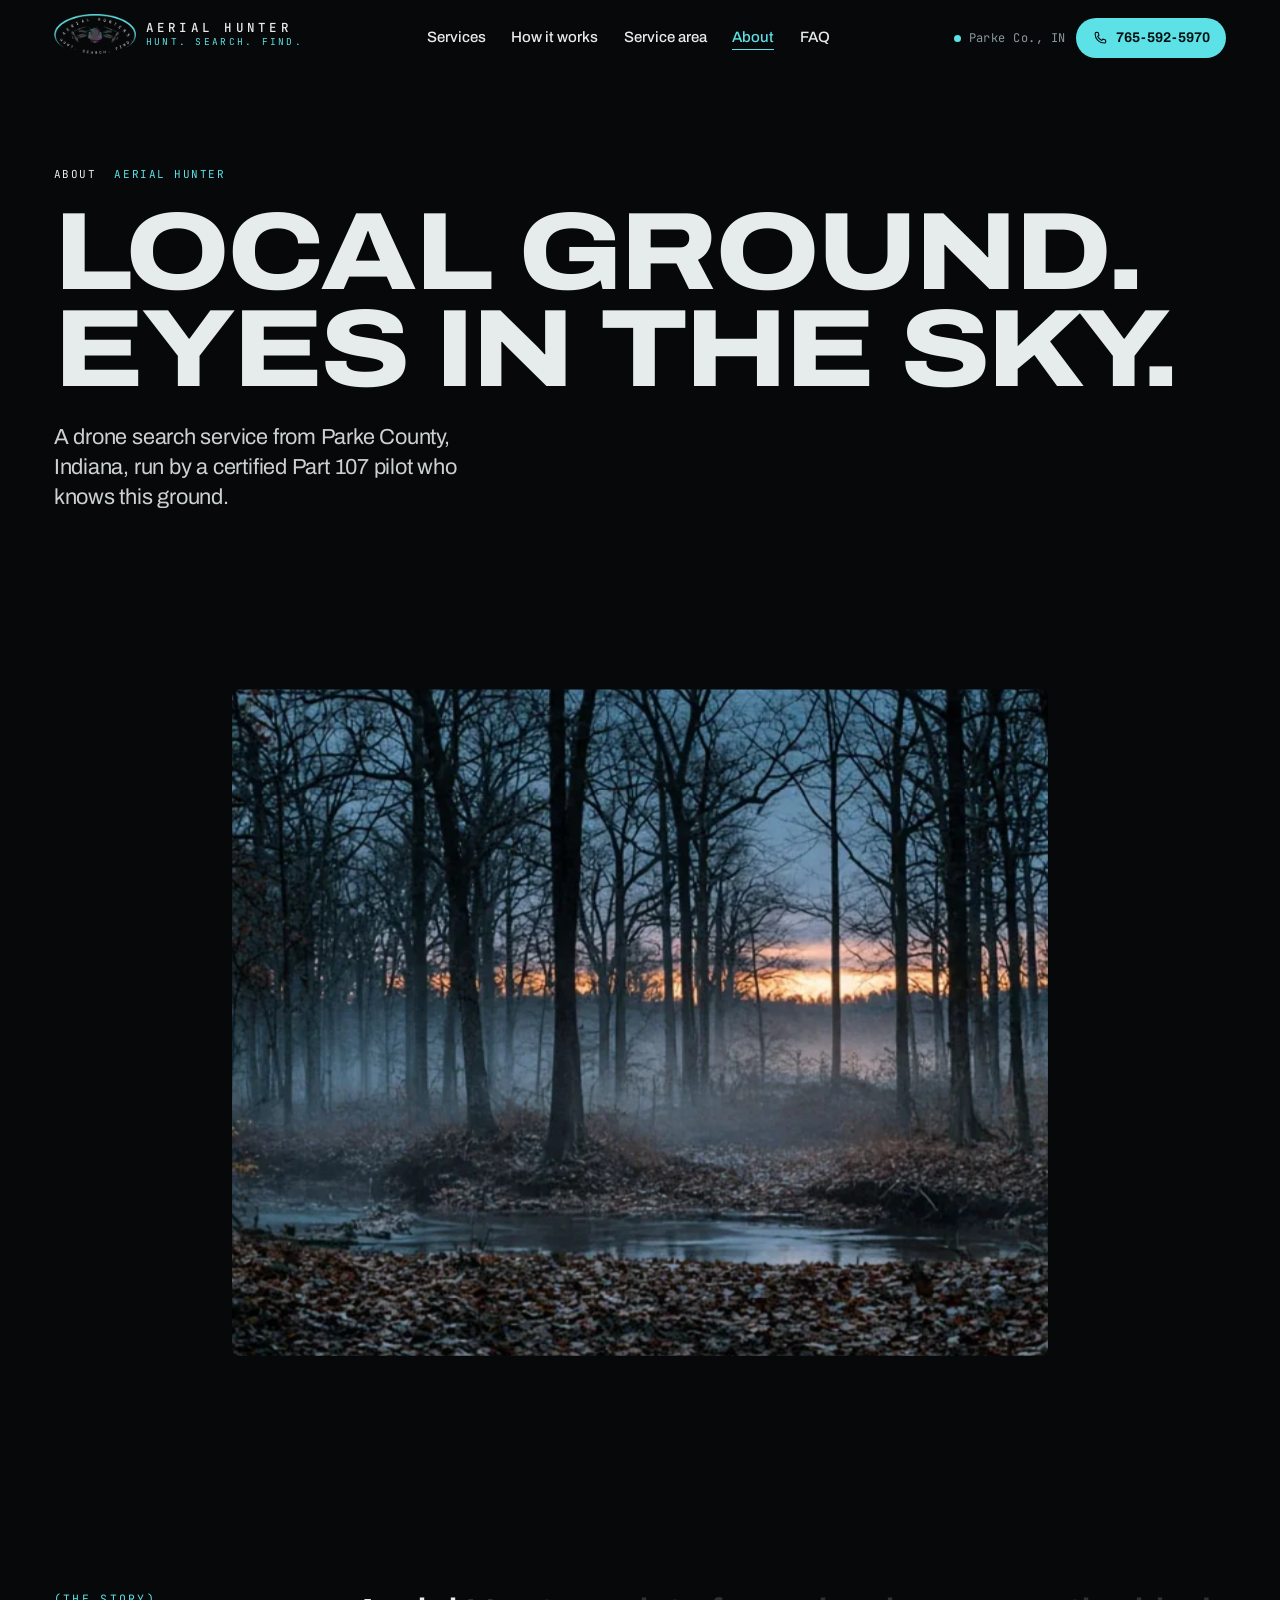
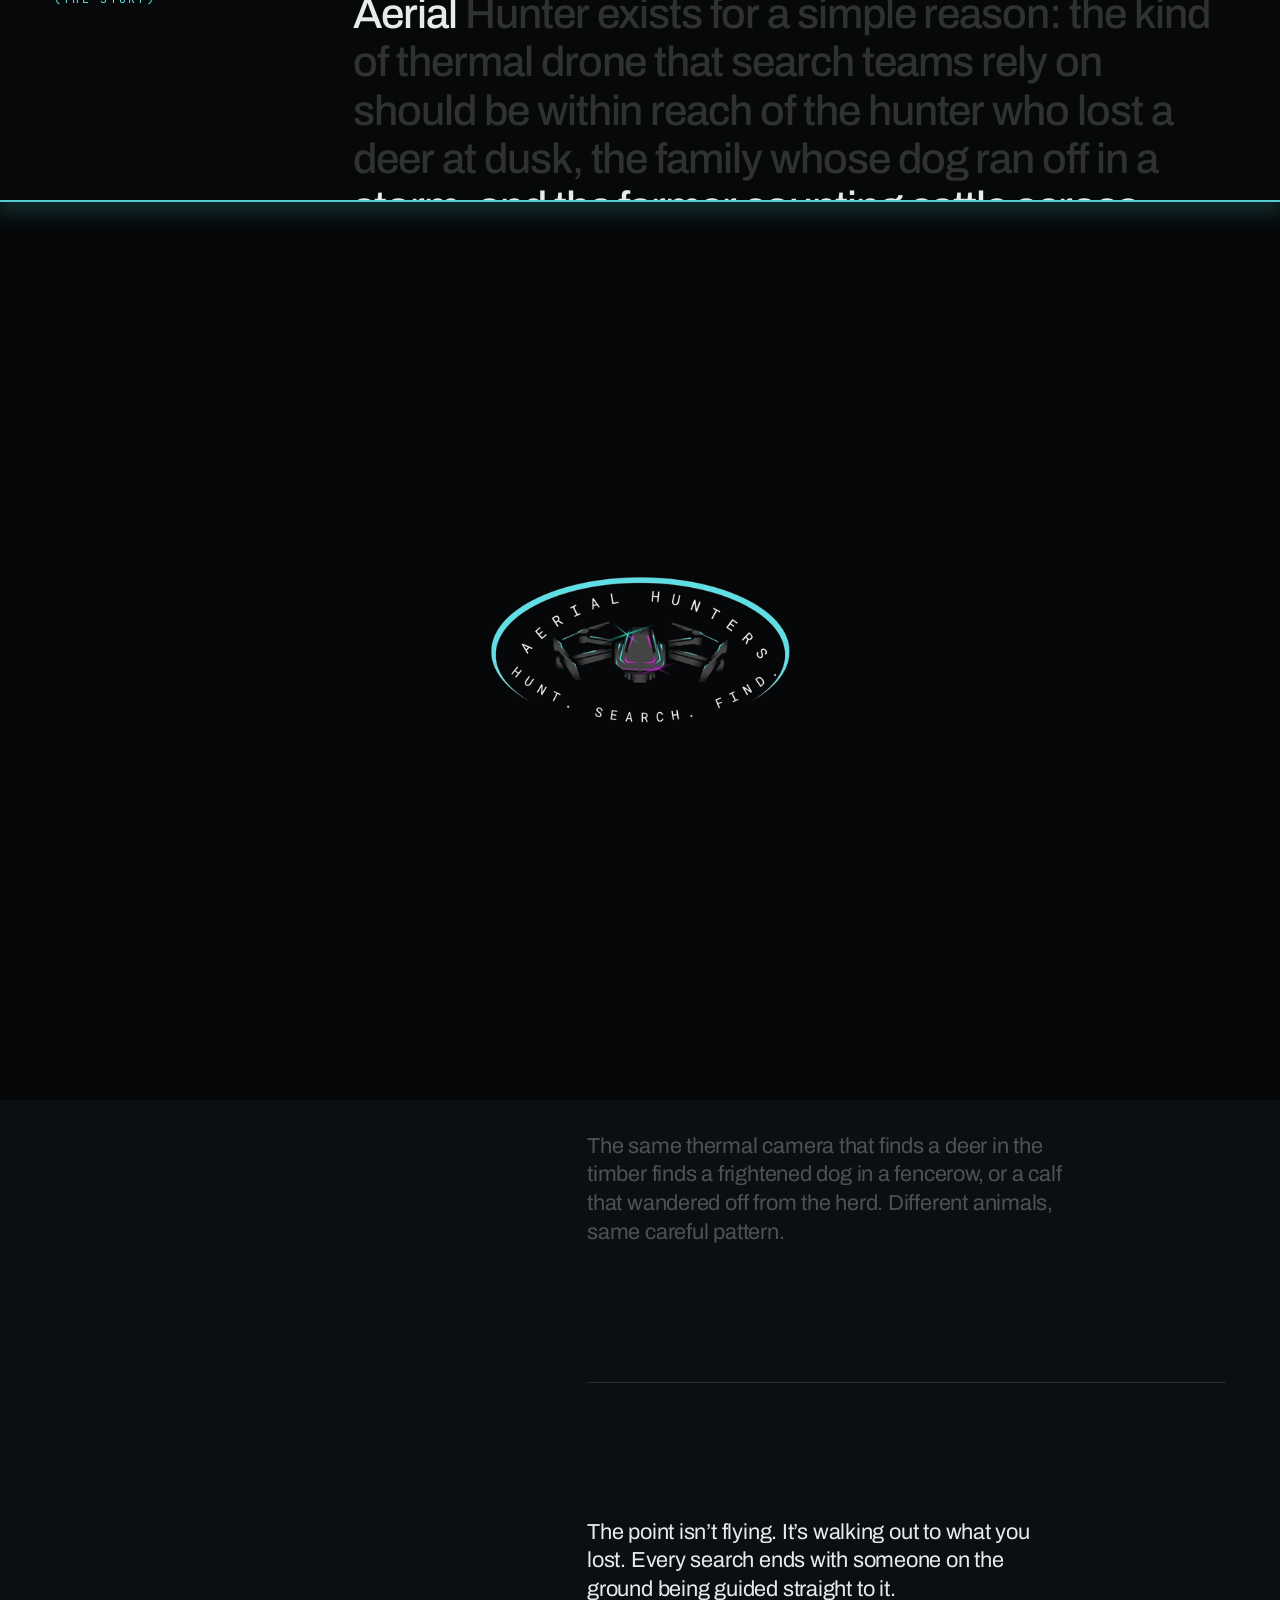
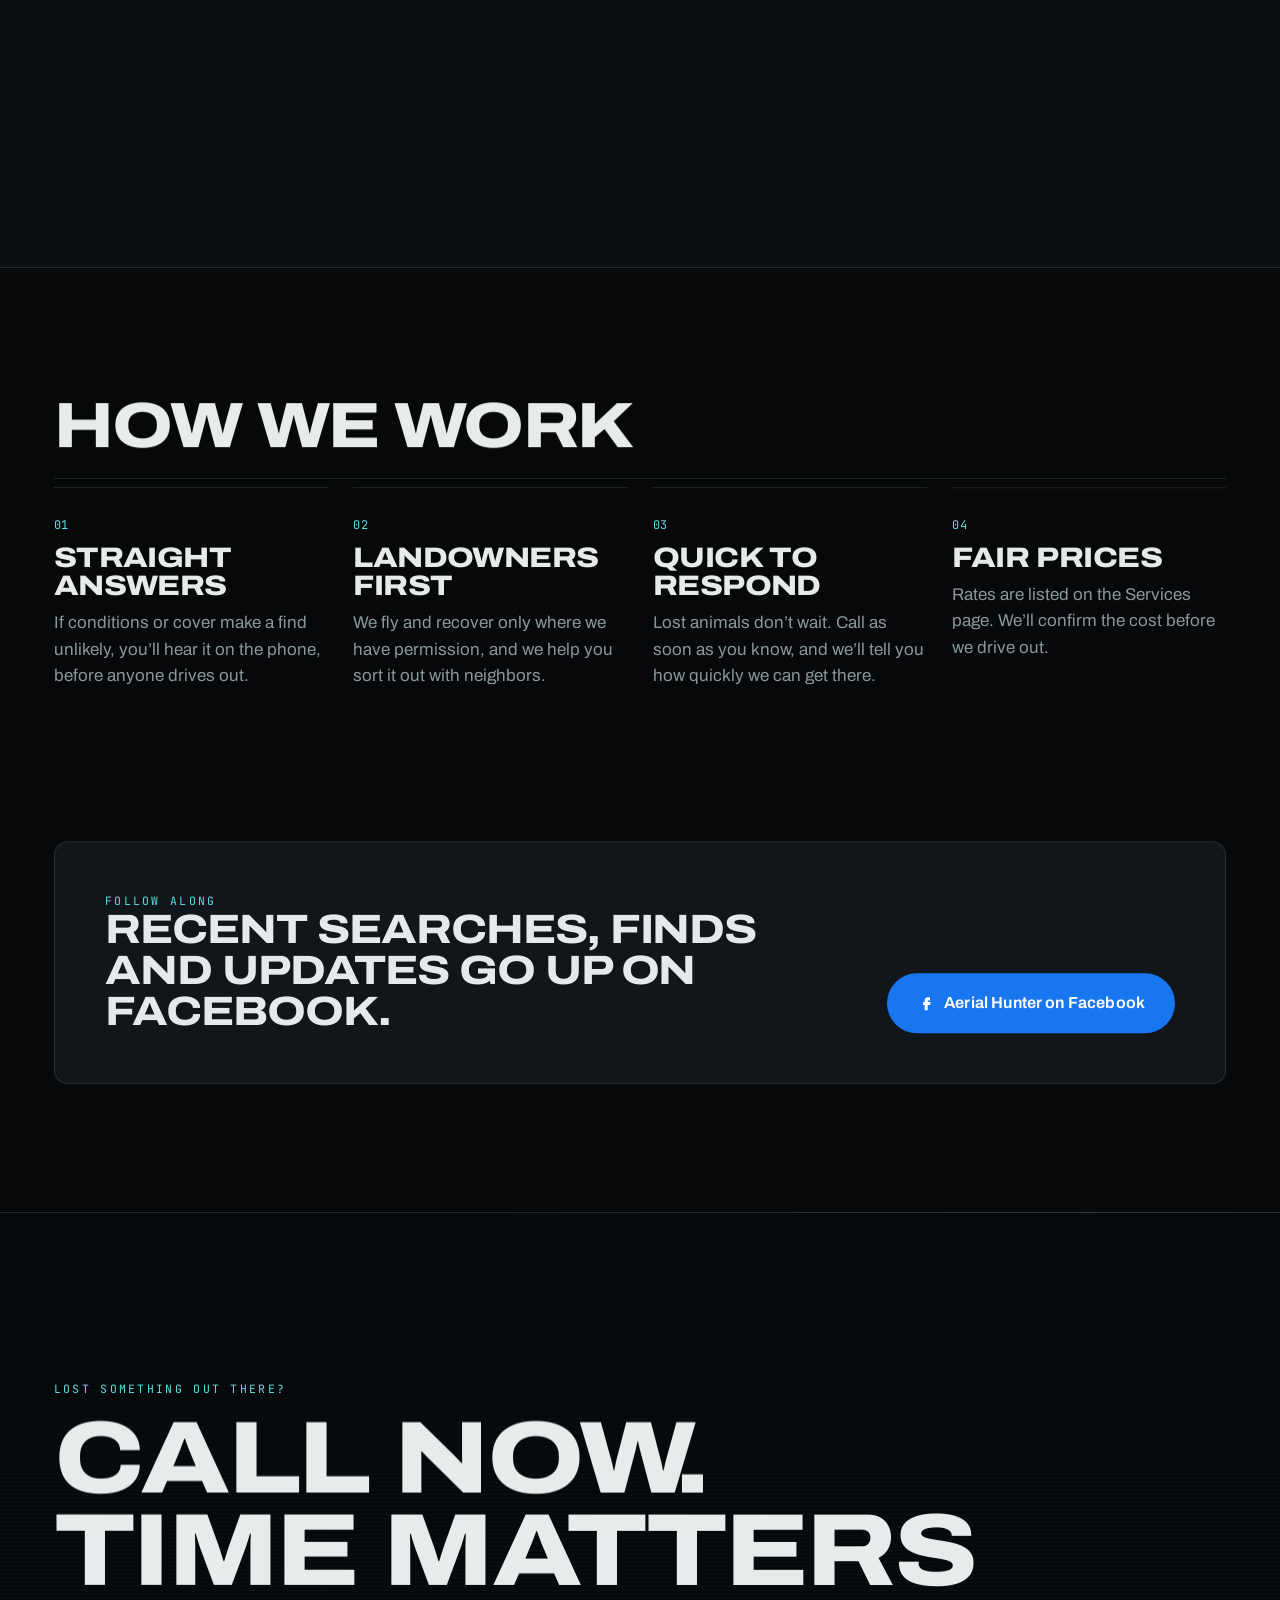
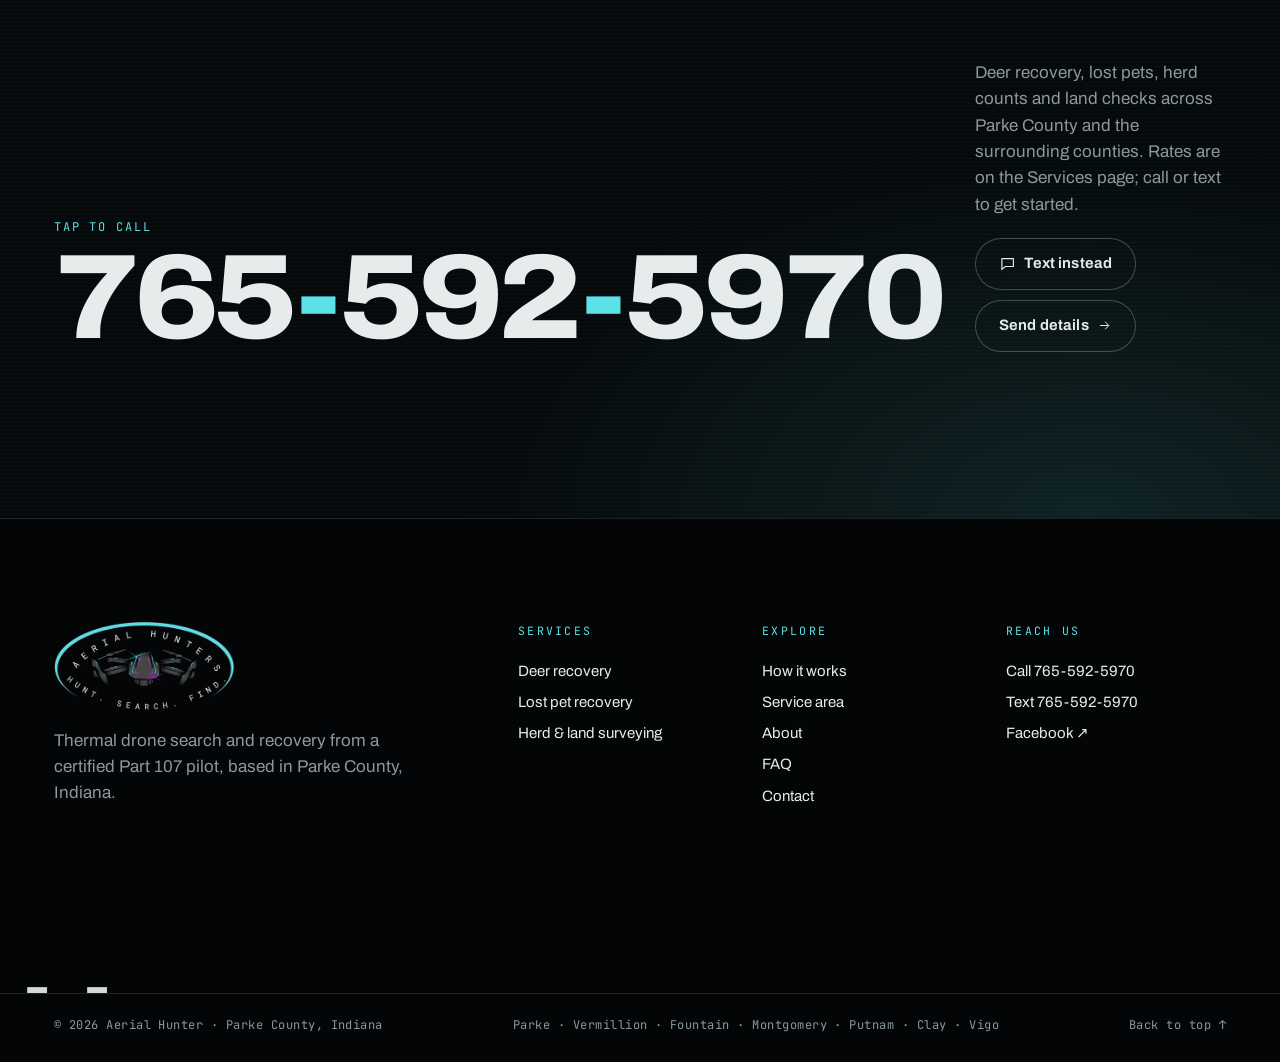
==== about/index.html @ ad0cc02c "Add a Recovered proof block with Brian’s deer photos Place two stripped, web-sized views of a recent" ====
<!doctype html>
<html lang="en" class="no-js">
<head>
<meta charset="utf-8">
<meta name="viewport" content="width=device-width, initial-scale=1, viewport-fit=cover">
<title>About · Aerial Hunter</title>
<meta name="description" content="Aerial Hunter is a thermal drone search service from Parke County, Indiana, run by a certified Part 107 pilot.">
<meta name="theme-color" content="#060809">
<meta property="og:title" content="About · Aerial Hunter">
<meta property="og:description" content="Aerial Hunter is a thermal drone search service from Parke County, Indiana, run by a certified Part 107 pilot.">
<meta property="og:image" content="https://justuseflint.github.io/aerial-hunter/assets/img/og.jpg">
<meta name="format-detection" content="telephone=no">
<link rel="icon" href="../assets/img/favicon.png" type="image/png">
<link rel="apple-touch-icon" href="../assets/img/logo-square.png">
<link rel="preconnect" href="https://fonts.googleapis.com"><link rel="preconnect" href="https://fonts.gstatic.com" crossorigin>
<link rel="stylesheet" href="https://fonts.googleapis.com/css2?family=Archivo:wdth,wght@62..125,300..900&family=JetBrains+Mono:wght@400;500&display=swap">
<link rel="stylesheet" href="../assets/css/site.css?v=465">
<script type="application/ld+json">{"@context":"https://schema.org","@type":"LocalBusiness","name":"Aerial Hunter","slogan":"Hunt. Search. Find.","telephone":"+1-765-592-5970","areaServed":["Parke County, IN","Vermillion County, IN","Fountain County, IN","Montgomery County, IN","Putnam County, IN","Clay County, IN","Vigo County, IN"],"sameAs":["https://www.facebook.com/people/Aerial-Hunter/61583336984487/"],"description":"Thermal drone deer recovery, lost pet recovery and herd and land surveying."}</script>
<script>(function(d,w){var h=d.documentElement;h.className=h.className.replace('no-js','js');var rm=w.matchMedia&&w.matchMedia('(prefers-reduced-motion: reduce)').matches;if(!rm){h.classList.add('motion');try{if(sessionStorage.getItem('ah-pt')==='1')h.classList.add('pt-in')}catch(e){}}else{h.classList.add('no-motion')}setTimeout(function(){if(!w.__ahReady){h.classList.remove('motion','pt-in');h.classList.add('no-motion')}},4000)})(document,window)</script>
</head>
<body class="p-about" id="top">
<div class="pt" aria-hidden="true"><div class="pt-in-wm"><img src="../assets/img/logo-sm.png" alt="" width="412" height="202"></div><span class="pt-scan"></span></div>
<a class="skip" href="#main">Skip to content</a>
<header class="hdr" data-hdr>
  <div class="hdr-in">
    <a class="hdr-logo" href="../" aria-label="Aerial Hunter home"><span class="logo "><img src="../assets/img/logo-sm.png" alt="" width="412" height="202"><span class="logo-t"><b>Aerial Hunter</b><i>Hunt. Search. Find.</i></span></span></a>
    <nav class="hdr-nav" aria-label="Primary"><a href="../services/" class="ul">Services</a><a href="../how-it-works/" class="ul">How it works</a><a href="../service-area/" class="ul">Service area</a><a href="../about/" aria-current="page" class="ul">About</a><a href="../faq/" class="ul">FAQ</a></nav>
    <div class="hdr-r">
      <span class="hdr-status mono"><i></i>Parke Co., IN</span>
      <a class="btn btn-sm hdr-cta" href="tel:+17655925970" data-magnetic><span><svg class="ico" viewBox="0 0 24 24" aria-hidden="true"><path d="M6.6 3.5l2.6.3 1.2 4-2 1.6a12 12 0 006.2 6.2l1.6-2 4 1.2.3 2.6c0 1-.9 2-2 2C10.8 19.4 4.6 13.2 4.6 5.5c0-1.1 1-2 2-2z" fill="none" stroke="currentColor" stroke-width="1.6" stroke-linejoin="round"/></svg>765-592-5970</span></a>
      <a class="hdr-callm" href="tel:+17655925970" aria-label="Call 765-592-5970"><svg class="ico" viewBox="0 0 24 24" aria-hidden="true"><path d="M6.6 3.5l2.6.3 1.2 4-2 1.6a12 12 0 006.2 6.2l1.6-2 4 1.2.3 2.6c0 1-.9 2-2 2C10.8 19.4 4.6 13.2 4.6 5.5c0-1.1 1-2 2-2z" fill="none" stroke="currentColor" stroke-width="1.6" stroke-linejoin="round"/></svg></a>
      <button class="menu-btn" type="button" aria-expanded="false" aria-controls="menu" data-menu-btn><span class="mb-t"><span>Menu</span><span>Close</span></span><span class="mb-i"><i></i><i></i></span></button>
    </div>
  </div>
</header>
<div class="menu" id="menu" data-menu aria-hidden="true">
  <nav class="menu-nav" aria-label="Mobile"><a href="../"><span class="mono">01</span><span class="mn-t">Home</span></a><a href="../services/"><span class="mono">02</span><span class="mn-t">Services</span></a><a href="../how-it-works/"><span class="mono">03</span><span class="mn-t">How it works</span></a><a href="../service-area/"><span class="mono">04</span><span class="mn-t">Service area</span></a><a href="../about/"><span class="mono">05</span><span class="mn-t">About</span></a><a href="../faq/"><span class="mono">06</span><span class="mn-t">FAQ</span></a><a href="../contact/"><span class="mono">07</span><span class="mn-t">Contact</span></a></nav>
  <div class="menu-foot">
    <a class="menu-call" href="tel:+17655925970"><svg class="ico" viewBox="0 0 24 24" aria-hidden="true"><path d="M6.6 3.5l2.6.3 1.2 4-2 1.6a12 12 0 006.2 6.2l1.6-2 4 1.2.3 2.6c0 1-.9 2-2 2C10.8 19.4 4.6 13.2 4.6 5.5c0-1.1 1-2 2-2z" fill="none" stroke="currentColor" stroke-width="1.6" stroke-linejoin="round"/></svg><span><span class="eyebrow">Call or text</span>765-592-5970</span></a>
    <a class="ul mono" href="https://www.facebook.com/people/Aerial-Hunter/61583336984487/" target="_blank" rel="noopener">Facebook ↗</a>
  </div>
</div>
<main id="main">

<section class="csh-type wrap">
  <p class="cs-eb mono" data-fade><span>About</span><span>Aerial Hunter</span></p>
  <h1 class="cs-title" data-split="hero">Local ground. Eyes in the sky.</h1>
  <div class="csh-row"><p class="lead" data-fade>A drone search service from Parke County, Indiana, run by a certified Part 107 pilot who knows this ground.</p></div>
</section>
<section class="csh-window" data-window aria-label="Pilot at dusk"><div class="cw-in"><img src="../assets/img/woods-dusk.webp" alt="Hardwood creek bottom at dusk with mist over the water" width="1280" height="720" loading="lazy" decoding="async"></div></section>

<section class="statement wrap grid">
  <p class="eyebrow st-eb" data-fade>(The story)</p>
  <div class="st-body">
    <p class="focus" data-focus>Aerial Hunter exists for a simple reason: the kind of thermal drone that search teams rely on should be within reach of the hunter who lost a deer at dusk, the family whose dog ran off in a storm, and the farmer counting cattle across back pasture. A certified pilot, the right drone, and neighbors who need a hand.</p>
  </div>
</section>

<section class="words" data-history aria-label="Hunt. Search. Find.">
  <div class="wrap hi-grid">
    <div class="hi-side">
      <img class="hi-logo" src="../assets/img/logo.png" alt="Aerial Hunters logo" width="824" height="403" loading="lazy">
      <p class="hi-year" data-hi-year aria-hidden="true">Hunt.</p>
    </div>
    <ol class="hi-list"><li data-year="Hunt."><span class="hi-y">Hunt.</span><p>It starts with hunters. Losing a deer you shot is the worst feeling in the woods, and doing right by the animal matters. Deer recovery is at the heart of what Aerial Hunter does.</p></li><li data-year="Search."><span class="hi-y">Search.</span><p>The same thermal camera that finds a deer in the timber finds a frightened dog in a fencerow, or a calf that wandered off from the herd. Different animals, same careful pattern.</p></li><li data-year="Find."><span class="hi-y">Find.</span><p>The point isn’t flying. It’s walking out to what you lost. Every search ends with someone on the ground being guided straight to it.</p></li></ol>
  </div>
</section>

<section class="principles wrap" aria-labelledby="pr-h">
  <div class="sec-head"><h2 id="pr-h" class="h-l" data-split>How we work</h2></div>
  <ol class="pr"><li data-reveal><span class="mono">01</span><h3>Straight answers</h3><p>If conditions or cover make a find unlikely, you’ll hear it on the phone, before anyone drives out.</p></li><li data-reveal><span class="mono">02</span><h3>Landowners first</h3><p>We fly and recover only where we have permission, and we help you sort it out with neighbors.</p></li><li data-reveal><span class="mono">03</span><h3>Quick to respond</h3><p>Lost animals don’t wait. Call as soon as you know, and we’ll tell you how quickly we can get there.</p></li><li data-reveal><span class="mono">04</span><h3>Fair prices</h3><p>Rates are listed on the Services page. We’ll confirm the cost before we drive out.</p></li></ol>
</section>

<section class="fbband wrap" aria-labelledby="fb-h">
  <div class="fbb-in" data-reveal>
    <div><p class="eyebrow">Follow along</p><h2 id="fb-h" class="h-m">Recent searches, finds and updates go up on Facebook.</h2></div>
    <a class="btn btn-lg" href="https://www.facebook.com/people/Aerial-Hunter/61583336984487/" target="_blank" rel="noopener" data-magnetic><span><svg class="ico" viewBox="0 0 24 24" aria-hidden="true"><path d="M14 8h3V4h-3c-2.2 0-4 1.8-4 4v2H8v4h2v7h4v-7h3l1-4h-4V8.5c0-.3.2-.5.5-.5z" fill="currentColor"/></svg>Aerial Hunter on Facebook</span></a>
  </div>
</section>
</main>
<section class="cta-band" aria-labelledby="cta-h">
  <div class="cta-scan" aria-hidden="true"></div>
  <div class="wrap cta-in">
    <p class="eyebrow">Lost something out there?</p>
    <h2 id="cta-h" class="h-xl cta-h" data-split>Call now. Time&nbsp;matters.</h2>
    <div class="cta-row">
      <a class="cta-phone" href="tel:+17655925970" data-cursor="Call"><span class="mono">Tap to call</span><span class="cta-num">765<i>-</i>592<i>-</i>5970</span></a>
      <div class="cta-side">
        <p>Deer recovery, lost pets, herd counts and land checks across Parke County and the surrounding counties. Rates are on the Services page; call or text to get started.</p>
        <div class="cta-btns"><a class="btn btn-ghost" href="sms:+17655925970"><span><svg class="ico" viewBox="0 0 24 24" aria-hidden="true"><path d="M4 5h16v11H9l-5 4z" fill="none" stroke="currentColor" stroke-width="1.6" stroke-linejoin="round"/></svg>Text instead</span></a><a class="btn btn-ghost" href="../contact/"><span>Send details <svg class="arr" viewBox="0 0 24 24" aria-hidden="true"><path d="M5 12h13M13 6l6 6-6 6" fill="none" stroke="currentColor" stroke-width="1.6"/></svg></span></a></div>
      </div>
    </div>
  </div>
</section>
<footer class="ftr">
  <div class="wrap">
    <div class="ftr-grid">
      <div class="ftr-col ftr-brand">
        <img src="../assets/img/logo-sm.png" alt="Aerial Hunters logo: Hunt. Search. Find." width="412" height="202" loading="lazy" class="ftr-logo">
        <p class="ftr-copy">Thermal drone search and recovery from a certified Part 107 pilot, based in Parke County, Indiana.</p>
      </div>
      <div class="ftr-col">
        <p class="eyebrow">Services</p>
        <ul class="ftr-links"><li><a class="ul" href="../services/deer-recovery/">Deer recovery</a></li><li><a class="ul" href="../services/lost-pet-recovery/">Lost pet recovery</a></li><li><a class="ul" href="../services/herd-land-surveying/">Herd & land surveying</a></li></ul>
      </div>
      <div class="ftr-col">
        <p class="eyebrow">Explore</p>
        <ul class="ftr-links"><li><a class="ul" href="../how-it-works/">How it works</a></li><li><a class="ul" href="../service-area/">Service area</a></li><li><a class="ul" href="../about/">About</a></li><li><a class="ul" href="../faq/">FAQ</a></li><li><a class="ul" href="../contact/">Contact</a></li></ul>
      </div>
      <div class="ftr-col">
        <p class="eyebrow">Reach us</p>
        <ul class="ftr-links">
          <li><a class="ul" href="tel:+17655925970">Call 765-592-5970</a></li>
          <li><a class="ul" href="sms:+17655925970">Text 765-592-5970</a></li>
          <li><a class="ul" href="https://www.facebook.com/people/Aerial-Hunter/61583336984487/" target="_blank" rel="noopener">Facebook ↗</a></li>
        </ul>
      </div>
    </div>
  </div>
  <div class="ftr-wm" data-wm aria-hidden="true"><span>H</span><span>U</span><span>N</span><span>T</span><span class="dot">.</span><span>S</span><span>E</span><span>A</span><span>R</span><span>C</span><span>H</span><span class="dot">.</span><span>F</span><span>I</span><span>N</span><span>D</span><span class="dot">.</span></div>
  <div class="wrap ftr-base mono">
    <span>© 2026 Aerial Hunter · Parke County, Indiana</span>
    <span>Parke · Vermillion · Fountain · Montgomery · Putnam · Clay · Vigo</span>
    <a href="#top" class="ul">Back to top ↑</a>
  </div>
</footer>
<nav class="callbar" aria-label="Quick contact">
  <a class="cb-call" href="tel:+17655925970"><svg class="ico" viewBox="0 0 24 24" aria-hidden="true"><path d="M6.6 3.5l2.6.3 1.2 4-2 1.6a12 12 0 006.2 6.2l1.6-2 4 1.2.3 2.6c0 1-.9 2-2 2C10.8 19.4 4.6 13.2 4.6 5.5c0-1.1 1-2 2-2z" fill="none" stroke="currentColor" stroke-width="1.6" stroke-linejoin="round"/></svg><span>Call 765-592-5970</span></a>
  <a class="cb-sms" href="sms:+17655925970" aria-label="Text 765-592-5970"><svg class="ico" viewBox="0 0 24 24" aria-hidden="true"><path d="M4 5h16v11H9l-5 4z" fill="none" stroke="currentColor" stroke-width="1.6" stroke-linejoin="round"/></svg><span>Text</span></a>
</nav>
<div class="cursor" aria-hidden="true"><i></i><i></i><i></i><i></i><span class="cursor-t"></span></div>
<script src="../assets/vendor/gsap.min.js" defer></script>
<script src="../assets/vendor/ScrollTrigger.min.js" defer></script>
<script src="../assets/vendor/lenis.min.js" defer></script>
<script src="../assets/js/site.js?v=465" defer></script>

</body>
</html>
---- assets/css/site.css ----
/* Aerial Hunter — site styles. Mobile-first, dark. */
:root{
  --bg:#060809; --bg2:#0B0F11; --panel:#11171A; --fg:#E6ECEC; --mute:#8B999C; --cy:#5CE1E6; --mg:#D03AC9; --warm:#F2A65A;
  --line:color-mix(in srgb,var(--fg) 12%,transparent);
  --soft:color-mix(in srgb,var(--fg) 5%,var(--bg));
  --pad:clamp(20px,4.2vw,64px); --gap:clamp(16px,2vw,28px);
  --sans:'Archivo',ui-sans-serif,system-ui,sans-serif;
  --mono:'JetBrains Mono',ui-monospace,monospace;
  --ease:cubic-bezier(.16,1,.3,1); --hdr:64px; --cb:0px;
}
*,*::before,*::after{box-sizing:border-box}
html{-webkit-text-size-adjust:100%;text-size-adjust:100%;background:var(--bg);color-scheme:dark}
html.lenis,html.lenis body{height:auto}
.lenis.lenis-smooth{scroll-behavior:auto!important}
body{margin:0;background:var(--bg);color:var(--fg);font:400 16px/1.55 var(--sans);-webkit-font-smoothing:antialiased;text-rendering:optimizeLegibility;overflow-x:clip;padding-bottom:var(--cb)}
img{display:block;max-width:100%;height:auto}
a{color:inherit;text-decoration:none}
button{font:inherit;color:inherit;background:none;border:0;padding:0;cursor:pointer}
h1,h2,h3,p,ul,ol,figure,blockquote,dl,dd,fieldset{margin:0}
fieldset{border:0;padding:0;min-width:0}
ul,ol{list-style:none;padding:0}
::selection{background:var(--cy);color:#041012}
:focus-visible{outline:2px solid var(--cy);outline-offset:3px}
.sr{position:absolute!important;width:1px;height:1px;overflow:hidden;clip:rect(0 0 0 0);white-space:nowrap}
.skip{position:fixed;left:12px;top:-60px;z-index:400;background:var(--cy);color:#041012;padding:10px 14px;border-radius:6px}
.skip:focus{top:12px}
.wrap{padding-inline:var(--pad);max-width:1760px;margin-inline:auto}
.mono{font-family:var(--mono);font-size:12px;letter-spacing:.04em;line-height:1.5}
.eyebrow{font-family:var(--mono);font-size:11.5px;letter-spacing:.2em;text-transform:uppercase;color:var(--cy)}
.mute{color:var(--mute)}
.lead{font-size:clamp(19px,1.7vw,25px);line-height:1.38;letter-spacing:-.01em;max-width:36ch;color:color-mix(in srgb,var(--fg) 88%,var(--bg))}
.h-xxl,.h-xl,.h-l,.h-m,.cs-title,.cs-h2,.cs-h3,.hero-h{font-family:var(--sans);font-stretch:118%;font-weight:800;text-transform:uppercase;letter-spacing:-.025em}
.h-xxl{font-size:clamp(42px,10.5vw,184px);line-height:.88}
.h-xl{font-size:clamp(40px,8vw,128px);line-height:.9}
.h-l{font-size:clamp(32px,5vw,78px);line-height:.94}
.h-m{font-size:clamp(26px,3.2vw,48px);line-height:1;font-weight:750}
.grid{display:grid;gap:var(--gap)}
@media(min-width:900px){.grid{grid-template-columns:repeat(12,minmax(0,1fr))}body{font-size:17px}:root{--hdr:76px}}
.ul{background:linear-gradient(currentColor,currentColor) 0 100%/0 1px no-repeat;transition:background-size .5s var(--ease)}
.ul:hover,.ul[aria-current]{background-size:100% 1px}
.ul[aria-current]{color:var(--cy)}
.arr{width:1em;height:1em;flex:none;transition:transform .5s var(--ease)}
.ico{width:1.15em;height:1.15em;flex:none}
a:hover>.arr,.link-arrow:hover .arr,a:hover .btn .arr,.btn:hover .arr{transform:translateX(4px)}
.link-arrow{display:inline-flex;align-items:center;gap:.5em;font-weight:500;border-bottom:1px solid var(--line);padding-bottom:4px;transition:border-color .3s,color .3s}
.link-arrow:hover{border-color:var(--cy);color:var(--cy)}
.btn{display:inline-flex;align-items:center;justify-content:center;gap:.5em;height:52px;padding:0 24px;border-radius:999px;background:var(--cy);color:#031012;font-weight:650;font-size:15px;position:relative;overflow:hidden;isolation:isolate;white-space:nowrap;letter-spacing:.01em}
.btn>span{display:inline-flex;align-items:center;gap:.55em}
.btn::before{content:"";position:absolute;inset:0;background:var(--fg);border-radius:inherit;transform:translateY(101%);transition:transform .55s var(--ease);z-index:-1}
.btn:hover::before{transform:none}
.btn-sm{height:40px;padding:0 16px;font-size:14px}
.btn-lg{height:60px;padding:0 30px;font-size:16px}
.btn-ghost{background:transparent;color:var(--fg);box-shadow:inset 0 0 0 1px color-mix(in srgb,var(--fg) 26%,transparent)}
.btn-ghost::before{background:var(--fg)}
.btn-ghost:hover{color:var(--bg)}
.btn-call{font-variant-numeric:tabular-nums}
.btn[disabled]{opacity:.35;pointer-events:none}
.chips{display:flex;gap:8px;overflow-x:auto;scrollbar-width:none;padding-bottom:4px;margin-inline:calc(var(--pad)*-1);padding-inline:var(--pad)}
.chips::-webkit-scrollbar{display:none}
@media(min-width:900px){.chips{flex-wrap:wrap;margin:0;padding-inline:0}}
.chip{flex:none;height:40px;padding:0 16px;border-radius:999px;box-shadow:inset 0 0 0 1px var(--line);font-size:14px;font-weight:500;transition:background .3s,color .3s,box-shadow .3s}
.chip sup{font-family:var(--mono);font-size:10px;opacity:.6;margin-left:3px}
.chip:hover{box-shadow:inset 0 0 0 1px var(--fg)}
.chip.on{background:var(--cy);color:#031012;box-shadow:none}

/* HUD corners (shared) */
.hc{position:absolute;width:22px;height:22px;border:0 solid var(--cy);pointer-events:none;z-index:3}
.hc-tl{left:12px;top:12px;border-left-width:1.5px;border-top-width:1.5px}
.hc-tr{right:12px;top:12px;border-right-width:1.5px;border-top-width:1.5px}
.hc-bl{left:12px;bottom:12px;border-left-width:1.5px;border-bottom-width:1.5px}
.hc-br{right:12px;bottom:12px;border-right-width:1.5px;border-bottom-width:1.5px}

/* Logo */
.logo{display:inline-flex;align-items:center;gap:10px}
.logo img{height:34px;width:auto}
.logo-t{display:grid;line-height:1.05;white-space:nowrap}
@media(max-width:420px){.logo-t i{display:none}.logo img{height:30px}}
.logo-t b{font-family:var(--mono);font-weight:500;font-size:12.5px;letter-spacing:.26em;text-transform:uppercase}
.logo-t i{font-style:normal;font-family:var(--mono);font-size:9.5px;letter-spacing:.24em;text-transform:uppercase;color:var(--cy);margin-top:3px}
@media(min-width:900px){.logo img{height:40px}}

/* Header */
.hdr{position:fixed;inset:0 0 auto;z-index:60;height:var(--hdr);transition:transform .6s var(--ease),background .4s,box-shadow .4s}
.hdr-in{height:100%;display:flex;align-items:center;justify-content:space-between;gap:20px;padding-inline:var(--pad);max-width:1760px;margin:auto}
.hdr.is-scrolled{background:color-mix(in srgb,var(--bg) 82%,transparent);backdrop-filter:blur(14px);-webkit-backdrop-filter:blur(14px);box-shadow:0 1px 0 var(--line)}
.hdr.is-hidden{transform:translateY(-101%)}
.hdr-nav{display:none}
.hdr-r{display:flex;align-items:center;gap:10px}
.hdr-status,.hdr-cta{display:none}
.hdr-status{align-items:center;gap:8px;color:var(--mute)}
.hdr-status i,.dot-live{width:7px;height:7px;border-radius:50%;background:var(--cy);box-shadow:0 0 0 0 rgba(92,225,230,.6);animation:pulse 2.4s infinite;display:inline-block}
@keyframes pulse{0%{box-shadow:0 0 0 0 rgba(92,225,230,.55)}70%,100%{box-shadow:0 0 0 9px rgba(92,225,230,0)}}
.hdr-callm{width:40px;height:40px;border-radius:50%;background:var(--cy);color:#031012;display:grid;place-items:center}
.hdr-callm .ico{width:18px;height:18px}
.menu-btn{display:flex;align-items:center;gap:12px;height:40px;padding:0 4px 0 14px;border-radius:999px;box-shadow:inset 0 0 0 1px var(--line);font-weight:550;font-size:14px}
.mb-t{display:grid;height:1.4em;overflow:hidden}
.mb-t span{grid-area:1/1;transition:transform .5s var(--ease)}
.mb-t span+span{transform:translateY(110%)}
.mb-i{width:32px;height:32px;border-radius:50%;background:var(--fg);display:grid;place-items:center;align-content:center;gap:4px}
.mb-i i{width:12px;height:1.5px;background:var(--bg);transition:transform .5s var(--ease)}
.menu-open .mb-t span:first-child{transform:translateY(-110%)}
.menu-open .mb-t span+span{transform:none}
.menu-open .mb-i i:first-child{transform:translateY(2.75px) rotate(45deg)}
.menu-open .mb-i i:last-child{transform:translateY(-2.75px) rotate(-45deg)}
@media(min-width:1100px){
  .hdr-nav{display:flex;gap:clamp(18px,2vw,32px);font-weight:500;font-size:15px}
  .hdr-status,.hdr-cta{display:inline-flex}
  .menu-btn,.hdr-callm{display:none}
}
.menu{position:fixed;inset:0;z-index:55;background:#0A1012;padding:calc(var(--hdr) + 20px) var(--pad) calc(28px + env(safe-area-inset-bottom));display:flex;flex-direction:column;justify-content:space-between;clip-path:inset(0 0 100% 0);transition:clip-path .8s var(--ease);visibility:hidden}
.menu::before{content:"";position:absolute;inset:0;background:repeating-linear-gradient(0deg,transparent 0 3px,rgba(92,225,230,.025) 3px 4px);pointer-events:none}
.menu-open .menu{clip-path:inset(0);visibility:visible}
.menu-open .hdr{background:transparent;box-shadow:none;backdrop-filter:none;transform:none}
.menu-nav a{display:flex;align-items:baseline;gap:14px;font-size:clamp(34px,9.6vw,64px);font-weight:800;font-stretch:118%;text-transform:uppercase;letter-spacing:-.03em;line-height:1.06;overflow:hidden}
.menu-nav a .mono{font-size:11px;color:var(--cy);letter-spacing:0}
.mn-t{display:inline-block;transform:translateY(105%);transition:transform .8s var(--ease)}
.menu-open .mn-t{transform:none}
.menu-nav a:nth-child(2) .mn-t{transition-delay:.04s}.menu-nav a:nth-child(3) .mn-t{transition-delay:.08s}.menu-nav a:nth-child(4) .mn-t{transition-delay:.12s}.menu-nav a:nth-child(5) .mn-t{transition-delay:.16s}.menu-nav a:nth-child(6) .mn-t{transition-delay:.2s}.menu-nav a:nth-child(7) .mn-t{transition-delay:.24s}
.menu-foot{display:grid;gap:18px;position:relative}
.menu-call{display:flex;align-items:center;gap:14px;padding:16px 18px;border-radius:14px;background:var(--cy);color:#031012;font-weight:750;font-size:24px;font-stretch:112%}
.menu-call .ico{width:28px;height:28px}
.menu-call .eyebrow{display:block;color:#031012;opacity:.7;font-size:10px}

/* Page transition curtain */
.pt{position:fixed;inset:0;z-index:300;background:#050708;display:grid;place-items:center;transform:translateY(100%);pointer-events:none;overflow:hidden}
.pt img{width:min(52vw,300px);height:auto}
.pt-scan{position:absolute;left:0;right:0;top:0;height:2px;background:var(--cy);box-shadow:0 0 24px 4px rgba(92,225,230,.5);opacity:.9;animation:ptscan 1.1s linear infinite}
@keyframes ptscan{from{transform:translateY(0)}to{transform:translateY(100vh)}}
.pt-in .pt{transform:none}

/* Hero (home) */
.hero{position:relative;min-height:100svh;display:flex;flex-direction:column;background:#04070A;overflow:hidden}
.hero-media{position:relative;height:58svh;min-height:340px;overflow:hidden;--sy:-30%;--lr:0px;--mx:-999px;--my:-999px;--mr:0px;--tx:50%;--ty:50%}
.hero-media img{position:absolute;inset:0;width:100%;height:100%;object-fit:cover;object-position:88% 50%}
@media(min-width:900px){.hero-media img{object-position:50% 50%}}
.hm-ir{-webkit-mask-image:linear-gradient(180deg,transparent calc(var(--sy) - 26%),#000 calc(var(--sy) - 1%),#000 var(--sy),transparent calc(var(--sy) + .6%)),radial-gradient(circle at var(--tx) var(--ty),#000 calc(var(--lr) - 14px),transparent var(--lr)),radial-gradient(circle at var(--mx) var(--my),#000 calc(var(--mr) * .55),transparent var(--mr));mask-image:linear-gradient(180deg,transparent calc(var(--sy) - 26%),#000 calc(var(--sy) - 1%),#000 var(--sy),transparent calc(var(--sy) + .6%)),radial-gradient(circle at var(--tx) var(--ty),#000 calc(var(--lr) - 14px),transparent var(--lr)),radial-gradient(circle at var(--mx) var(--my),#000 calc(var(--mr) * .55),transparent var(--mr));filter:sepia(.25) hue-rotate(140deg) saturate(1.4) brightness(1.05)}
.no-motion .hm-ir{-webkit-mask-image:none;mask-image:none}
.hm-line{position:absolute;left:0;right:0;top:var(--sy);height:1.5px;background:var(--cy);box-shadow:0 0 18px 3px rgba(92,225,230,.55);z-index:2;opacity:.9}
.no-motion .hm-line{display:none}
.hero-media::after{content:"";position:absolute;inset:0;z-index:2;background:linear-gradient(180deg,rgba(4,7,10,.55),transparent 28%,transparent 60%,#04070A 100%);pointer-events:none}
.hud{position:absolute;inset:calc(var(--hdr) + 4px) 0 0;z-index:3;pointer-events:none}
.hero .hud .hc{opacity:.7}
.hud-x{position:absolute;left:50%;top:50%;width:26px;height:26px;margin:-13px 0 0 -13px;opacity:.35;background:linear-gradient(var(--cy),var(--cy)) 50% 0/1px 8px no-repeat,linear-gradient(var(--cy),var(--cy)) 50% 100%/1px 8px no-repeat,linear-gradient(var(--cy),var(--cy)) 0 50%/8px 1px no-repeat,linear-gradient(var(--cy),var(--cy)) 100% 50%/8px 1px no-repeat}
.hud-tl,.hud-tr{position:absolute;top:18px;display:grid;gap:2px;font-size:10.5px;color:color-mix(in srgb,var(--fg) 80%,transparent)}
.hud-tl{left:44px}.hud-tr{right:44px;text-align:right}
.rec{display:inline-block;width:6px;height:6px;border-radius:50%;background:var(--mg);margin-right:7px;vertical-align:1px;animation:blink 1.6s steps(2) infinite}
@keyframes blink{50%{opacity:.2}}
.hud-lock{position:absolute;left:var(--tx);top:var(--ty);width:0;height:0;opacity:0;transition:opacity .4s}
.hud-lock.on{opacity:1}
.lk-box{position:absolute;left:calc(-105px * var(--ls,1));top:calc(-62px * var(--ls,1));width:calc(210px * var(--ls,1));height:calc(124px * var(--ls,1));background:linear-gradient(var(--cy),var(--cy)) 0 0/14px 1.5px,linear-gradient(var(--cy),var(--cy)) 0 0/1.5px 14px,linear-gradient(var(--cy),var(--cy)) 100% 0/14px 1.5px,linear-gradient(var(--cy),var(--cy)) 100% 0/1.5px 14px,linear-gradient(var(--cy),var(--cy)) 0 100%/14px 1.5px,linear-gradient(var(--cy),var(--cy)) 0 100%/1.5px 14px,linear-gradient(var(--cy),var(--cy)) 100% 100%/14px 1.5px,linear-gradient(var(--cy),var(--cy)) 100% 100%/1.5px 14px;background-repeat:no-repeat}
.hud-lock.on .lk-box{animation:lock .7s var(--ease)}
@keyframes lock{from{transform:scale(1.8);opacity:0}to{transform:none;opacity:1}}
.lk-t{position:absolute;left:calc(115px * var(--ls,1));top:calc(-62px * var(--ls,1));white-space:nowrap;font-size:10px;color:var(--cy);background:rgba(4,7,10,.6);padding:2px 6px}
.hero-in{position:relative;z-index:4;flex:1;display:flex;flex-direction:column;justify-content:flex-end;gap:22px;padding-bottom:calc(28px + var(--cb));margin-top:-12svh;width:100%}
.hero-eb{display:flex;align-items:center;gap:10px;color:var(--mute);text-transform:uppercase;letter-spacing:.14em;font-size:11px}
.hero-h{font-size:clamp(46px,12.4vw,172px);line-height:.86;font-stretch:125%;letter-spacing:-.035em}
.hero-h em{font-style:normal;color:var(--cy)}
.hero-foot{display:grid;gap:22px}
.hero-ctas{display:flex;flex-wrap:wrap;gap:10px}
.hero-ctas .btn{flex:1 1 auto}
.hero-hint{display:none;color:var(--mute);position:absolute;right:var(--pad);bottom:28px}
@media(min-width:900px){
  .hero-media{position:absolute;inset:0;height:auto}
  .hero-media::after{background:linear-gradient(180deg,rgba(4,7,10,.5),transparent 25%,transparent 45%,rgba(4,7,10,.9) 88%),linear-gradient(90deg,rgba(4,7,10,.6),transparent 50%)}
  .hero-in{margin-top:0;padding-bottom:44px;padding-top:calc(var(--hdr) + 40px)}
  .hero-foot{grid-template-columns:1fr auto;align-items:end}
  .hero-ctas .btn{flex:none}
  .hud{inset:calc(var(--hdr) + 10px) 10px 10px}
  .hud-tl,.hud-tr{font-size:11.5px}
}
@media(hover:hover) and (pointer:fine) and (min-width:900px){.hero-hint{display:block}.hero-in{padding-bottom:64px}}

/* Marquee */
.marquee{overflow:hidden;padding-block:clamp(16px,2vw,24px);border-block:1px solid var(--line);background:var(--bg)}
.mq-track{display:flex;width:max-content;will-change:transform}
.lg{display:inline-flex;align-items:center;gap:clamp(22px,3vw,48px);padding-right:clamp(22px,3vw,48px);white-space:nowrap;font-size:clamp(20px,2.6vw,40px);font-weight:750;font-stretch:118%;text-transform:uppercase;letter-spacing:-.01em;line-height:1}
.lg i{font-style:normal;color:var(--cy);font-size:.5em;font-weight:400}
.lg:nth-child(even){-webkit-text-stroke:1px color-mix(in srgb,var(--fg) 55%,transparent);color:transparent}

/* Statement / focus text */
.statement{padding-block:clamp(80px,12vw,180px)}
.st-eb{grid-column:1/-1}
.st-body{grid-column:1/-1;display:grid;gap:32px;justify-items:start}
@media(min-width:900px){.st-eb{grid-column:1/4}.st-body{grid-column:4/-1}}
.focus{font-size:clamp(25px,3.3vw,50px);line-height:1.14;letter-spacing:-.025em;font-weight:500;text-wrap:pretty}
.focus-s{font-size:clamp(22px,2.4vw,36px)}
.focus .w{opacity:.18}

/* Section heads */
.sec-head{display:flex;flex-wrap:wrap;align-items:flex-end;gap:12px 24px;padding-bottom:22px;border-bottom:1px solid var(--line);margin-bottom:8px}
.sec-head>:first-child{margin-right:auto}
.sec-meta{color:var(--mute)}

/* Compare (pinned eye vs thermal) */
.cmp{position:relative;background:#04070A}
.cmp-pin{position:relative;height:100svh;overflow:hidden;display:flex;flex-direction:column}
.cmp-stage{position:relative;flex:1;overflow:hidden;--p:100%}
.cmp-stage img{position:absolute;inset:0;width:100%;height:100%;object-fit:cover}
.cmp-b{position:absolute;inset:0;clip-path:inset(0 0 0 var(--p))}
.cmp-b img{filter:sepia(.2) hue-rotate(140deg) saturate(1.3)}
.cmp-edge{position:absolute;top:0;bottom:0;left:clamp(0px,var(--p),calc(100% - 1.5px));width:1.5px;background:var(--cy);box-shadow:0 0 16px 2px rgba(92,225,230,.5);z-index:3;pointer-events:none}
.cmp-tag{position:absolute;top:calc(var(--hdr) + 14px);z-index:3;padding:4px 10px;border-radius:999px;background:rgba(4,7,10,.65);text-transform:uppercase;font-size:10.5px;letter-spacing:.14em}
.cmp-tag-a{left:var(--pad)}.cmp-tag-b{right:var(--pad);color:var(--cy)}
.cmp-ret{position:absolute;left:var(--tx,50%);top:var(--ty,50%);width:110px;height:84px;margin:-42px 0 0 -55px;opacity:0;transition:opacity .4s;z-index:2}
.cmp-ret .hc{width:14px;height:14px}
.cmp-ret .hc-tl,.cmp-ret .hc-bl{left:0}.cmp-ret .hc-tr,.cmp-ret .hc-br{right:0}.cmp-ret .hc-tl,.cmp-ret .hc-tr{top:0}.cmp-ret .hc-bl,.cmp-ret .hc-br{bottom:0}
.cmp.found .cmp-ret{opacity:1}
.cmp-copy{position:relative;z-index:3;padding-block:28px 34px;display:grid;gap:14px;background:linear-gradient(0deg,#04070A 60%,transparent)}
.cmp-p{color:var(--mute);max-width:46ch}
@media(min-width:900px){.cmp-copy{position:absolute;left:0;right:0;bottom:0;grid-template-columns:5fr 4fr;align-items:end;column-gap:var(--gap);padding-bottom:48px;background:linear-gradient(0deg,rgba(4,7,10,.92),transparent)}.cmp-copy .eyebrow{grid-column:1/-1}.cmp-p{justify-self:end}}
.no-motion .cmp-pin{height:auto}.no-motion .cmp-stage{aspect-ratio:16/10;flex:none}

/* Stacking service cards */
.svc-stack{padding-block:clamp(72px,10vw,150px)}
.stack{display:grid;gap:14px;margin-top:20px}
.stack-card{position:sticky;border-radius:14px;overflow:hidden;transform-origin:50% 0;will-change:transform;background:var(--panel);box-shadow:inset 0 0 0 1px var(--line)}
.sc-in{display:grid;min-height:min(80svh,640px)}
.sc-txt{display:grid;gap:16px;padding:clamp(22px,3.6vw,52px);align-content:space-between}
.sc-n{color:var(--cy);text-transform:uppercase;letter-spacing:.12em;font-size:11px}
.sc-h{font-size:clamp(34px,5.6vw,92px);font-weight:800;font-stretch:118%;text-transform:uppercase;letter-spacing:-.03em;line-height:.9}
.sc-l{font-size:clamp(17px,1.5vw,22px);line-height:1.38;max-width:34ch;color:color-mix(in srgb,var(--fg) 82%,var(--bg))}
.sc-go{display:inline-flex;align-items:center;gap:.6em;color:var(--cy);text-transform:uppercase;letter-spacing:.12em;font-size:11px}
.sc-m{position:relative;min-height:220px;overflow:hidden}
.sc-m img{position:absolute;inset:0;width:100%;height:100%;object-fit:cover;transition:transform 1.4s var(--ease)}
.sc-in:hover .sc-m img{transform:scale(1.04)}
.sc-1{background:#0E1416}.sc-2{background:#101512}
@media(min-width:900px){.sc-in{grid-template-columns:5fr 6fr}.sc-m{min-height:0;margin:14px;border-radius:8px}}

/* Facts */
.facts{background:var(--bg2);padding-block:clamp(72px,10vw,150px);border-block:1px solid var(--line)}
.num-head{display:flex;justify-content:space-between;gap:16px;flex-wrap:wrap;margin-bottom:clamp(32px,6vw,72px)}
.num-note{color:var(--mute);font-size:15px;max-width:40ch}
.num-grid{display:grid;grid-template-columns:1fr 1fr;gap:36px 18px}
@media(min-width:900px){.num-grid{grid-template-columns:repeat(4,1fr)}}
.num{display:grid;gap:10px;align-content:start;border-top:1px solid var(--line);padding-top:16px}
.num-v{font-size:clamp(40px,5.6vw,96px);white-space:nowrap;font-weight:800;font-stretch:112%;letter-spacing:-.04em;line-height:.9;font-variant-numeric:tabular-nums;color:var(--fg)}
.num-v small{font-size:.42em;color:var(--cy);margin-inline:.08em;letter-spacing:0}
.num-l{color:var(--mute);font-size:14px;max-width:24ch}

/* Gear teaser */
.gear-t{padding-block:clamp(80px,12vw,170px);align-items:center}
.gt-txt{grid-column:1/-1;display:grid;gap:22px;justify-items:start}
.gt-p{max-width:46ch;color:color-mix(in srgb,var(--fg) 82%,var(--bg))}
.spec-mini{display:grid;grid-template-columns:1fr 1fr;width:100%;max-width:520px;border-top:1px solid var(--line)}
.spec-mini li{display:grid;gap:2px;padding:12px 0;border-bottom:1px solid var(--line)}
.spec-mini span{color:var(--mute);text-transform:uppercase;font-size:10.5px;letter-spacing:.12em}
.spec-mini b{font-weight:500;font-size:14px}
.gt-fig{grid-column:1/-1;position:relative;border-radius:10px;overflow:hidden;aspect-ratio:3/4;max-height:88svh}
.gt-fig img{width:100%;height:100%;object-fit:cover}
.gt-fig figcaption,.fg-a figcaption{position:absolute;left:14px;bottom:12px;right:14px;color:#fff;text-shadow:0 1px 8px rgba(0,0,0,.6)}
@media(min-width:900px){.gt-txt{grid-column:1/6}.gt-fig{grid-column:7/-1}}

/* Area teaser */
.area-t{padding-block:clamp(72px,10vw,150px);background:var(--bg2);border-block:1px solid var(--line)}
.at-txt{grid-column:1/-1;display:grid;gap:24px;justify-items:start;align-content:center}
.at-list{display:flex;flex-wrap:wrap;gap:8px}
.at-list li{padding:7px 14px;border-radius:999px;box-shadow:inset 0 0 0 1px var(--line);font-size:14px}
.at-list li.is-home{background:var(--cy);color:#031012;box-shadow:none;font-weight:600}
.at-map{grid-column:1/-1}
@media(min-width:900px){.at-txt{grid-column:1/6}.at-map{grid-column:7/-1}}
.map-mini{display:block}

/* Map */
.map{width:100%;height:auto;display:block;overflow:visible}
.m-grat path{stroke:color-mix(in srgb,var(--fg) 6%,transparent);stroke-width:1;fill:none;vector-effect:non-scaling-stroke}
.cty-p{fill:color-mix(in srgb,var(--fg) 3%,transparent);stroke:color-mix(in srgb,var(--fg) 40%,transparent);stroke-width:1.2;stroke-linejoin:round;vector-effect:non-scaling-stroke;transition:fill .35s,stroke .35s}
.is-home .cty-p{fill:rgba(92,225,230,.13);stroke:var(--cy);stroke-width:2}
.cty-l{font-family:var(--mono);font-size:11px;letter-spacing:.18em;fill:color-mix(in srgb,var(--fg) 55%,transparent);text-anchor:middle;pointer-events:none}
.is-home .cty-l{fill:var(--cy);font-size:13px}
.map:not(.map-s) .cty{cursor:pointer;outline:none}
.map:not(.map-s) .cty:hover .cty-p,.map .cty.sel .cty-p{fill:rgba(92,225,230,.2);stroke:var(--cy)}
.map .cty:focus-visible .cty-p{stroke:var(--fg);stroke-width:2.5}
.riv{fill:none;stroke:var(--cy);stroke-width:2.2;opacity:.65;stroke-linecap:round;stroke-linejoin:round}
.crk{fill:none;stroke:var(--cy);stroke-width:1;opacity:.35;stroke-dasharray:3 3}
.rr{fill:none;stroke:var(--cy);stroke-width:1;opacity:0;transform-box:fill-box;transform-origin:center;animation:radar 4.5s var(--ease) infinite}
.rr2{animation-delay:1.5s}.rr3{animation-delay:3s}
@keyframes radar{0%{transform:scale(.2);opacity:.7}100%{transform:scale(4.2);opacity:0}}
.twn circle{fill:var(--fg)}
.twn-b circle{fill:var(--cy);stroke:rgba(92,225,230,.35);stroke-width:6}
.twn text{font-family:var(--mono);font-size:10px;fill:color-mix(in srgb,var(--fg) 70%,transparent)}
.twn-b text{fill:var(--fg);font-size:12px;font-weight:500}
.map-s .twn:not(.twn-b) text{display:none}
.m-legend text{font-size:9.5px;fill:var(--mute);letter-spacing:.14em}
.area{padding-bottom:clamp(72px,10vw,140px)}
.map-wrap{display:grid;gap:28px}
.map-fig{border-radius:12px;background:var(--bg2);box-shadow:inset 0 0 0 1px var(--line);padding:clamp(12px,2.4vw,32px)}
.map-side{display:grid;gap:24px;align-content:start}
.map-info{padding:22px;border-radius:12px;background:var(--panel);display:grid;gap:8px;min-height:190px;align-content:start}
.mi-h{font-size:clamp(28px,3vw,44px);font-weight:800;font-stretch:118%;text-transform:uppercase;letter-spacing:-.02em;line-height:1}
.mi-s{color:var(--mute)}
.mi-p{color:color-mix(in srgb,var(--fg) 82%,var(--bg));max-width:44ch}
.cty-list{border-top:1px solid var(--line)}
.cty-b{width:100%;display:grid;grid-template-columns:36px 1fr auto;gap:10px;align-items:center;padding:14px 4px;border-bottom:1px solid var(--line);text-align:left;font-size:18px;font-weight:600;transition:background .3s,padding .4s var(--ease),color .3s}
.cty-b .mono{color:var(--mute)}
.cty-b:hover,.cty-b.on{background:var(--soft);padding-left:12px}
.cty-b.on{color:var(--cy)}
@media(min-width:1000px){.map-wrap{grid-template-columns:7fr 4fr;align-items:start}.map-side{position:sticky;top:calc(var(--hdr) + 24px)}}

/* Field */
.field{padding-block:clamp(72px,10vw,150px)}
.field-grid{display:grid;gap:clamp(28px,4vw,64px);margin-top:28px}
.fg-a{position:relative;border-radius:10px;overflow:hidden;aspect-ratio:1}
.fg-a img{width:100%;height:100%;object-fit:cover}
.fg-b{display:grid;gap:32px;align-content:center}
.fb-card{display:grid;grid-template-columns:64px 1fr auto;gap:16px;align-items:center;padding:14px;border-radius:14px;background:var(--panel);box-shadow:inset 0 0 0 1px var(--line);transition:box-shadow .3s,transform .5s var(--ease)}
.fb-card:hover{box-shadow:inset 0 0 0 1px var(--cy);transform:translateY(-3px)}
.fb-card img{width:64px;height:64px;border-radius:50%}
.fb-card b{display:block;font-size:18px}
.fb-card .mono{color:var(--mute)}
.fb-i{width:40px;height:40px;border-radius:50%;background:#1877F2;color:#fff;display:grid;place-items:center}
@media(min-width:900px){.field-grid{grid-template-columns:5fr 6fr}}

/* CTA band + footer */
.cta-band{position:relative;padding-block:clamp(80px,13vw,190px);border-top:1px solid var(--line);overflow:hidden;background:radial-gradient(ellipse 70% 60% at 85% 100%,rgba(92,225,230,.12),transparent 70%),var(--bg)}
.cta-scan{position:absolute;inset:0;background:repeating-linear-gradient(0deg,transparent 0 3px,rgba(92,225,230,.03) 3px 4px);pointer-events:none}
.cta-in{position:relative}
.cta-h{margin-block:14px clamp(36px,5vw,64px);max-width:12ch}
.cta-row{display:grid;gap:32px;align-items:end}
.cta-phone{display:grid;gap:8px;justify-items:start}
.cta-phone .mono{color:var(--cy);text-transform:uppercase;letter-spacing:.16em}
.cta-num{font-size:clamp(44px,9.4vw,150px);font-weight:800;font-stretch:112%;letter-spacing:-.035em;line-height:.9;font-variant-numeric:tabular-nums;transition:color .3s;white-space:nowrap}
.cta-num i{font-style:normal;color:var(--cy);margin-inline:.02em}
.cta-phone:hover .cta-num{color:var(--cy)}.cta-phone:hover .cta-num i{color:var(--fg)}
.cta-side{display:grid;gap:20px;max-width:440px;color:var(--mute)}
.cta-btns{display:flex;flex-wrap:wrap;gap:10px}
@media(min-width:1100px){.cta-row{grid-template-columns:1fr auto}}
.ftr{background:#030506;padding-top:clamp(56px,8vw,110px);overflow:hidden;border-top:1px solid var(--line)}
.ftr-grid{display:grid;gap:40px 24px;grid-template-columns:1fr 1fr}
.ftr-brand{grid-column:1/-1}
@media(min-width:900px){.ftr-grid{grid-template-columns:2fr 1fr 1fr 1fr}.ftr-brand{grid-column:auto;max-width:380px}}
.ftr-logo{width:180px;margin-bottom:18px}
.ftr-col .eyebrow{margin-bottom:16px}
.ftr-copy{color:var(--mute);max-width:36ch}
.ftr-links li{padding:4px 0;font-size:15px}
.ftr-wm{display:flex;justify-content:center;font-weight:800;font-stretch:125%;letter-spacing:-.04em;line-height:.78;font-size:clamp(28px,7.6vw,150px);margin-top:clamp(48px,8vw,100px);overflow:hidden;padding-top:.06em;user-select:none;color:color-mix(in srgb,var(--fg) 92%,transparent);white-space:nowrap}
.ftr-wm span{display:inline-block}
.ftr-wm .dot{color:var(--cy)}
.ftr-base{display:flex;flex-wrap:wrap;gap:8px 28px;justify-content:space-between;padding-block:22px 28px;color:var(--mute);border-top:1px solid var(--line)}

/* Mobile call bar */
.callbar{position:fixed;left:10px;right:10px;bottom:calc(10px + env(safe-area-inset-bottom));z-index:58;display:grid;grid-template-columns:1fr auto;gap:8px;transform:translateY(160%);transition:transform .6s var(--ease)}
.callbar.on{transform:none}
.callbar a{display:flex;align-items:center;justify-content:center;gap:10px;height:56px;border-radius:16px;font-weight:700;font-size:17px;box-shadow:0 10px 30px rgba(0,0,0,.45)}
.cb-call{background:var(--cy);color:#031012;font-variant-numeric:tabular-nums}
.cb-sms{background:#1A2226;color:var(--fg);padding:0 18px;box-shadow:inset 0 0 0 1px var(--line),0 10px 30px rgba(0,0,0,.45)!important}
.callbar .ico{width:20px;height:20px}
.menu-open .callbar{transform:translateY(160%)}
@media(min-width:900px){.callbar{display:none}}
@media(max-width:899px){:root{--cb:84px}}

/* Page heroes */
.phero{padding-top:calc(var(--hdr) + clamp(44px,8vw,120px));padding-bottom:clamp(36px,6vw,80px);display:grid;gap:clamp(18px,3vw,32px)}
.phero h1{max-width:14ch}
.phero-lede{max-width:42ch}
.phero .eyebrow sup{color:var(--mute);margin-left:4px}
.roller-h{max-width:none!important}
.roller{display:block;height:.92em;overflow:hidden;color:var(--cy);margin-top:-.04em;line-height:.92}
.roller-in{display:flex;flex-direction:column}
.roller-in span{height:.92em;line-height:.92;display:block;white-space:nowrap}

/* Services index rows */
.svc-acc{padding-bottom:clamp(60px,10vw,140px);display:grid;gap:clamp(20px,3vw,36px)}
.svx-a{display:grid;gap:22px;padding:14px;border-radius:14px;background:var(--panel);box-shadow:inset 0 0 0 1px var(--line);transition:box-shadow .4s}
.svx-a:hover{box-shadow:inset 0 0 0 1px color-mix(in srgb,var(--cy) 60%,transparent)}
.svx-m{position:relative;display:block;aspect-ratio:16/10;border-radius:8px;overflow:hidden}
.svx-m img{width:100%;height:100%;object-fit:cover;transition:transform 1.4s var(--ease)}
.svx-a:hover .svx-m img{transform:scale(1.05)}
.svx-t{display:grid;gap:16px;align-content:center;justify-items:start;padding:6px 8px 12px}
.svx-n{color:var(--cy)}
.svx-h{font-size:clamp(32px,4.6vw,76px);font-weight:800;font-stretch:118%;text-transform:uppercase;letter-spacing:-.03em;line-height:.92}
.svx-l{color:color-mix(in srgb,var(--fg) 80%,var(--bg));max-width:44ch;font-size:clamp(16px,1.3vw,19px)}
.svx-meta{display:flex;flex-wrap:wrap;gap:6px 22px;color:var(--fg)}
.svx-meta i{font-style:normal;color:var(--mute);margin-right:8px;text-transform:uppercase;letter-spacing:.1em;font-size:10.5px}
@media(min-width:900px){.svx-a{grid-template-columns:6fr 5fr;gap:clamp(28px,4vw,64px)}.svx:nth-child(even) .svx-m{order:2}}
.price{padding-block:clamp(72px,10vw,150px);display:grid;gap:clamp(28px,4vw,56px)}
.price-head{display:grid;gap:16px;max-width:48ch}
.rate-sheet{border-top:1px solid var(--line)}
.rate{padding-block:clamp(24px,3.2vw,40px);border-bottom:1px solid var(--line);display:grid;gap:18px}
.rate-top{display:grid;gap:10px}
.rate-n{color:var(--cy)}
.rate-h{font-size:clamp(28px,4vw,58px);font-weight:800;font-stretch:118%;text-transform:uppercase;letter-spacing:-.03em;line-height:.92}
.rate-h a{background:linear-gradient(currentColor,currentColor) 0 100%/0 2px no-repeat;transition:background-size .5s var(--ease)}
.rate-h a:hover{background-size:100% 2px}
.rate-fig{display:flex;flex-wrap:wrap;align-items:baseline;gap:10px 14px}
.rate-fig b{font-size:clamp(40px,5.4vw,76px);font-weight:800;font-stretch:118%;letter-spacing:-.04em;line-height:.9;font-variant-numeric:tabular-nums;color:var(--cy)}
.rate-fig span{color:var(--mute);font-family:var(--mono);font-size:11px;letter-spacing:.14em;text-transform:uppercase}
.rate-fig.is-call b{font-size:clamp(20px,2.1vw,28px);font-stretch:108%;letter-spacing:-.02em;color:var(--fg);font-weight:650}
.rate-lines{display:grid}
.rate-lines li{display:flex;justify-content:space-between;align-items:baseline;gap:16px;padding-block:11px;border-top:1px solid var(--line);font-size:15px}
.rate-lines li span{color:var(--mute)}
.rate-lines li b{font-weight:600;font-variant-numeric:tabular-nums;text-align:right;white-space:nowrap}
.rate-foot{display:grid;gap:20px;justify-items:start;max-width:48ch}
@media(min-width:900px){
  .rate{grid-template-columns:minmax(0,1fr) minmax(0,1.05fr);gap:12px 48px;align-items:end}
  .rate-top{grid-column:1;align-content:end}
  .rate-lines{grid-column:2;align-self:end}
  .rate:has(.is-call){grid-template-columns:1fr auto;align-items:end}
  .rate:has(.is-call) .rate-top{grid-column:auto}
  .rate:has(.is-call) .rate-fig{justify-self:end;padding-bottom:6px}
}

/* Home rate rail */
.rate-rail{padding-block:0 clamp(48px,7vw,96px);display:grid;gap:16px}
.rate-rail-list{border-top:1px solid var(--line)}
.rate-rail-list li{display:grid;grid-template-columns:1fr auto;gap:2px 16px;padding-block:14px;border-bottom:1px solid var(--line);align-items:baseline}
.rate-rail-list .rr-n{font-weight:650}
.rate-rail-list b{font-variant-numeric:tabular-nums;color:var(--cy);font-weight:750}
.rate-rail-list b.rr-call{color:var(--fg);font-weight:550;font-size:14px}
.rate-rail-list i{font-style:normal;font-family:var(--mono);font-size:11px;letter-spacing:.1em;text-transform:uppercase;color:var(--mute);grid-column:1/-1}
@media(min-width:900px){
  .rate-rail{grid-template-columns:auto minmax(0,1fr) auto;align-items:end;column-gap:36px}
  .rate-rail .eyebrow{padding-bottom:14px}
  .rate-rail-list{display:grid;grid-template-columns:repeat(3,minmax(0,1fr));border:0}
  .rate-rail-list li{border-top:1px solid var(--line);padding:14px 22px 14px 0}
  .rate-rail-list li+li{padding-left:22px;border-left:1px solid var(--line)}
  .rate-rail .link-arrow{margin-bottom:16px}
}

/* Process rail */
.process{background:var(--bg2);border-block:1px solid var(--line);padding-block:clamp(72px,10vw,150px)}
.process .wrap{position:relative}
.process h2{margin-top:14px}
.proc{display:grid;gap:36px;margin-top:44px;position:relative}
.proc-s{display:grid;gap:10px;position:relative;padding-left:40px}
.proc-s .mono{color:var(--cy)}
.proc-s h3{font-size:clamp(26px,2.8vw,42px);font-stretch:118%;text-transform:uppercase;letter-spacing:-.02em;line-height:1;font-weight:800}
.proc-s p{color:var(--mute);max-width:32ch}
.proc-dot{position:absolute;left:0;top:2px;width:20px;height:20px;border-radius:50%;box-shadow:inset 0 0 0 1px var(--line);display:grid;place-items:center}
.proc-dot i{width:8px;height:8px;border-radius:50%;background:var(--cy);transform:scale(0);transition:transform .5s var(--ease)}
.proc-s.on .proc-dot i{transform:scale(1)}
.proc-line{display:none}
@media(min-width:900px){
  .proc{grid-template-columns:repeat(4,1fr);gap:var(--gap)}
  .proc-s{padding:48px 0 0}
  .proc-dot{top:0}
  .proc-line{display:block;position:absolute;left:var(--pad);right:var(--pad);height:1px;background:var(--line);top:var(--pl-top,0px)}
}
.proc-line span{display:block;height:1px;background:var(--cy);transform-origin:0 50%;transform:scaleX(0)}
.no-motion .proc-line span{transform:none}
.no-motion .proc-s .proc-dot i{transform:scale(1)}

/* ===== Service story ===== */
.cs-title{font-size:clamp(40px,8.6vw,150px);line-height:.88;max-width:13ch;text-wrap:balance}
.cs-h2{font-size:clamp(30px,4.4vw,70px);line-height:.95;max-width:18ch;text-wrap:balance}
.cs-h3{font-size:clamp(24px,2.6vw,40px);line-height:1}
.cs-eb{display:flex;flex-wrap:wrap;gap:6px 18px;margin-bottom:22px;text-transform:uppercase;letter-spacing:.14em;font-size:11px}
.cs-eb span:last-child{color:var(--cy)}
.cs-k{color:var(--cy)}
.cs-meta{display:grid;grid-template-columns:1fr 1fr;gap:16px 18px;border-top:1px solid var(--line);padding-top:18px}
.cs-meta dt{color:var(--mute);margin-bottom:2px;text-transform:uppercase;letter-spacing:.12em;font-size:10.5px}
.cs-meta dd{font-size:13px}
@media(min-width:900px){.cs-meta{grid-template-columns:repeat(4,1fr)}}
.cs-metawrap{padding-block:28px 0}
.csh-full{position:relative;min-height:100svh;display:flex;align-items:flex-end;overflow:hidden;background:#04070A}
.csh-media{position:absolute;inset:0;overflow:hidden}
.csh-media img{width:100%;height:100%;object-fit:cover}
.svc-deer .csh-media img,.svc-pet .csh-media img{filter:sepia(.2) hue-rotate(140deg) saturate(1.3)}
.csh-media::before{content:"";position:absolute;inset:0;z-index:1;background:linear-gradient(180deg,rgba(4,7,10,.55),rgba(4,7,10,0) 30%,rgba(4,7,10,.35) 55%,rgba(4,7,10,.96))}
@media(max-width:899px){.csh-media{bottom:34%}.csh-media::before{background:linear-gradient(180deg,rgba(4,7,10,.5),rgba(4,7,10,0) 30%,rgba(4,7,10,.2) 70%,#04070A)}.csh-over{padding-top:52svh}}
@media(min-width:900px){.csh-media{left:32%}.csh-media::before{background:linear-gradient(90deg,#04070A,rgba(4,7,10,0) 38%),linear-gradient(180deg,rgba(4,7,10,.5),rgba(4,7,10,0) 30%,rgba(4,7,10,0) 60%,rgba(4,7,10,.9))}.csh-full .cs-title{font-size:clamp(40px,5.8vw,108px);max-width:min(11ch,52vw)}.csh-hud{left:32%}}
.csh-hud{position:absolute;inset:calc(var(--hdr) + 6px) 6px 6px;z-index:2;pointer-events:none;opacity:.7}
.csh-over{position:relative;z-index:3;padding-bottom:clamp(28px,5vw,64px);width:100%;padding-top:40svh}
.csh-row{display:grid;gap:24px;margin-top:24px}
.csh-ctas{display:flex;flex-wrap:wrap;gap:10px}
@media(min-width:900px){.csh-row{grid-template-columns:6fr 5fr;align-items:end}.csh-ctas{justify-content:flex-end}}
.csh-type{padding-top:calc(var(--hdr) + clamp(44px,7vw,110px));padding-bottom:20px}
.csh-type .cs-title{max-width:14ch}
.csh-window{padding-block:clamp(32px,6vw,80px) 0}
.cw-in{position:relative;width:100%;height:min(92svh,860px);overflow:hidden;clip-path:inset(0 var(--pad) round 10px)}
.cw-in img{width:100%;height:100%;object-fit:cover}
.cw-cap{position:absolute;left:0;right:0;bottom:clamp(24px,4vw,48px);display:grid;gap:8px;color:#fff;text-shadow:0 2px 20px rgba(0,0,0,.5)}
.cw-cap .mono{text-transform:uppercase;letter-spacing:.16em;color:var(--cy)}
.cw-t{font-size:clamp(28px,4.6vw,72px);font-weight:800;font-stretch:118%;text-transform:uppercase;letter-spacing:-.025em;line-height:.95;max-width:16ch}
.cs-sec{padding-block:clamp(72px,11vw,170px)}
.cs-brief .cs-k{grid-column:1/-1}.cs-brief .focus{grid-column:1/-1}
@media(min-width:900px){.cs-brief .cs-k{grid-column:1/4}.cs-brief .focus{grid-column:4/-1}}
.cs-zoom{height:100svh;position:relative;overflow:hidden;background:var(--cy);color:#031012}
.cz-in{position:absolute;inset:0;display:grid;place-items:center;z-index:2}
.cz-w{font-size:clamp(70px,20vw,340px);line-height:.85;font-weight:800;font-stretch:125%;text-transform:uppercase;letter-spacing:-.04em;will-change:transform}
.cz-grid{position:absolute;inset:0;background:linear-gradient(rgba(3,16,18,.08) 1px,transparent 1px) 0 0/48px 48px,linear-gradient(90deg,rgba(3,16,18,.08) 1px,transparent 1px) 0 0/48px 48px}
.cs-chapters{display:grid;gap:40px;padding-block:clamp(40px,8vw,100px)}
.cc-media{display:none}
.cc-list>.cs-k{margin-bottom:10px}
.cc-ch{padding-block:28px;border-top:1px solid var(--line);display:grid;gap:14px}
.cc-n{color:var(--cy)}
.cc-ch p{max-width:44ch;font-size:clamp(17px,1.35vw,20px);color:color-mix(in srgb,var(--fg) 82%,var(--bg))}
.cc-mob{aspect-ratio:4/3;overflow:hidden;border-radius:8px;margin-top:8px;position:relative}
.cc-mob>img,.cc-plate>img{width:100%;height:100%;object-fit:cover}
@media(min-width:900px){
  .cs-chapters{grid-template-columns:5fr 6fr;gap:clamp(40px,6vw,100px);align-items:start}
  .cc-media{display:block;position:sticky;top:calc(var(--hdr) + 24px);height:calc(100svh - var(--hdr) - 48px);border-radius:10px;overflow:hidden;background:var(--soft)}
  .cc-plate{position:absolute;inset:0;clip-path:inset(100% 0 0 0);transition:clip-path 1s var(--ease)}
  .cc-plate.on{clip-path:inset(0)}
  .cc-count{position:absolute;right:16px;bottom:14px;z-index:5;color:#fff;background:rgba(4,7,10,.6);padding:3px 8px;border-radius:999px}
  .cc-ch{min-height:72svh;align-content:center;border-top:0;opacity:.25;transition:opacity .5s}
  .cc-ch.on{opacity:1}
  .cc-mob{display:none}
  .cc-list>.cs-k{position:sticky;top:calc(var(--hdr) + 24px)}
  .no-motion .cc-ch{opacity:1}
}
.plate-hud{position:relative;width:100%;height:100%;background:#000}
.plate-hud img{width:100%;height:100%;object-fit:cover;filter:sepia(.2) hue-rotate(140deg) saturate(1.3)}
.ph-lock{position:absolute;width:96px;height:76px;margin:-38px 0 0 -48px;border:1.5px solid var(--cy);box-shadow:0 0 0 4000px rgba(4,7,10,.35);animation:phl 2.4s var(--ease) infinite}
@keyframes phl{0%,100%{transform:scale(1)}50%{transform:scale(1.08)}}
.p-case.svc-herd .ph-lock{width:70%;height:70%;margin:0;left:15%!important;top:15%!important;border-style:dashed}
.ph-t,.ph-k{position:absolute;left:44px;color:var(--cy);font-size:10.5px;letter-spacing:.14em;z-index:3}
.ph-t{top:18px}.ph-k{bottom:18px;color:var(--fg)}
/* timeline */
.cs-tl{padding-block:clamp(60px,10vw,140px);overflow:hidden;background:var(--bg2);border-block:1px solid var(--line)}
.tl-head{display:grid;gap:18px;margin-bottom:clamp(32px,5vw,64px)}
.tl-track{display:grid;gap:0;padding-inline:var(--pad);position:relative}
.tl-track::before{content:"";position:absolute;left:calc(var(--pad) + 5px);top:6px;bottom:0;width:1px;background:var(--line)}
.tl-step{position:relative;padding:0 0 40px 34px;display:grid;gap:8px}
.tl-dot{position:absolute;left:0;top:4px;width:11px;height:11px;border-radius:50%;background:var(--bg2);box-shadow:inset 0 0 0 2px var(--cy);transition:background .4s,box-shadow .4s}
.tl-step.on .tl-dot{background:var(--cy);box-shadow:0 0 0 5px rgba(92,225,230,.18)}
.tl-w{color:var(--cy);text-transform:uppercase;letter-spacing:.14em;font-size:11px}
.tl-t{font-size:clamp(26px,2.8vw,42px);line-height:1;font-weight:800;font-stretch:118%;text-transform:uppercase;letter-spacing:-.02em}
.tl-step p{max-width:34ch;color:color-mix(in srgb,var(--fg) 75%,var(--bg))}
.tl-bar{display:none}
@media(min-width:900px){
  .cs-tl{min-height:100svh}
  .tl-track{display:flex;width:max-content;padding-right:20vw}
  .tl-track::before{left:var(--pad);right:0;top:5px;bottom:auto;width:auto;height:1px}
  .tl-step{width:clamp(320px,28vw,440px);padding:40px 48px 0 0}
  .tl-bar{display:block;margin-top:56px;height:2px;position:relative}
  .tl-bar::before{content:"";position:absolute;inset:0 var(--pad);background:var(--line)}
  .tl-bar span{position:absolute;left:var(--pad);right:var(--pad);top:0;height:100%;background:var(--cy);transform-origin:0 50%;transform:scaleX(0)}
}

/* Recovered proof (deer recovery) */
.recovered{padding-block:clamp(64px,10vw,150px);overflow-x:clip;scroll-margin-top:calc(var(--hdr) + 16px)}
.rec-head{display:grid;gap:12px;margin-bottom:clamp(22px,3.2vw,40px)}
.rec-pair{display:grid;gap:10px;min-width:0}
.rec-fig{margin:0;min-width:0;border-radius:10px;overflow:hidden;background:var(--panel)}
.rec-fig picture,.rec-fig img{display:block;width:100%;height:auto;max-width:100%}
.rec-cap{margin-top:16px;color:var(--mute);max-width:46ch;font-size:clamp(16px,1.3vw,19px);line-height:1.4}
@media(min-width:900px){
  .rec-pair{grid-template-columns:minmax(0,1.15fr) minmax(0,1fr);gap:18px;align-items:end}
  .rec-lead{margin-bottom:56px}
  .rec-cap{margin-top:22px}
}

/* checklist */
.now-h{grid-column:1/-1;display:grid;gap:16px;align-content:start}
.now-b{grid-column:1/-1;display:grid;gap:28px}
@media(min-width:900px){.now-h{grid-column:1/6;position:sticky;top:calc(var(--hdr) + 32px)}.now-b{grid-column:7/-1}.now{align-items:start}}
.chk-list{border-top:1px solid var(--line)}
.chk-list label{display:grid;grid-template-columns:30px 1fr;gap:16px;padding:20px 4px;border-bottom:1px solid var(--line);cursor:pointer;transition:background .3s}
.chk-list label:hover{background:var(--soft)}
.chk-list input{position:absolute;opacity:0;pointer-events:none}
.ck{width:28px;height:28px;border-radius:8px;box-shadow:inset 0 0 0 1.5px color-mix(in srgb,var(--fg) 30%,transparent);display:grid;place-items:center;transition:background .3s,box-shadow .3s}
.ck::after{content:"";width:12px;height:6px;border-left:2px solid #031012;border-bottom:2px solid #031012;transform:translateY(-2px) rotate(-45deg) scale(0);transition:transform .35s var(--ease)}
.chk-list input:checked~.ck{background:var(--cy);box-shadow:none}
.chk-list input:checked~.ck::after{transform:translateY(-2px) rotate(-45deg) scale(1)}
.chk-list input:focus-visible~.ck{outline:2px solid var(--cy);outline-offset:3px}
.ck-t{display:grid;gap:4px}
.ck-t b{font-size:clamp(19px,1.6vw,24px);font-weight:700;letter-spacing:-.01em;transition:color .3s}
.ck-t span{color:var(--mute);max-width:50ch}
.chk-list input:checked~.ck-t b{color:var(--cy)}
.now-call{display:flex;flex-wrap:wrap;align-items:center;justify-content:space-between;gap:16px;padding:18px 20px;border-radius:14px;background:var(--panel)}
.now-call .mono{color:var(--mute)}
/* legal */
.legal{padding-bottom:clamp(60px,8vw,120px)}
.legal-in{padding:clamp(24px,4vw,56px);border-radius:14px;background:var(--panel);box-shadow:inset 0 0 0 1px var(--line);display:grid;gap:22px;position:relative;overflow:hidden}
.legal-in::before{content:"";position:absolute;left:0;top:0;bottom:0;width:3px;background:var(--cy)}
.legal-in h2{max-width:20ch}
.legal-g{display:grid;gap:18px}
.legal-g p{color:color-mix(in srgb,var(--fg) 82%,var(--bg));max-width:48ch}
.legal-g b{color:var(--cy);font-weight:600}
.legal-src{color:var(--mute)}
@media(min-width:900px){.legal-g{grid-template-columns:repeat(3,1fr);gap:var(--gap)}}
.caps-cloud{padding-bottom:clamp(60px,8vw,120px)}
.cloud{display:flex;flex-wrap:wrap;gap:10px;margin-top:22px}
.cloud li{padding:10px 18px;border-radius:999px;box-shadow:inset 0 0 0 1px var(--line);font-size:clamp(15px,1.3vw,19px)}
/* limits */
.lim-h{grid-column:1/-1}.lim-b{grid-column:1/-1;display:grid;gap:26px;justify-items:start}
@media(min-width:900px){.lim-h{grid-column:1/6}.lim-b{grid-column:7/-1}}
.lim-list{width:100%;border-top:1px solid var(--line)}
.lim-list li{display:grid;grid-template-columns:44px 1fr;padding:18px 0;border-bottom:1px solid var(--line);font-size:clamp(17px,1.4vw,21px)}
.lim-list .mono{color:var(--warm);padding-top:4px}
.cs-next{border-top:1px solid var(--line)}
.cn-a{position:relative;display:block;height:clamp(420px,80svh,760px);overflow:hidden;background:#000}
.cn-media{position:absolute;inset:0}
.cn-media img{width:100%;height:100%;object-fit:cover;opacity:.5;transform:scale(1.06);transition:transform 1.6s var(--ease),opacity .6s}
.cn-a:hover .cn-media img{transform:scale(1);opacity:.65}
.cn-txt{position:absolute;inset:auto 0 0;display:grid;gap:12px;padding-bottom:clamp(28px,5vw,64px)}
.cn-txt .mono{color:var(--cy);text-transform:uppercase;letter-spacing:.14em}
.cn-t{font-size:clamp(46px,9vw,160px);line-height:.88;font-weight:800;font-stretch:122%;text-transform:uppercase;letter-spacing:-.035em}
.cn-s{display:inline-flex;align-items:center;gap:.5em;font-size:clamp(17px,1.5vw,22px)}

/* ===== How it works ===== */
.parting{height:200svh;position:relative}
.pa-in{position:sticky;top:0;height:100svh;overflow:hidden;display:grid;place-items:center}
.pa-h{position:relative;z-index:2;display:grid;justify-items:center;row-gap:30svh;font-size:clamp(46px,12.4vw,220px);line-height:.86;letter-spacing:-.035em;font-weight:800;font-stretch:125%;text-transform:uppercase;text-align:center;pointer-events:none}
.pa-b{color:var(--cy)}
.pa-a,.pa-b{display:block;will-change:transform}
.pa-img{position:absolute;inset:0;margin:auto;width:min(58vw,360px);height:26svh;border-radius:10px;overflow:hidden;z-index:1;will-change:transform}
.pa-img img{width:100%;height:100%;object-fit:cover;object-position:50% 62%}
.no-motion .parting{height:auto}.no-motion .pa-in{position:relative;height:auto;padding:calc(var(--hdr) + 60px) var(--pad) 40px;gap:30px}.no-motion .pa-img{position:relative;width:100%;height:60svh}.no-motion .pa-h{row-gap:0}
.pal{padding-bottom:clamp(72px,10vw,150px)}
.pal-head{display:grid;gap:22px;margin-bottom:24px}
@media(min-width:900px){.pal-head{grid-template-columns:1fr auto;align-items:end}}
.pal-stage{position:relative;aspect-ratio:16/10;border-radius:12px;overflow:hidden;background:#000;--tx:50%;--ty:50%}
@media(min-width:900px){.pal-stage{aspect-ratio:16/8}}
.pal-stage>img{position:absolute;inset:0;width:100%;height:100%;object-fit:cover;transition:opacity .6s,filter .6s}
.pal-eye{opacity:0}
.pal-stage[data-mode=black] .pal-ir{filter:url(#f-black)}
.pal-stage[data-mode=iron] .pal-ir{filter:url(#f-iron)}
.pal-stage[data-mode=eye] .pal-eye{opacity:1}
.pal-stage .hud{inset:0}
.pal-stage .hud-tl{left:44px}
.pal-lock{position:absolute;left:var(--tx);top:var(--ty);width:96px;height:74px;margin:-37px 0 0 -48px;border:1.5px solid var(--cy);transition:opacity .4s;z-index:2}
.pal-stage[data-mode=eye] .pal-lock{opacity:0}
.pal-note{margin-top:14px;color:var(--mute);min-height:3em}
.specs{padding-block:clamp(60px,8vw,120px);background:var(--bg2);border-block:1px solid var(--line)}
.spec-grid{display:grid;grid-template-columns:1fr;column-gap:var(--gap);margin-top:10px}
@media(min-width:700px){.spec-grid{grid-template-columns:1fr 1fr}}
@media(min-width:1100px){.spec-grid{grid-template-columns:repeat(3,1fr)}}
.spec-grid li{display:grid;gap:8px;padding:26px 0;border-bottom:1px solid var(--line);align-content:start}
.spec-grid .mono{color:var(--cy);text-transform:uppercase;letter-spacing:.14em;font-size:11px}
.spec-grid b{font-size:clamp(38px,4.4vw,68px);font-weight:800;font-stretch:112%;letter-spacing:-.03em;line-height:.95;font-variant-numeric:tabular-nums}
.spec-grid p{color:var(--mute);max-width:36ch}
.spec-fig{padding-top:clamp(40px,6vw,80px)}
.reel-frame{position:relative;margin-inline:auto;width:100%;aspect-ratio:4/5;overflow:hidden;border-radius:10px;background:#111}
@media(min-width:700px){.reel-frame{aspect-ratio:16/9}}
.reel-frame img{position:absolute;inset:0;width:100%;height:100%;object-fit:cover;object-position:50% 70%}
.p107{padding-block:clamp(80px,12vw,170px);align-items:center}
.p107-n{grid-column:1/-1;position:relative}
.p107-n span{display:block;font-size:clamp(120px,26vw,420px);font-weight:900;font-stretch:125%;line-height:.8;letter-spacing:-.06em;color:transparent;-webkit-text-stroke:1.5px var(--cy)}
.p107-b{grid-column:1/-1;display:grid;gap:22px;justify-items:start}
.p107-b>p{max-width:52ch;color:color-mix(in srgb,var(--fg) 82%,var(--bg))}
.p107-l{display:grid;gap:0;width:100%;border-top:1px solid var(--line)}
.p107-l li{padding:12px 0 12px 26px;border-bottom:1px solid var(--line);position:relative}
.p107-l li::before{content:"";position:absolute;left:2px;top:50%;width:12px;height:6px;border-left:1.5px solid var(--cy);border-bottom:1.5px solid var(--cy);transform:translateY(-70%) rotate(-45deg)}
@media(min-width:900px){.p107-n{grid-column:1/7}.p107-b{grid-column:7/-1}}
.cond{padding-bottom:clamp(80px,12vw,170px)}
.cond-head{display:grid;gap:14px;margin-bottom:32px}
.cond-grid{display:grid;gap:28px}
.cond-q{display:grid;gap:26px}
.cond-out{padding:clamp(22px,3vw,40px);border-radius:14px;background:var(--panel);display:grid;gap:18px;justify-items:start;align-content:start}
.gauge{position:relative;width:min(100%,280px)}
.gauge svg{width:100%;overflow:visible}
.g-bg,.g-fg{fill:none;stroke-width:9;stroke-linecap:round}
.g-bg{stroke:var(--line)}
.g-fg{stroke:var(--cy);stroke-dasharray:100;stroke-dashoffset:var(--g,20);transition:stroke-dashoffset .9s var(--ease),stroke .5s}
.gauge[data-level=mid] .g-fg{stroke:var(--warm)}
.gauge[data-level=low] .g-fg{stroke:#E5604D}
.g-v{position:absolute;left:0;right:0;bottom:2px;text-align:center;font-size:clamp(26px,2.6vw,38px);font-weight:800;font-stretch:118%;text-transform:uppercase}
.cond-t{font-size:clamp(19px,1.6vw,24px);font-weight:600;max-width:30ch}
.cond-why{display:grid;gap:6px;color:var(--mute)}
.cond-why li::before{content:"— ";color:var(--cy)}
@media(min-width:900px){.cond-grid{grid-template-columns:7fr 5fr;gap:clamp(40px,5vw,80px)}.cond-out{position:sticky;top:calc(var(--hdr) + 24px)}}

/* forms (shared) */
.fld{display:grid;gap:12px}
.fld>label,.fld>.fl,legend.fl{font-weight:600;font-size:16px;padding:0;margin-bottom:12px}
.fld .opt-hint{color:var(--mute);font-weight:400;font-size:14px}
.tchips{display:flex;flex-wrap:wrap;gap:8px}
.tchip{position:relative}
.tchip input{position:absolute;opacity:0;pointer-events:none}
.tchip span{display:inline-flex;align-items:center;height:46px;padding:0 18px;border-radius:999px;box-shadow:inset 0 0 0 1px var(--line);cursor:pointer;font-size:15px;transition:background .3s,color .3s,box-shadow .3s}
.tchip span:hover{box-shadow:inset 0 0 0 1px var(--fg)}
.tchip input:checked+span{background:var(--cy);color:#031012;box-shadow:none;font-weight:600}
.tchip input:focus-visible+span{outline:2px solid var(--cy);outline-offset:2px}
.inp{width:100%;font:inherit;font-size:18px;color:var(--fg);background:transparent;border:0;border-bottom:1px solid color-mix(in srgb,var(--fg) 22%,transparent);padding:12px 0;border-radius:0;outline:none;transition:border-color .3s}
.inp:focus{border-color:var(--cy)}
.inp::placeholder{color:color-mix(in srgb,var(--fg) 35%,transparent)}
textarea.inp{min-height:100px;resize:vertical;line-height:1.5}
select.inp{appearance:none;background:url("data:image/svg+xml,%3Csvg xmlns='http://www.w3.org/2000/svg' width='12' height='8'%3E%3Cpath d='M1 1l5 5 5-5' fill='none' stroke='%238B999C' stroke-width='1.5'/%3E%3C/svg%3E") right 4px center no-repeat}
select.inp option{background:#11171A}
input[type=datetime-local].inp,input[type=date].inp{color-scheme:dark}
.fld.err .inp{border-color:#E5604D}
.fld-err{color:#F08A7A;font-family:var(--mono);font-size:12px;display:none}
.fld.err .fld-err{display:block}
.two{display:grid;gap:26px}
@media(min-width:700px){.two{grid-template-columns:1fr 1fr}}

/* ===== About ===== */
.words{background:var(--bg2);border-block:1px solid var(--line);padding-block:clamp(72px,10vw,150px)}
.hi-grid{display:grid;gap:40px}
.hi-side{display:grid;gap:18px;align-content:start}
.hi-logo{width:min(100%,360px)}
.hi-year{display:none}
.hi-list li{display:grid;gap:12px;padding:26px 0;border-top:1px solid var(--line);transition:opacity .4s}
.hi-y{font-size:clamp(34px,4vw,60px);font-weight:800;font-stretch:125%;text-transform:uppercase;color:var(--cy);line-height:1;letter-spacing:-.03em}
.hi-list p{font-size:clamp(19px,1.7vw,26px);letter-spacing:-.01em;line-height:1.32;max-width:40ch}
@media(min-width:900px){
  .hi-grid{grid-template-columns:5fr 7fr;gap:clamp(40px,6vw,100px)}
  .hi-side{position:sticky;top:calc(var(--hdr) + 24px);height:fit-content}
  .hi-year{display:block;font-size:clamp(80px,9vw,170px);font-weight:800;font-stretch:125%;letter-spacing:-.04em;line-height:.85;color:var(--cy);text-transform:uppercase;margin-top:24px}
  .hi-list li{padding:15svh 0;opacity:.3}
  .hi-list li.on{opacity:1}
  .hi-list .hi-y{display:none}
  .no-motion .hi-list li{opacity:1}.no-motion .hi-list .hi-y{display:block}
}
.principles{padding-block:clamp(72px,10vw,150px)}
.pr{display:grid;gap:0}
@media(min-width:900px){.pr{grid-template-columns:repeat(4,1fr);gap:var(--gap)}}
.pr li{display:grid;gap:10px;padding:24px 0;border-bottom:1px solid var(--line);align-content:start}
@media(min-width:900px){.pr li{border:0;border-top:1px solid var(--line);padding-top:28px}}
.pr .mono{color:var(--cy)}
.pr h3{font-size:clamp(24px,2.2vw,34px);font-stretch:118%;text-transform:uppercase;letter-spacing:-.02em;line-height:1;font-weight:800}
.pr p{color:var(--mute)}
.fbband{padding-bottom:clamp(72px,10vw,150px)}
.fbb-in{display:grid;gap:28px;padding:clamp(24px,4vw,56px);border-radius:14px;background:var(--panel);box-shadow:inset 0 0 0 1px var(--line);align-items:end}
.fbb-in .btn{background:#1877F2;color:#fff}
@media(min-width:900px){.fbb-in{grid-template-columns:1fr auto}}

/* ===== FAQ ===== */
.faq-p{padding-bottom:clamp(72px,10vw,150px)}
.faq-list{margin-top:24px;border-top:1px solid var(--line)}
.acc{border-bottom:1px solid var(--line)}
.acc[hidden]{display:none}
.acc summary{list-style:none;cursor:pointer;display:grid;grid-template-columns:auto 1fr auto;gap:6px 16px;padding:24px 0;align-items:center}
.acc summary::-webkit-details-marker{display:none}
.acc-n{color:var(--cy)}
.acc-t{font-size:clamp(20px,2.2vw,32px);font-weight:700;letter-spacing:-.02em;line-height:1.12}
.acc-x{width:40px;height:40px;border-radius:50%;box-shadow:inset 0 0 0 1px var(--line);position:relative;transition:transform .5s var(--ease),background .3s}
.acc-x::before,.acc-x::after{content:"";position:absolute;left:50%;top:50%;width:12px;height:1.5px;background:currentColor;transform:translate(-50%,-50%)}
.acc-x::after{transform:translate(-50%,-50%) rotate(90deg);transition:transform .5s var(--ease)}
.acc[open] .acc-x{background:var(--cy);color:#031012}
.acc[open] .acc-x::after{transform:translate(-50%,-50%) rotate(0)}
.acc-b{display:grid;grid-template-rows:0fr;transition:grid-template-rows .6s var(--ease)}
.acc[open] .acc-b{grid-template-rows:1fr}
.acc-in{overflow:hidden;display:grid;gap:18px;justify-items:start}
.acc[open] .acc-in{padding-bottom:28px}
.acc-in>p{max-width:62ch;font-size:clamp(17px,1.3vw,19px);color:color-mix(in srgb,var(--fg) 82%,var(--bg))}
@media(min-width:900px){.acc summary{grid-template-columns:80px 1fr 48px}.acc-in{padding-left:96px}}

/* ===== Contact ===== */
.ct{padding-top:calc(var(--hdr) + clamp(28px,5vw,72px));padding-bottom:clamp(60px,8vw,120px);display:grid;gap:28px;min-height:100svh}
@media(min-width:1000px){.ct{grid-template-columns:5fr 7fr;gap:clamp(40px,6vw,110px);align-items:start}.ct-side{position:sticky;top:calc(var(--hdr) + 32px)}}
.ct-side{display:grid;gap:22px;align-content:start}
.ct-h{max-width:13ch}
.ct-call{display:grid;gap:6px;padding:18px 20px;border-radius:14px;background:var(--cy);color:#031012;justify-self:stretch}
.ct-call .mono{text-transform:uppercase;letter-spacing:.14em;font-size:10.5px;opacity:.75}
.ct-num{display:flex;align-items:center;gap:12px;font-size:clamp(28px,3vw,40px);font-weight:800;font-stretch:112%;letter-spacing:-.02em;font-variant-numeric:tabular-nums}
.ct-num .ico{width:.8em;height:.8em}
.ct-note{max-width:44ch;font-size:15px}
.ct-steps{display:none}
@media(min-width:1000px){.ct-steps{display:grid}}
.ct-steps li{display:flex;justify-content:space-between;gap:10px;padding:12px 0;border-top:1px solid var(--line);color:var(--mute);transition:color .3s}
.ct-steps li.on{color:var(--fg)}
.ct-steps li.done span:last-child{color:var(--cy)}
.ct-main{display:grid;gap:22px;align-content:start}
.ct-prog{height:2px;background:var(--line)}
.ct-prog span{display:block;height:100%;background:var(--cy);transform-origin:0 50%;transition:transform .7s var(--ease)}
.ct-stage{min-height:360px}
.ct-step{display:grid;gap:26px}
.ct-k{color:var(--cy)}
.ct-q{font-size:clamp(28px,3.4vw,50px);font-weight:800;font-stretch:115%;text-transform:uppercase;letter-spacing:-.02em;line-height:.98;max-width:17ch;outline:none}
.ct-sub{color:var(--mute);max-width:52ch;margin-top:-10px}
.opts{display:grid;border-top:1px solid var(--line)}
.opt{position:relative;display:grid;grid-template-columns:auto 1fr auto;gap:2px 16px;align-items:center;padding:18px 4px;border-bottom:1px solid var(--line);cursor:pointer;transition:background .3s,padding .5s var(--ease)}
.opt input{position:absolute;opacity:0;pointer-events:none}
.opt .mono{color:var(--cy)}
.opt-t{font-size:clamp(20px,2vw,28px);font-weight:750;font-stretch:112%;letter-spacing:-.02em;line-height:1.1}
.opt-d{grid-column:2;color:var(--mute);font-size:14px}
.opt-c{grid-row:1/3;grid-column:3;width:26px;height:26px;border-radius:50%;box-shadow:inset 0 0 0 1px var(--line);display:grid;place-items:center;transition:background .3s}
.opt-c::after{content:"";width:8px;height:8px;border-radius:50%;background:#031012;transform:scale(0);transition:transform .4s var(--ease)}
.opt:hover,.opt:has(input:checked){background:var(--soft);padding-left:14px}
.opt:has(input:checked) .opt-c{background:var(--cy);box-shadow:none}
.opt:has(input:checked) .opt-c::after{transform:scale(1)}
.opt:has(input:focus-visible){outline:2px solid var(--cy);outline-offset:-2px}
.ct-nav{display:flex;justify-content:space-between;gap:12px;margin-top:32px;padding-top:24px;border-top:1px solid var(--line)}
.ct-nav [data-back][hidden]{display:inline-flex;visibility:hidden}
.ct-nav[hidden]{display:none}
/* compass */
.compass{display:grid;grid-template-columns:repeat(3,64px);grid-template-rows:repeat(3,64px);gap:6px;position:relative}
.compass .tchip span{width:64px;height:64px;padding:0;justify-content:center;border-radius:14px;font-family:var(--mono);font-size:13px}
.compass .cp-c{display:grid;place-items:center;border-radius:50%;box-shadow:inset 0 0 0 1px var(--line);margin:8px;font-family:var(--mono);font-size:10px;color:var(--mute);text-align:center;line-height:1.1}
.compass-row{display:flex;flex-wrap:wrap;gap:18px;align-items:center}
.photo-drop{display:grid;grid-template-columns:auto 1fr;gap:16px;align-items:center;padding:14px;border-radius:12px;box-shadow:inset 0 0 0 1px var(--line);cursor:pointer}
.photo-drop input{position:absolute;opacity:0;width:1px;height:1px}
.photo-drop:focus-within{outline:2px solid var(--cy);outline-offset:2px}
.pd-th{width:72px;height:72px;border-radius:10px;background:var(--soft);display:grid;place-items:center;overflow:hidden;color:var(--mute)}
.pd-th img{width:100%;height:100%;object-fit:cover}
.pd-t{display:grid;gap:2px}.pd-t span{color:var(--mute);font-size:14px}
.rev{display:grid;border-top:1px solid var(--line)}
.rev-g{display:grid;gap:10px;padding:18px 0;border-bottom:1px solid var(--line)}
.rev-h{display:flex;justify-content:space-between;align-items:center}
.rev-h button{font-family:var(--mono);font-size:12px;color:var(--cy)}
.rev dl{display:grid;gap:8px}
.rev dl div{display:grid;grid-template-columns:minmax(110px,38%) 1fr;gap:12px;font-size:15px}
.rev dt{color:var(--mute)}
.done{display:grid;gap:24px}
.done-mark{width:72px;height:72px;border-radius:50%;background:var(--cy);display:grid;place-items:center;color:#031012}
.done-mark svg{width:30px;height:30px}
.done-mark path{stroke-dasharray:40;stroke-dashoffset:40;animation:dm .8s .3s var(--ease) forwards}
@keyframes dm{to{stroke-dashoffset:0}}
.sms-prev{font-family:var(--mono);font-size:13px;white-space:pre-wrap;padding:16px 18px;border-radius:16px 16px 4px 16px;background:#123236;color:#D9F7F8;max-width:46ch;line-height:1.55;justify-self:end;width:100%}
.done-btns{display:grid;gap:10px}
.done-btns .btn{width:100%;height:58px;font-size:16px}
@media(min-width:700px){.done-btns{grid-template-columns:1fr 1fr}.done-btns .btn:first-child{grid-column:1/-1}}
.done-note{color:var(--mute);font-size:14px;max-width:56ch}
.nf404{min-height:80svh;align-content:center}

/* Cursor: reticle */
.cursor{position:fixed;left:0;top:0;z-index:270;pointer-events:none;width:22px;height:22px;margin:-11px 0 0 -11px;display:none;transition:width .4s var(--ease),height .4s var(--ease),margin .4s var(--ease),opacity .3s}
.has-cursor .cursor{display:block}
.cursor>i{position:absolute;width:7px;height:7px;border:0 solid var(--cy)}
.cursor>i:nth-child(1){left:0;top:0;border-left-width:1.5px;border-top-width:1.5px}
.cursor>i:nth-child(2){right:0;top:0;border-right-width:1.5px;border-top-width:1.5px}
.cursor>i:nth-child(3){left:0;bottom:0;border-left-width:1.5px;border-bottom-width:1.5px}
.cursor>i:nth-child(4){right:0;bottom:0;border-right-width:1.5px;border-bottom-width:1.5px}
.cursor::after{content:"";position:absolute;left:50%;top:50%;width:3px;height:3px;margin:-1.5px;border-radius:50%;background:var(--cy)}
.cursor-t{position:absolute;left:100%;top:100%;margin:4px 0 0 4px;font-family:var(--mono);font-size:10px;color:#031012;background:var(--cy);padding:2px 6px;opacity:0;transition:opacity .2s;text-transform:uppercase;letter-spacing:.1em;white-space:nowrap}
.cursor.is-label{width:56px;height:56px;margin:-28px 0 0 -28px}
.cursor.is-label .cursor-t{opacity:1}
.cursor.is-hidden{opacity:0}

/* Motion initial states */
.motion [data-split]{visibility:hidden}
.motion [data-split].is-split{visibility:visible}
.ln{display:block;overflow:hidden;padding-bottom:.08em;margin-bottom:-.08em;padding-right:.08em;margin-right:-.08em}
.w{display:inline-block}
.ln>span{display:block}
.motion [data-fade],.motion [data-reveal]{opacity:0}
.no-motion .focus .w{opacity:1}

@media (prefers-reduced-motion: reduce){
  *,*::before,*::after{animation-duration:.01ms!important;animation-iteration-count:1!important;transition-duration:.01ms!important;scroll-behavior:auto!important}
  .pt{display:none}
}
@media(max-width:440px){.menu-btn{padding:0 4px}.mb-t{display:none}.logo-t b{letter-spacing:.2em;font-size:12px}}
@media(max-width:700px){.lk-t{left:calc(-105px * var(--ls,1));top:calc(68px * var(--ls,1))}}
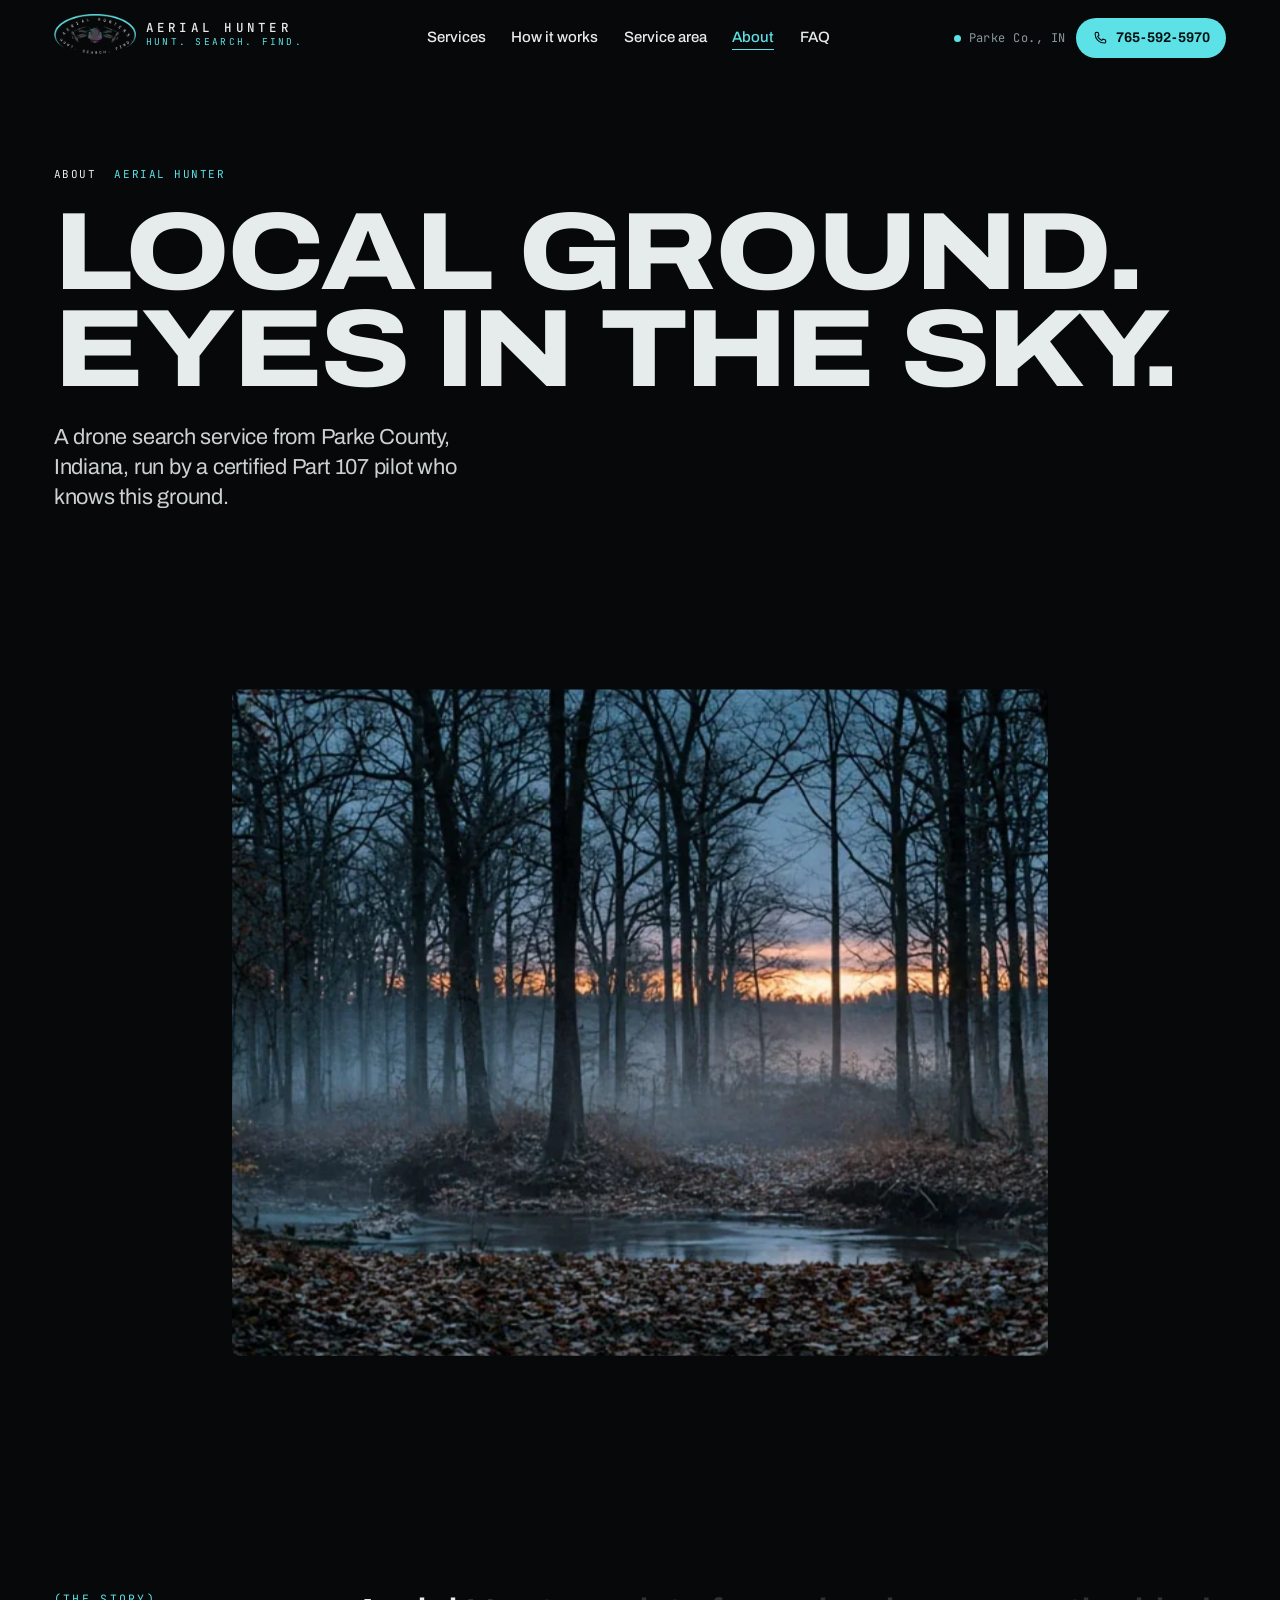
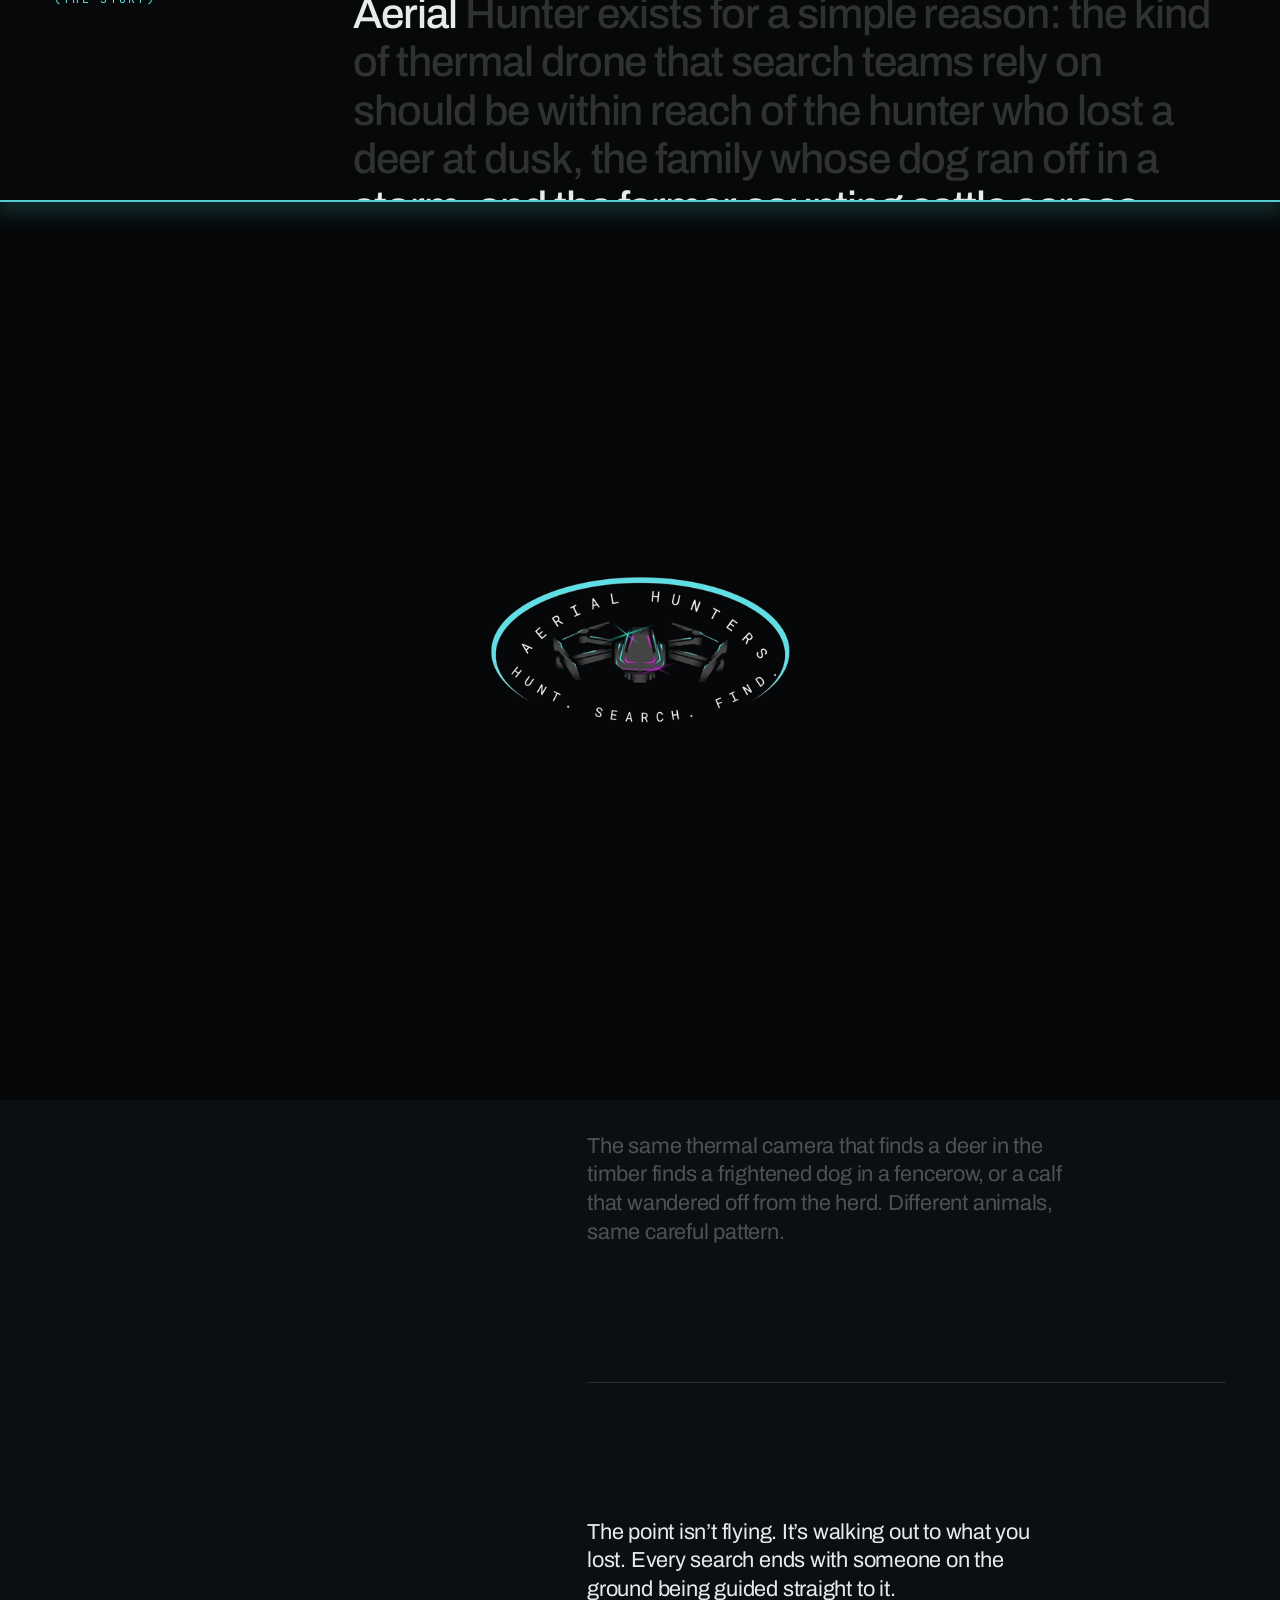
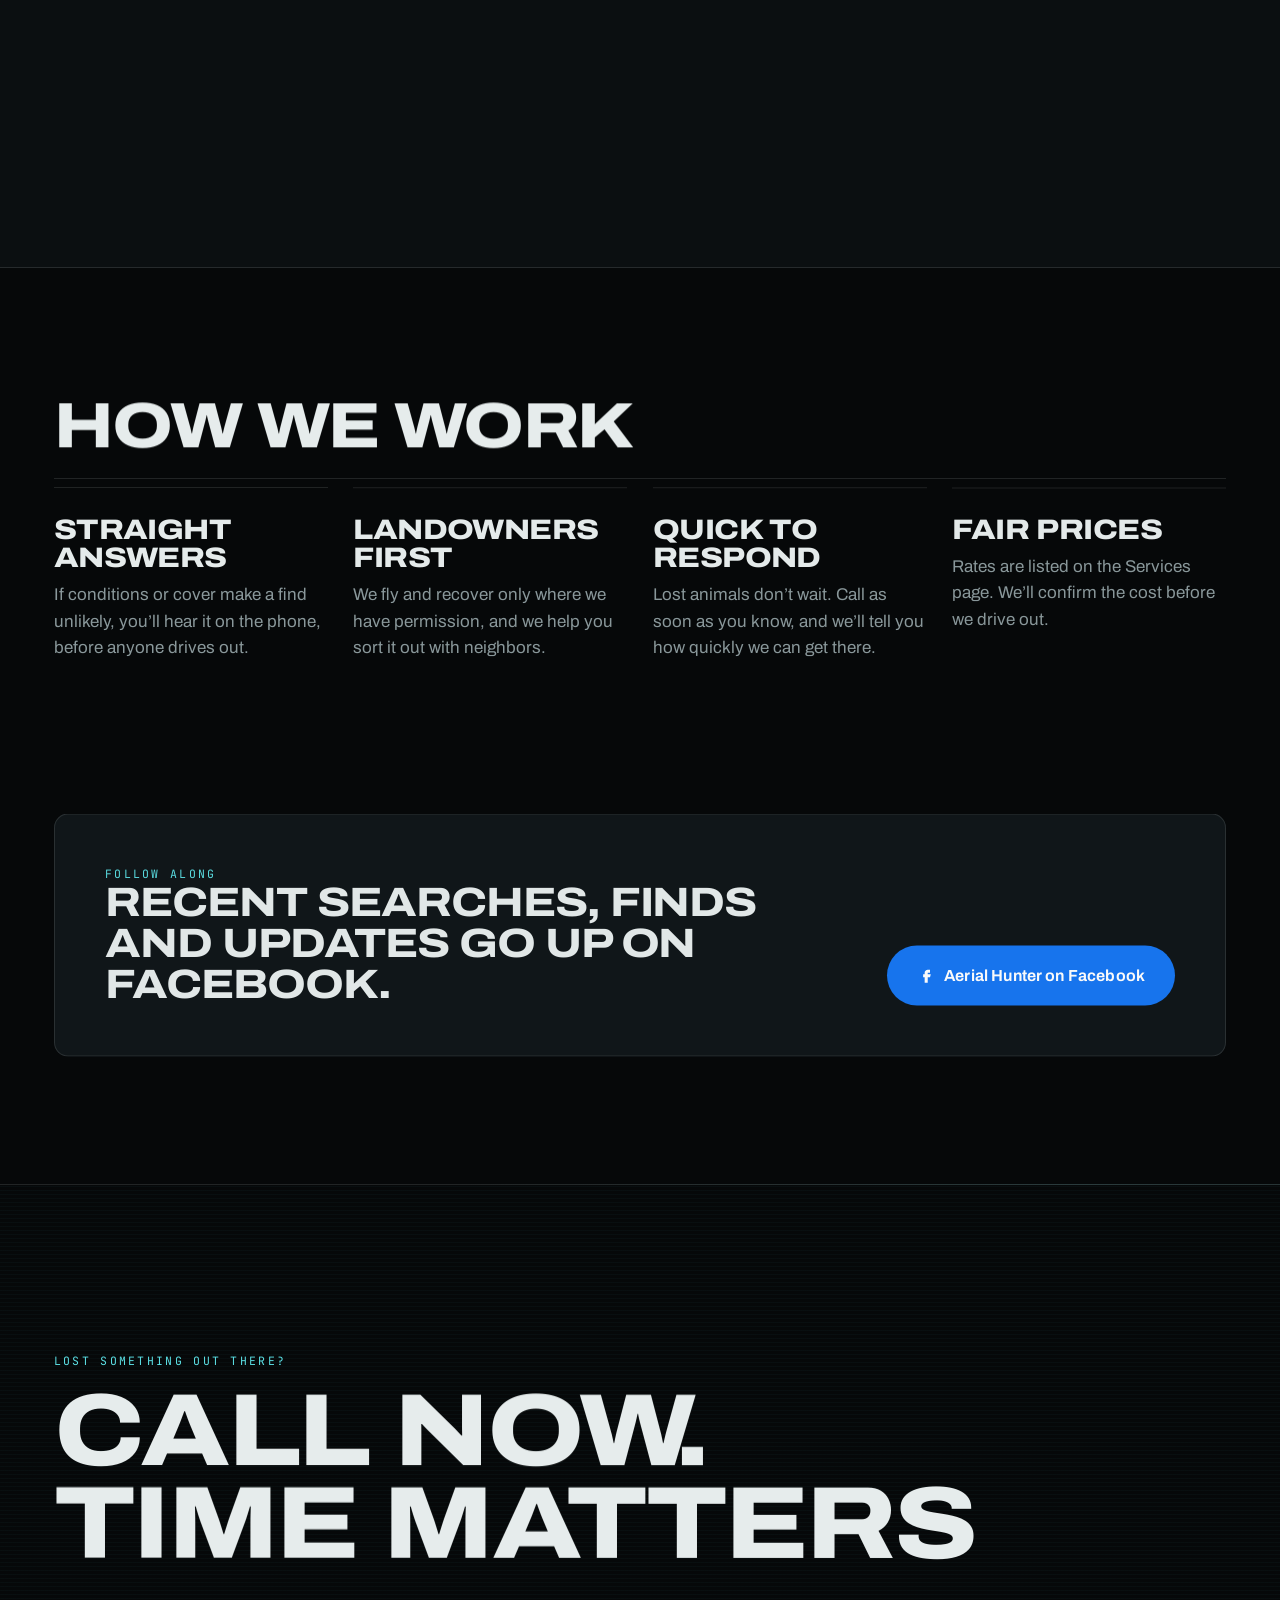
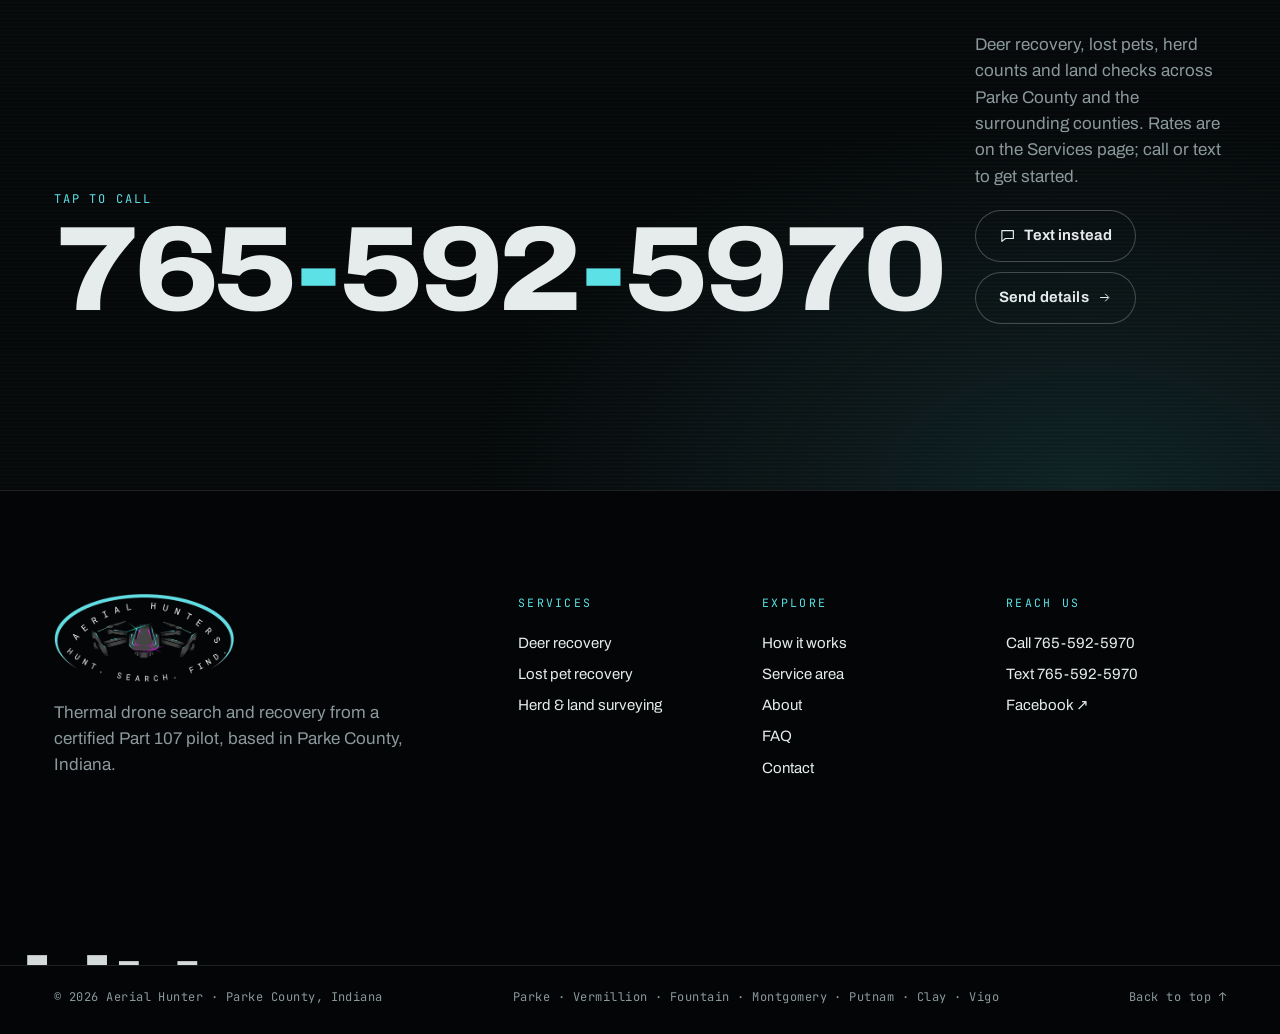
==== commit be9066e4: "Remove decorative index numbers sitewide Drop 01/03-style counters, step badges, menu indexes, and P" ====
--- a/about/index.html
+++ b/about/index.html
@@ -14,7 +14,7 @@
 <link rel="apple-touch-icon" href="../assets/img/logo-square.png">
 <link rel="preconnect" href="https://fonts.googleapis.com"><link rel="preconnect" href="https://fonts.gstatic.com" crossorigin>
 <link rel="stylesheet" href="https://fonts.googleapis.com/css2?family=Archivo:wdth,wght@62..125,300..900&family=JetBrains+Mono:wght@400;500&display=swap">
-<link rel="stylesheet" href="../assets/css/site.css?v=465">
+<link rel="stylesheet" href="../assets/css/site.css?v=466">
 <script type="application/ld+json">{"@context":"https://schema.org","@type":"LocalBusiness","name":"Aerial Hunter","slogan":"Hunt. Search. Find.","telephone":"+1-765-592-5970","areaServed":["Parke County, IN","Vermillion County, IN","Fountain County, IN","Montgomery County, IN","Putnam County, IN","Clay County, IN","Vigo County, IN"],"sameAs":["https://www.facebook.com/people/Aerial-Hunter/61583336984487/"],"description":"Thermal drone deer recovery, lost pet recovery and herd and land surveying."}</script>
 <script>(function(d,w){var h=d.documentElement;h.className=h.className.replace('no-js','js');var rm=w.matchMedia&&w.matchMedia('(prefers-reduced-motion: reduce)').matches;if(!rm){h.classList.add('motion');try{if(sessionStorage.getItem('ah-pt')==='1')h.classList.add('pt-in')}catch(e){}}else{h.classList.add('no-motion')}setTimeout(function(){if(!w.__ahReady){h.classList.remove('motion','pt-in');h.classList.add('no-motion')}},4000)})(document,window)</script>
 </head>
@@ -34,7 +34,7 @@
   </div>
 </header>
 <div class="menu" id="menu" data-menu aria-hidden="true">
-  <nav class="menu-nav" aria-label="Mobile"><a href="../"><span class="mono">01</span><span class="mn-t">Home</span></a><a href="../services/"><span class="mono">02</span><span class="mn-t">Services</span></a><a href="../how-it-works/"><span class="mono">03</span><span class="mn-t">How it works</span></a><a href="../service-area/"><span class="mono">04</span><span class="mn-t">Service area</span></a><a href="../about/"><span class="mono">05</span><span class="mn-t">About</span></a><a href="../faq/"><span class="mono">06</span><span class="mn-t">FAQ</span></a><a href="../contact/"><span class="mono">07</span><span class="mn-t">Contact</span></a></nav>
+  <nav class="menu-nav" aria-label="Mobile"><a href="../"><span class="mn-t">Home</span></a><a href="../services/"><span class="mn-t">Services</span></a><a href="../how-it-works/"><span class="mn-t">How it works</span></a><a href="../service-area/"><span class="mn-t">Service area</span></a><a href="../about/"><span class="mn-t">About</span></a><a href="../faq/"><span class="mn-t">FAQ</span></a><a href="../contact/"><span class="mn-t">Contact</span></a></nav>
   <div class="menu-foot">
     <a class="menu-call" href="tel:+17655925970"><svg class="ico" viewBox="0 0 24 24" aria-hidden="true"><path d="M6.6 3.5l2.6.3 1.2 4-2 1.6a12 12 0 006.2 6.2l1.6-2 4 1.2.3 2.6c0 1-.9 2-2 2C10.8 19.4 4.6 13.2 4.6 5.5c0-1.1 1-2 2-2z" fill="none" stroke="currentColor" stroke-width="1.6" stroke-linejoin="round"/></svg><span><span class="eyebrow">Call or text</span>765-592-5970</span></a>
     <a class="ul mono" href="https://www.facebook.com/people/Aerial-Hunter/61583336984487/" target="_blank" rel="noopener">Facebook ↗</a>
@@ -68,7 +68,7 @@
 
 <section class="principles wrap" aria-labelledby="pr-h">
   <div class="sec-head"><h2 id="pr-h" class="h-l" data-split>How we work</h2></div>
-  <ol class="pr"><li data-reveal><span class="mono">01</span><h3>Straight answers</h3><p>If conditions or cover make a find unlikely, you’ll hear it on the phone, before anyone drives out.</p></li><li data-reveal><span class="mono">02</span><h3>Landowners first</h3><p>We fly and recover only where we have permission, and we help you sort it out with neighbors.</p></li><li data-reveal><span class="mono">03</span><h3>Quick to respond</h3><p>Lost animals don’t wait. Call as soon as you know, and we’ll tell you how quickly we can get there.</p></li><li data-reveal><span class="mono">04</span><h3>Fair prices</h3><p>Rates are listed on the Services page. We’ll confirm the cost before we drive out.</p></li></ol>
+  <ol class="pr"><li data-reveal><h3>Straight answers</h3><p>If conditions or cover make a find unlikely, you’ll hear it on the phone, before anyone drives out.</p></li><li data-reveal><h3>Landowners first</h3><p>We fly and recover only where we have permission, and we help you sort it out with neighbors.</p></li><li data-reveal><h3>Quick to respond</h3><p>Lost animals don’t wait. Call as soon as you know, and we’ll tell you how quickly we can get there.</p></li><li data-reveal><h3>Fair prices</h3><p>Rates are listed on the Services page. We’ll confirm the cost before we drive out.</p></li></ol>
 </section>
 
 <section class="fbband wrap" aria-labelledby="fb-h">
@@ -132,7 +132,7 @@
 <script src="../assets/vendor/gsap.min.js" defer></script>
 <script src="../assets/vendor/ScrollTrigger.min.js" defer></script>
 <script src="../assets/vendor/lenis.min.js" defer></script>
-<script src="../assets/js/site.js?v=465" defer></script>
+<script src="../assets/js/site.js?v=466" defer></script>
 
 </body>
 </html>
--- a/assets/css/site.css
+++ b/assets/css/site.css
@@ -290,7 +290,7 @@
 .mi-s{color:var(--mute)}
 .mi-p{color:color-mix(in srgb,var(--fg) 82%,var(--bg));max-width:44ch}
 .cty-list{border-top:1px solid var(--line)}
-.cty-b{width:100%;display:grid;grid-template-columns:36px 1fr auto;gap:10px;align-items:center;padding:14px 4px;border-bottom:1px solid var(--line);text-align:left;font-size:18px;font-weight:600;transition:background .3s,padding .4s var(--ease),color .3s}
+.cty-b{width:100%;display:grid;grid-template-columns:1fr auto;gap:10px;align-items:center;padding:14px 4px;border-bottom:1px solid var(--line);text-align:left;font-size:18px;font-weight:600;transition:background .3s,padding .4s var(--ease),color .3s}
 .cty-b .mono{color:var(--mute)}
 .cty-b:hover,.cty-b.on{background:var(--soft);padding-left:12px}
 .cty-b.on{color:var(--cy)}
@@ -572,12 +572,6 @@
 .caps-cloud{padding-bottom:clamp(60px,8vw,120px)}
 .cloud{display:flex;flex-wrap:wrap;gap:10px;margin-top:22px}
 .cloud li{padding:10px 18px;border-radius:999px;box-shadow:inset 0 0 0 1px var(--line);font-size:clamp(15px,1.3vw,19px)}
-/* limits */
-.lim-h{grid-column:1/-1}.lim-b{grid-column:1/-1;display:grid;gap:26px;justify-items:start}
-@media(min-width:900px){.lim-h{grid-column:1/6}.lim-b{grid-column:7/-1}}
-.lim-list{width:100%;border-top:1px solid var(--line)}
-.lim-list li{display:grid;grid-template-columns:44px 1fr;padding:18px 0;border-bottom:1px solid var(--line);font-size:clamp(17px,1.4vw,21px)}
-.lim-list .mono{color:var(--warm);padding-top:4px}
 .cs-next{border-top:1px solid var(--line)}
 .cn-a{position:relative;display:block;height:clamp(420px,80svh,760px);overflow:hidden;background:#000}
 .cn-media{position:absolute;inset:0}
@@ -711,7 +705,7 @@
 .faq-list{margin-top:24px;border-top:1px solid var(--line)}
 .acc{border-bottom:1px solid var(--line)}
 .acc[hidden]{display:none}
-.acc summary{list-style:none;cursor:pointer;display:grid;grid-template-columns:auto 1fr auto;gap:6px 16px;padding:24px 0;align-items:center}
+.acc summary{list-style:none;cursor:pointer;display:grid;grid-template-columns:1fr auto;gap:6px 16px;padding:24px 0;align-items:center}
 .acc summary::-webkit-details-marker{display:none}
 .acc-n{color:var(--cy)}
 .acc-t{font-size:clamp(20px,2.2vw,32px);font-weight:700;letter-spacing:-.02em;line-height:1.12}
@@ -725,7 +719,7 @@
 .acc-in{overflow:hidden;display:grid;gap:18px;justify-items:start}
 .acc[open] .acc-in{padding-bottom:28px}
 .acc-in>p{max-width:62ch;font-size:clamp(17px,1.3vw,19px);color:color-mix(in srgb,var(--fg) 82%,var(--bg))}
-@media(min-width:900px){.acc summary{grid-template-columns:80px 1fr 48px}.acc-in{padding-left:96px}}
+@media(min-width:900px){.acc summary{grid-template-columns:1fr 48px}}
 
 /* ===== Contact ===== */
 .ct{padding-top:calc(var(--hdr) + clamp(28px,5vw,72px));padding-bottom:clamp(60px,8vw,120px);display:grid;gap:28px;min-height:100svh}
@@ -751,12 +745,12 @@
 .ct-q{font-size:clamp(28px,3.4vw,50px);font-weight:800;font-stretch:115%;text-transform:uppercase;letter-spacing:-.02em;line-height:.98;max-width:17ch;outline:none}
 .ct-sub{color:var(--mute);max-width:52ch;margin-top:-10px}
 .opts{display:grid;border-top:1px solid var(--line)}
-.opt{position:relative;display:grid;grid-template-columns:auto 1fr auto;gap:2px 16px;align-items:center;padding:18px 4px;border-bottom:1px solid var(--line);cursor:pointer;transition:background .3s,padding .5s var(--ease)}
+.opt{position:relative;display:grid;grid-template-columns:1fr auto;gap:2px 16px;align-items:center;padding:18px 4px;border-bottom:1px solid var(--line);cursor:pointer;transition:background .3s,padding .5s var(--ease)}
 .opt input{position:absolute;opacity:0;pointer-events:none}
 .opt .mono{color:var(--cy)}
 .opt-t{font-size:clamp(20px,2vw,28px);font-weight:750;font-stretch:112%;letter-spacing:-.02em;line-height:1.1}
-.opt-d{grid-column:2;color:var(--mute);font-size:14px}
-.opt-c{grid-row:1/3;grid-column:3;width:26px;height:26px;border-radius:50%;box-shadow:inset 0 0 0 1px var(--line);display:grid;place-items:center;transition:background .3s}
+.opt-d{grid-column:1;color:var(--mute);font-size:14px}
+.opt-c{grid-row:1/3;grid-column:2;width:26px;height:26px;border-radius:50%;box-shadow:inset 0 0 0 1px var(--line);display:grid;place-items:center;transition:background .3s}
 .opt-c::after{content:"";width:8px;height:8px;border-radius:50%;background:#031012;transform:scale(0);transition:transform .4s var(--ease)}
 .opt:hover,.opt:has(input:checked){background:var(--soft);padding-left:14px}
 .opt:has(input:checked) .opt-c{background:var(--cy);box-shadow:none}
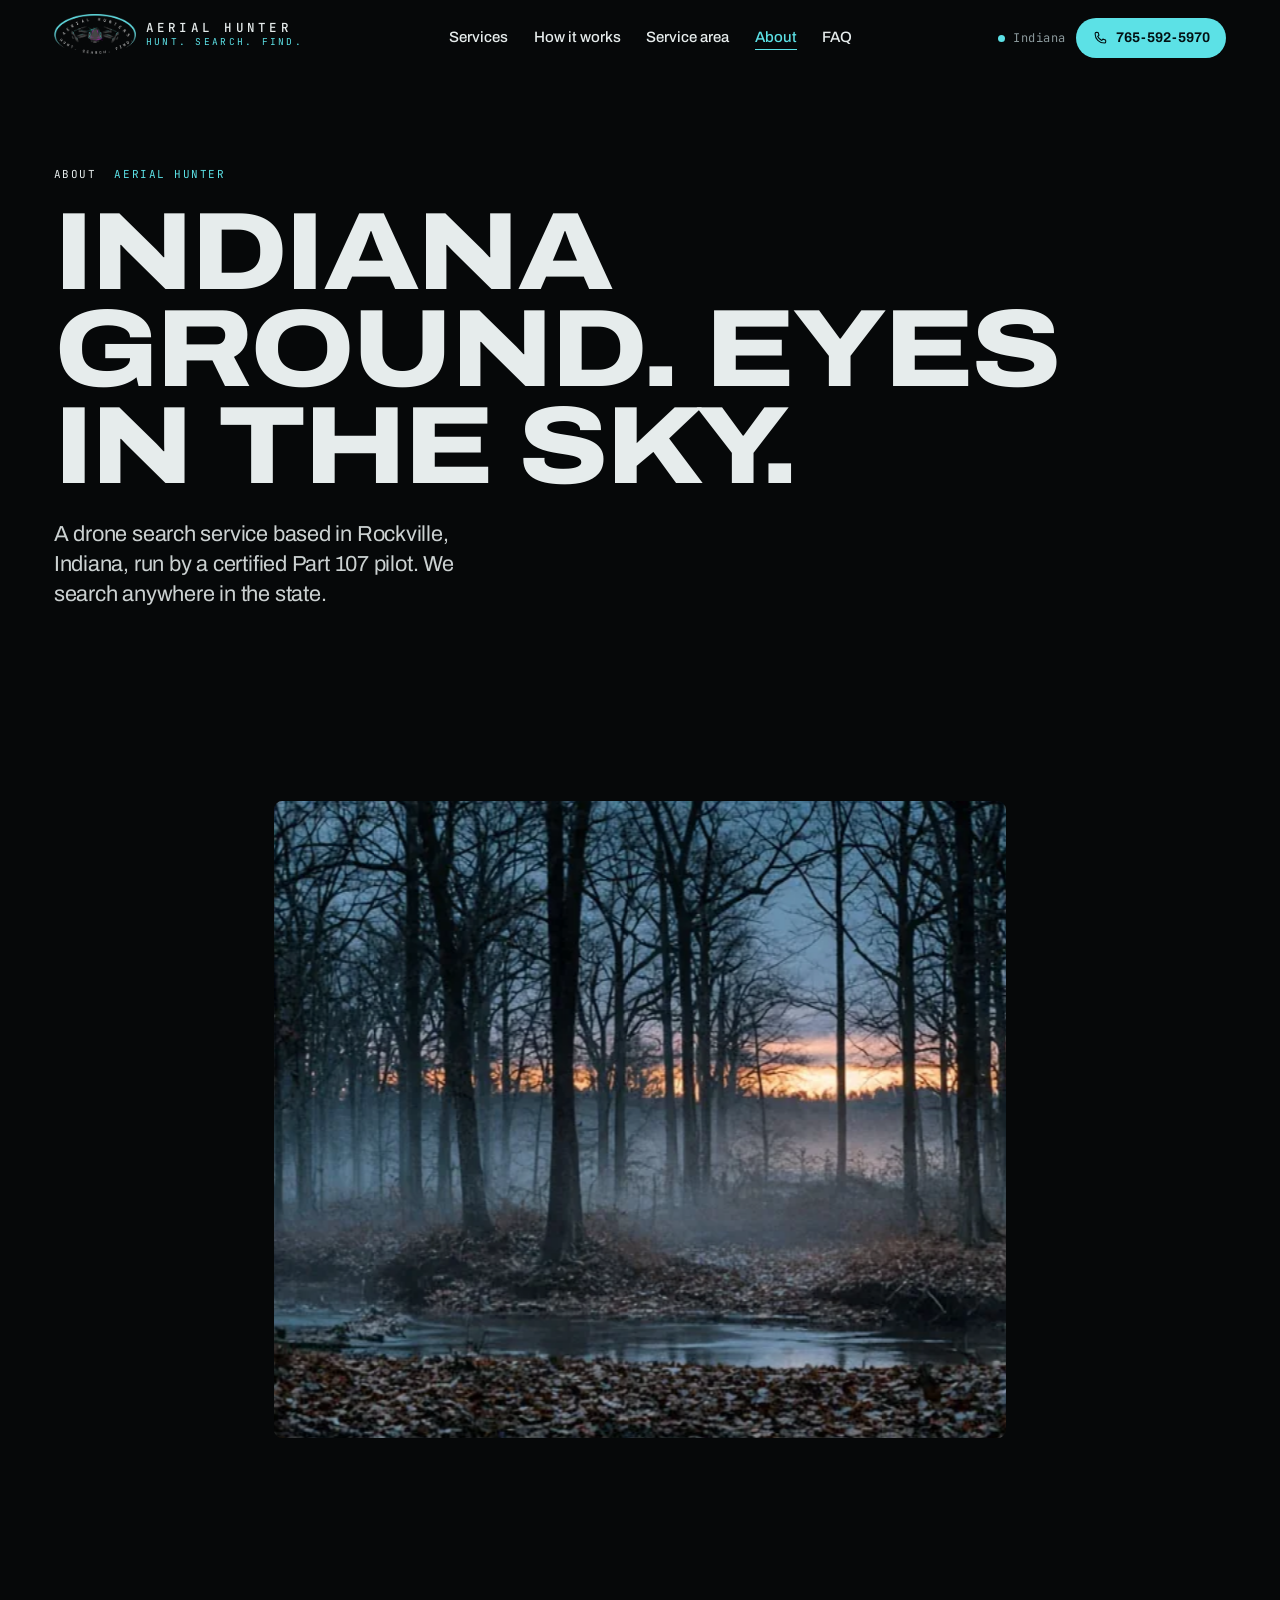
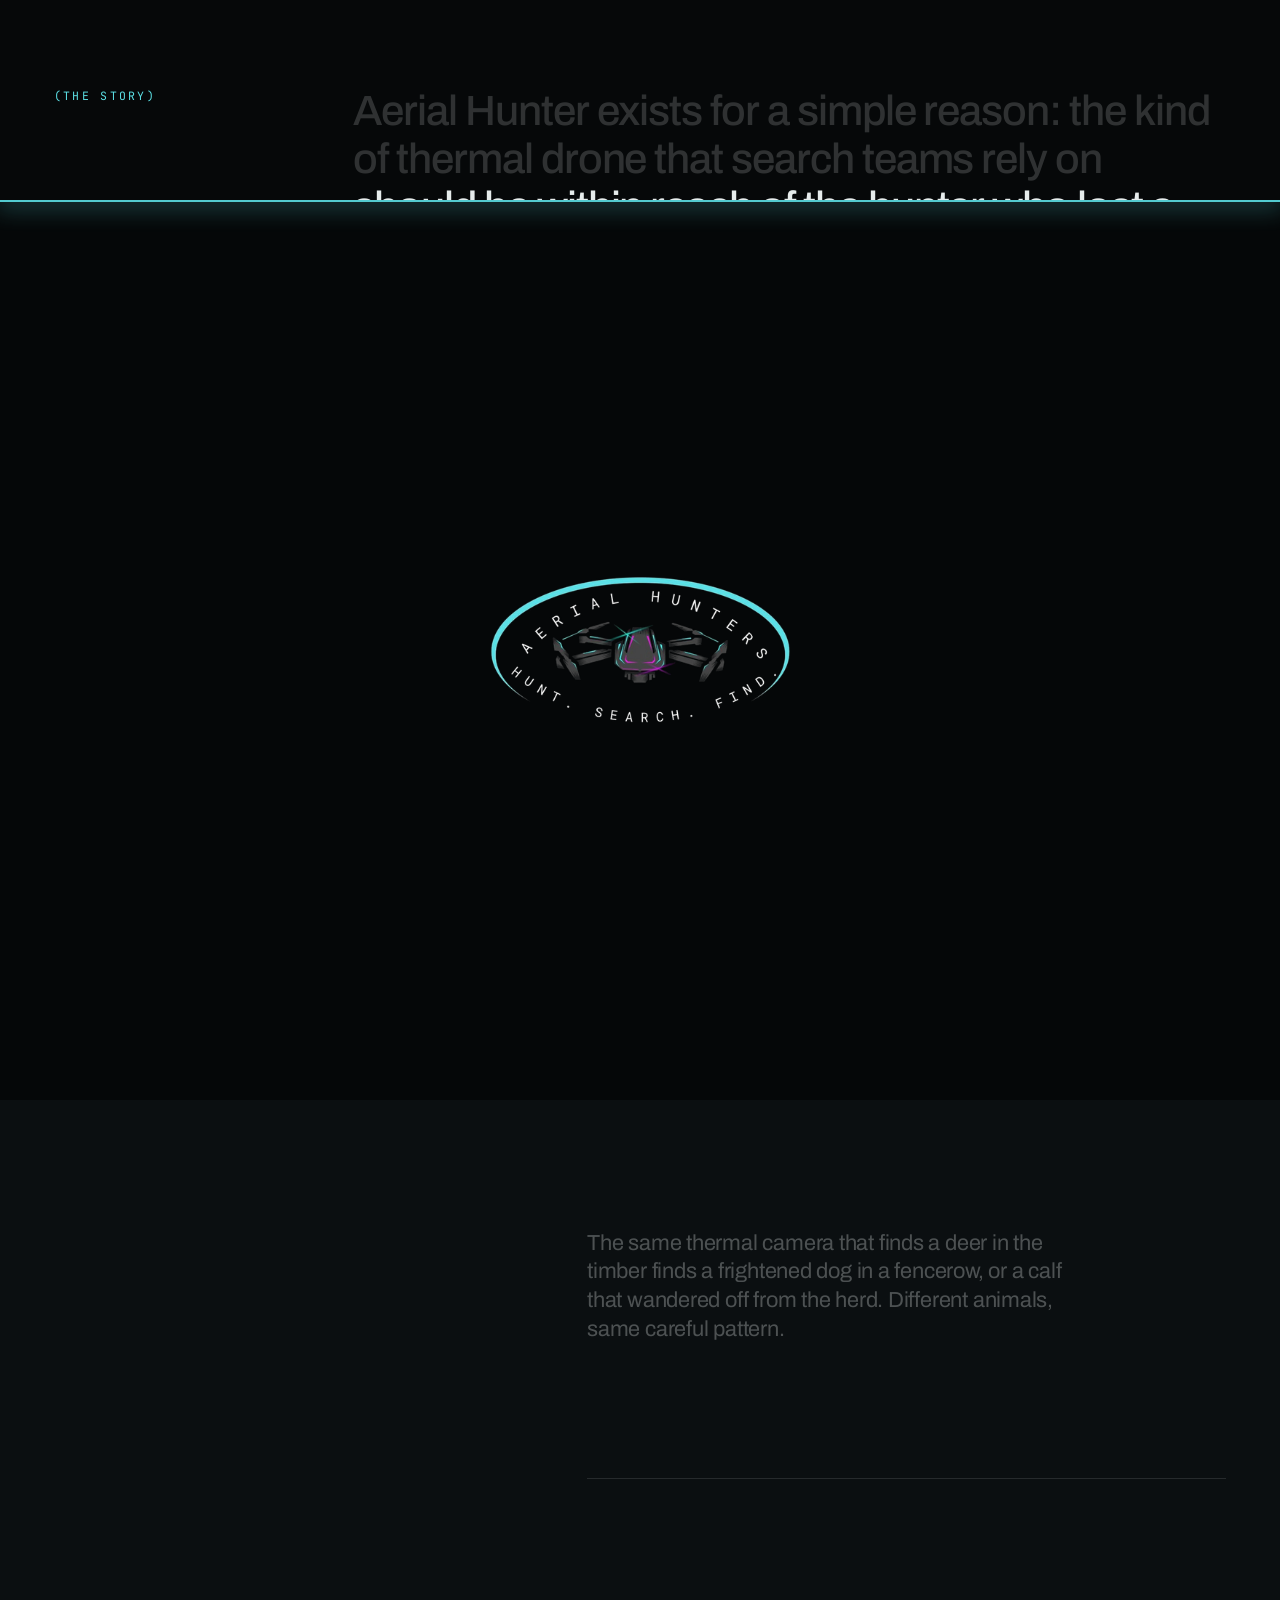
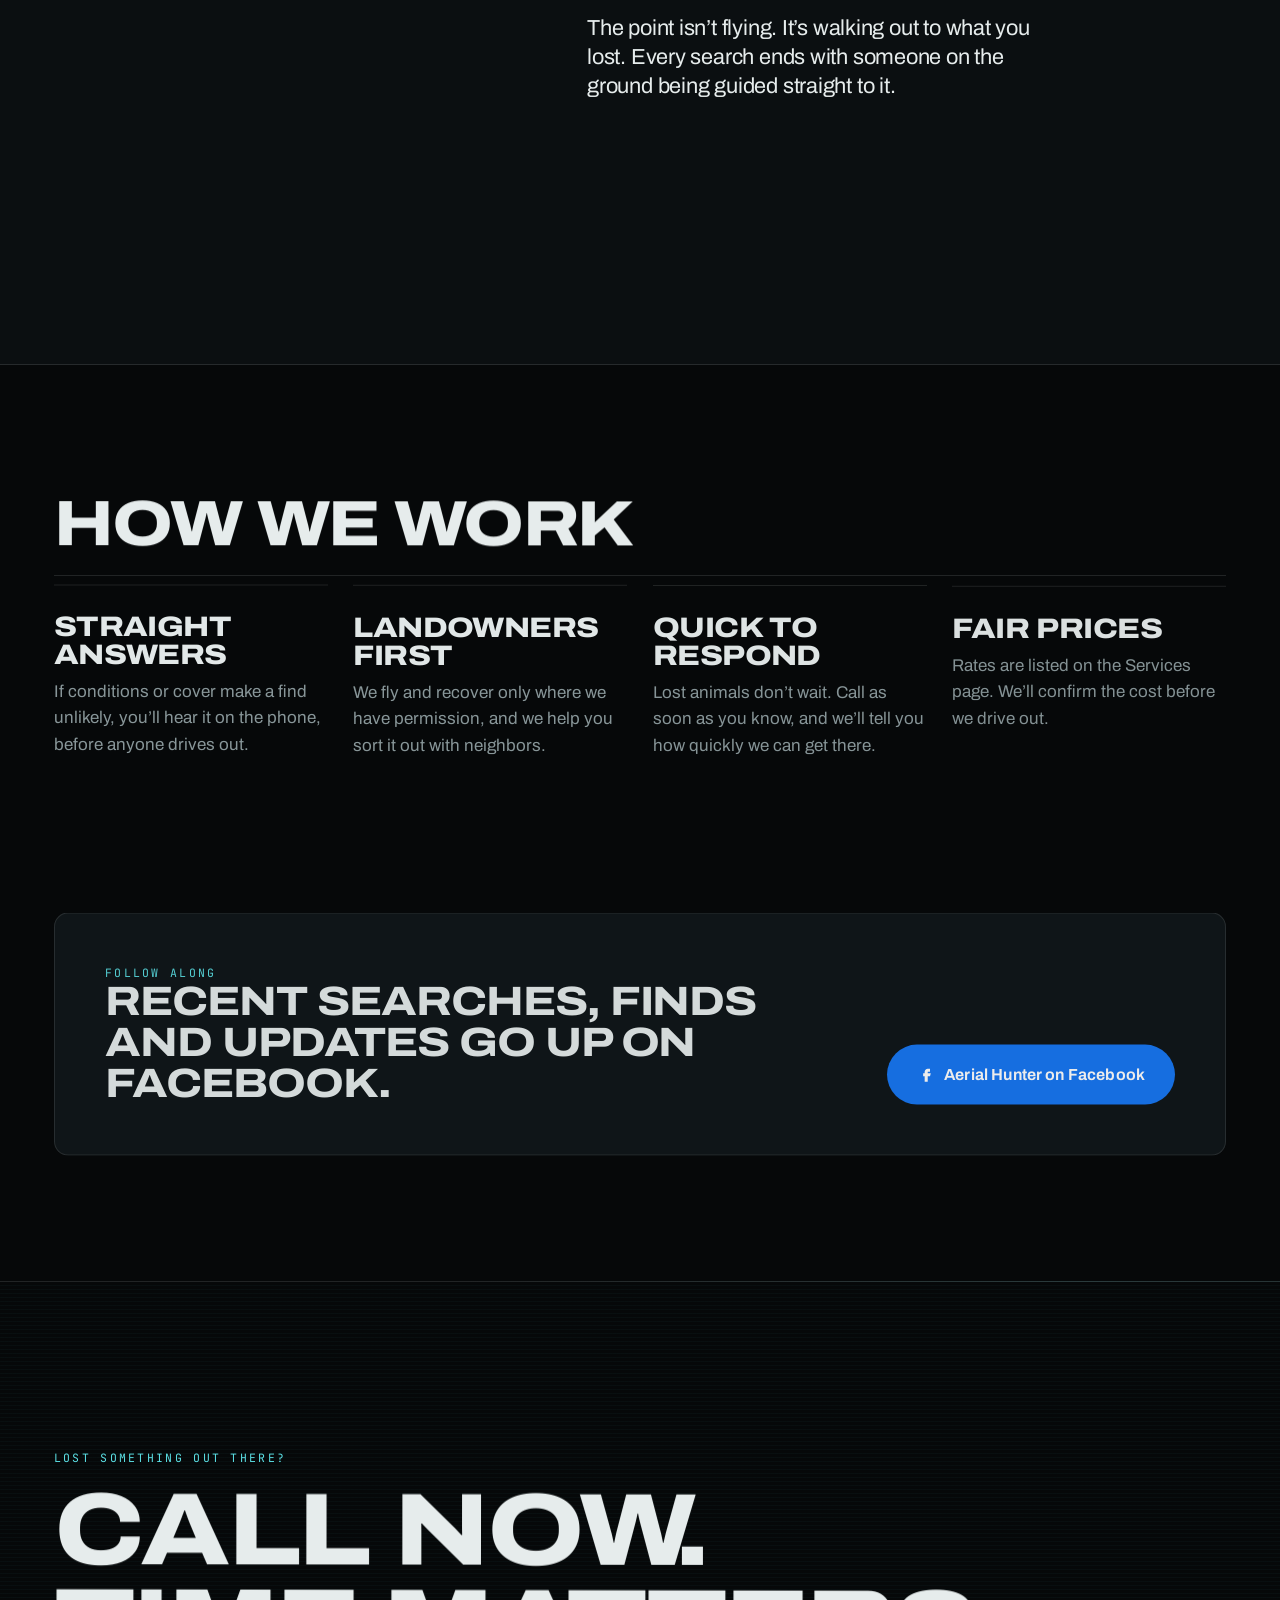
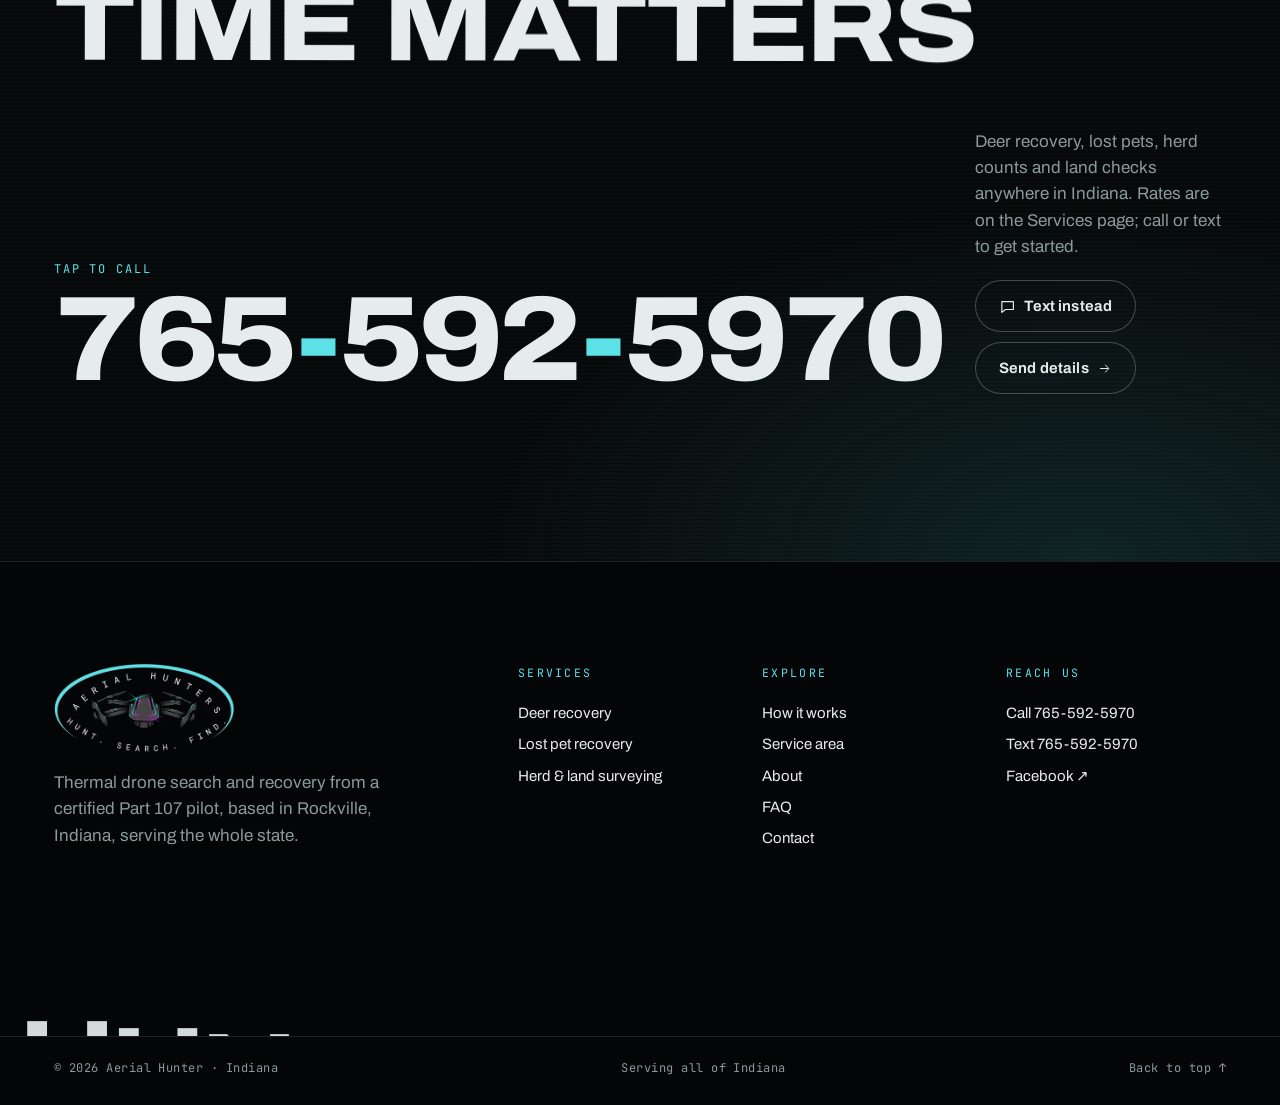
==== commit c46c0e68: "Serve all of Indiana and drop the pet photo upload Statewide service-area copy and an Indiana outlin" ====
--- a/about/index.html
+++ b/about/index.html
@@ -4,18 +4,18 @@
 <meta charset="utf-8">
 <meta name="viewport" content="width=device-width, initial-scale=1, viewport-fit=cover">
 <title>About · Aerial Hunter</title>
-<meta name="description" content="Aerial Hunter is a thermal drone search service from Parke County, Indiana, run by a certified Part 107 pilot.">
+<meta name="description" content="Aerial Hunter is a thermal drone search service based in Rockville, Indiana, serving the whole state, run by a certified Part 107 pilot.">
 <meta name="theme-color" content="#060809">
 <meta property="og:title" content="About · Aerial Hunter">
-<meta property="og:description" content="Aerial Hunter is a thermal drone search service from Parke County, Indiana, run by a certified Part 107 pilot.">
+<meta property="og:description" content="Aerial Hunter is a thermal drone search service based in Rockville, Indiana, serving the whole state, run by a certified Part 107 pilot.">
 <meta property="og:image" content="https://justuseflint.github.io/aerial-hunter/assets/img/og.jpg">
 <meta name="format-detection" content="telephone=no">
 <link rel="icon" href="../assets/img/favicon.png" type="image/png">
 <link rel="apple-touch-icon" href="../assets/img/logo-square.png">
 <link rel="preconnect" href="https://fonts.googleapis.com"><link rel="preconnect" href="https://fonts.gstatic.com" crossorigin>
 <link rel="stylesheet" href="https://fonts.googleapis.com/css2?family=Archivo:wdth,wght@62..125,300..900&family=JetBrains+Mono:wght@400;500&display=swap">
-<link rel="stylesheet" href="../assets/css/site.css?v=466">
-<script type="application/ld+json">{"@context":"https://schema.org","@type":"LocalBusiness","name":"Aerial Hunter","slogan":"Hunt. Search. Find.","telephone":"+1-765-592-5970","areaServed":["Parke County, IN","Vermillion County, IN","Fountain County, IN","Montgomery County, IN","Putnam County, IN","Clay County, IN","Vigo County, IN"],"sameAs":["https://www.facebook.com/people/Aerial-Hunter/61583336984487/"],"description":"Thermal drone deer recovery, lost pet recovery and herd and land surveying."}</script>
+<link rel="stylesheet" href="../assets/css/site.css?v=469">
+<script type="application/ld+json">{"@context":"https://schema.org","@type":"LocalBusiness","name":"Aerial Hunter","slogan":"Hunt. Search. Find.","telephone":"+1-765-592-5970","areaServed":{"@type":"State","name":"Indiana"},"sameAs":["https://www.facebook.com/people/Aerial-Hunter/61583336984487/"],"description":"Thermal drone deer recovery, lost pet recovery and herd and land surveying."}</script>
 <script>(function(d,w){var h=d.documentElement;h.className=h.className.replace('no-js','js');var rm=w.matchMedia&&w.matchMedia('(prefers-reduced-motion: reduce)').matches;if(!rm){h.classList.add('motion');try{if(sessionStorage.getItem('ah-pt')==='1')h.classList.add('pt-in')}catch(e){}}else{h.classList.add('no-motion')}setTimeout(function(){if(!w.__ahReady){h.classList.remove('motion','pt-in');h.classList.add('no-motion')}},4000)})(document,window)</script>
 </head>
 <body class="p-about" id="top">
@@ -26,7 +26,7 @@
     <a class="hdr-logo" href="../" aria-label="Aerial Hunter home"><span class="logo "><img src="../assets/img/logo-sm.png" alt="" width="412" height="202"><span class="logo-t"><b>Aerial Hunter</b><i>Hunt. Search. Find.</i></span></span></a>
     <nav class="hdr-nav" aria-label="Primary"><a href="../services/" class="ul">Services</a><a href="../how-it-works/" class="ul">How it works</a><a href="../service-area/" class="ul">Service area</a><a href="../about/" aria-current="page" class="ul">About</a><a href="../faq/" class="ul">FAQ</a></nav>
     <div class="hdr-r">
-      <span class="hdr-status mono"><i></i>Parke Co., IN</span>
+      <span class="hdr-status mono"><i></i>Indiana</span>
       <a class="btn btn-sm hdr-cta" href="tel:+17655925970" data-magnetic><span><svg class="ico" viewBox="0 0 24 24" aria-hidden="true"><path d="M6.6 3.5l2.6.3 1.2 4-2 1.6a12 12 0 006.2 6.2l1.6-2 4 1.2.3 2.6c0 1-.9 2-2 2C10.8 19.4 4.6 13.2 4.6 5.5c0-1.1 1-2 2-2z" fill="none" stroke="currentColor" stroke-width="1.6" stroke-linejoin="round"/></svg>765-592-5970</span></a>
       <a class="hdr-callm" href="tel:+17655925970" aria-label="Call 765-592-5970"><svg class="ico" viewBox="0 0 24 24" aria-hidden="true"><path d="M6.6 3.5l2.6.3 1.2 4-2 1.6a12 12 0 006.2 6.2l1.6-2 4 1.2.3 2.6c0 1-.9 2-2 2C10.8 19.4 4.6 13.2 4.6 5.5c0-1.1 1-2 2-2z" fill="none" stroke="currentColor" stroke-width="1.6" stroke-linejoin="round"/></svg></a>
       <button class="menu-btn" type="button" aria-expanded="false" aria-controls="menu" data-menu-btn><span class="mb-t"><span>Menu</span><span>Close</span></span><span class="mb-i"><i></i><i></i></span></button>
@@ -44,8 +44,8 @@
 
 <section class="csh-type wrap">
   <p class="cs-eb mono" data-fade><span>About</span><span>Aerial Hunter</span></p>
-  <h1 class="cs-title" data-split="hero">Local ground. Eyes in the sky.</h1>
-  <div class="csh-row"><p class="lead" data-fade>A drone search service from Parke County, Indiana, run by a certified Part 107 pilot who knows this ground.</p></div>
+  <h1 class="cs-title" data-split="hero">Indiana ground. Eyes in the sky.</h1>
+  <div class="csh-row"><p class="lead" data-fade>A drone search service based in Rockville, Indiana, run by a certified Part 107 pilot. We search anywhere in the state.</p></div>
 </section>
 <section class="csh-window" data-window aria-label="Pilot at dusk"><div class="cw-in"><img src="../assets/img/woods-dusk.webp" alt="Hardwood creek bottom at dusk with mist over the water" width="1280" height="720" loading="lazy" decoding="async"></div></section>
 
@@ -86,7 +86,7 @@
     <div class="cta-row">
       <a class="cta-phone" href="tel:+17655925970" data-cursor="Call"><span class="mono">Tap to call</span><span class="cta-num">765<i>-</i>592<i>-</i>5970</span></a>
       <div class="cta-side">
-        <p>Deer recovery, lost pets, herd counts and land checks across Parke County and the surrounding counties. Rates are on the Services page; call or text to get started.</p>
+        <p>Deer recovery, lost pets, herd counts and land checks anywhere in Indiana. Rates are on the Services page; call or text to get started.</p>
         <div class="cta-btns"><a class="btn btn-ghost" href="sms:+17655925970"><span><svg class="ico" viewBox="0 0 24 24" aria-hidden="true"><path d="M4 5h16v11H9l-5 4z" fill="none" stroke="currentColor" stroke-width="1.6" stroke-linejoin="round"/></svg>Text instead</span></a><a class="btn btn-ghost" href="../contact/"><span>Send details <svg class="arr" viewBox="0 0 24 24" aria-hidden="true"><path d="M5 12h13M13 6l6 6-6 6" fill="none" stroke="currentColor" stroke-width="1.6"/></svg></span></a></div>
       </div>
     </div>
@@ -97,7 +97,7 @@
     <div class="ftr-grid">
       <div class="ftr-col ftr-brand">
         <img src="../assets/img/logo-sm.png" alt="Aerial Hunters logo: Hunt. Search. Find." width="412" height="202" loading="lazy" class="ftr-logo">
-        <p class="ftr-copy">Thermal drone search and recovery from a certified Part 107 pilot, based in Parke County, Indiana.</p>
+        <p class="ftr-copy">Thermal drone search and recovery from a certified Part 107 pilot, based in Rockville, Indiana, serving the whole state.</p>
       </div>
       <div class="ftr-col">
         <p class="eyebrow">Services</p>
@@ -119,8 +119,8 @@
   </div>
   <div class="ftr-wm" data-wm aria-hidden="true"><span>H</span><span>U</span><span>N</span><span>T</span><span class="dot">.</span><span>S</span><span>E</span><span>A</span><span>R</span><span>C</span><span>H</span><span class="dot">.</span><span>F</span><span>I</span><span>N</span><span>D</span><span class="dot">.</span></div>
   <div class="wrap ftr-base mono">
-    <span>© 2026 Aerial Hunter · Parke County, Indiana</span>
-    <span>Parke · Vermillion · Fountain · Montgomery · Putnam · Clay · Vigo</span>
+    <span>© 2026 Aerial Hunter · Indiana</span>
+    <span>Serving all of Indiana</span>
     <a href="#top" class="ul">Back to top ↑</a>
   </div>
 </footer>
@@ -132,7 +132,7 @@
 <script src="../assets/vendor/gsap.min.js" defer></script>
 <script src="../assets/vendor/ScrollTrigger.min.js" defer></script>
 <script src="../assets/vendor/lenis.min.js" defer></script>
-<script src="../assets/js/site.js?v=466" defer></script>
+<script src="../assets/js/site.js?v=469" defer></script>
 
 </body>
 </html>
--- a/assets/css/site.css
+++ b/assets/css/site.css
@@ -295,6 +295,18 @@
 .cty-b:hover,.cty-b.on{background:var(--soft);padding-left:12px}
 .cty-b.on{color:var(--cy)}
 @media(min-width:1000px){.map-wrap{grid-template-columns:7fr 4fr;align-items:start}.map-side{position:sticky;top:calc(var(--hdr) + 24px)}}
+.in-p{fill:rgba(92,225,230,.10);stroke:var(--cy);stroke-width:1.8;stroke-linejoin:round;vector-effect:non-scaling-stroke}
+.in-ring{stroke:var(--cy);stroke-width:1.2;stroke-dasharray:6 6;opacity:.75;vector-effect:non-scaling-stroke}
+.in-ring-l{font-family:var(--mono);font-size:11px;letter-spacing:.14em;fill:var(--cy);text-anchor:middle}
+.in-name{font-family:var(--mono);font-size:15px;letter-spacing:.28em;fill:color-mix(in srgb,var(--fg) 40%,transparent);text-anchor:middle}
+.travel-facts{display:grid;border-top:1px solid var(--line)}
+.travel-facts div{display:flex;justify-content:space-between;gap:16px;padding:12px 0;border-bottom:1px solid var(--line);align-items:baseline}
+.travel-facts dt{color:var(--mute);text-transform:uppercase;letter-spacing:.12em;font-size:11px}
+.travel-facts dd{font-weight:600;color:var(--fg);font-size:15px}
+.map-cta{display:grid;gap:16px;justify-items:start;margin-top:4px}
+.at-p{max-width:40ch;color:color-mix(in srgb,var(--fg) 82%,var(--bg))}
+.travel-band{padding-bottom:clamp(72px,10vw,140px);align-items:end}
+.travel-band .lead{margin-bottom:22px}
 
 /* Field */
 .field{padding-block:clamp(72px,10vw,150px)}
@@ -764,12 +776,6 @@
 .compass .tchip span{width:64px;height:64px;padding:0;justify-content:center;border-radius:14px;font-family:var(--mono);font-size:13px}
 .compass .cp-c{display:grid;place-items:center;border-radius:50%;box-shadow:inset 0 0 0 1px var(--line);margin:8px;font-family:var(--mono);font-size:10px;color:var(--mute);text-align:center;line-height:1.1}
 .compass-row{display:flex;flex-wrap:wrap;gap:18px;align-items:center}
-.photo-drop{display:grid;grid-template-columns:auto 1fr;gap:16px;align-items:center;padding:14px;border-radius:12px;box-shadow:inset 0 0 0 1px var(--line);cursor:pointer}
-.photo-drop input{position:absolute;opacity:0;width:1px;height:1px}
-.photo-drop:focus-within{outline:2px solid var(--cy);outline-offset:2px}
-.pd-th{width:72px;height:72px;border-radius:10px;background:var(--soft);display:grid;place-items:center;overflow:hidden;color:var(--mute)}
-.pd-th img{width:100%;height:100%;object-fit:cover}
-.pd-t{display:grid;gap:2px}.pd-t span{color:var(--mute);font-size:14px}
 .rev{display:grid;border-top:1px solid var(--line)}
 .rev-g{display:grid;gap:10px;padding:18px 0;border-bottom:1px solid var(--line)}
 .rev-h{display:flex;justify-content:space-between;align-items:center}
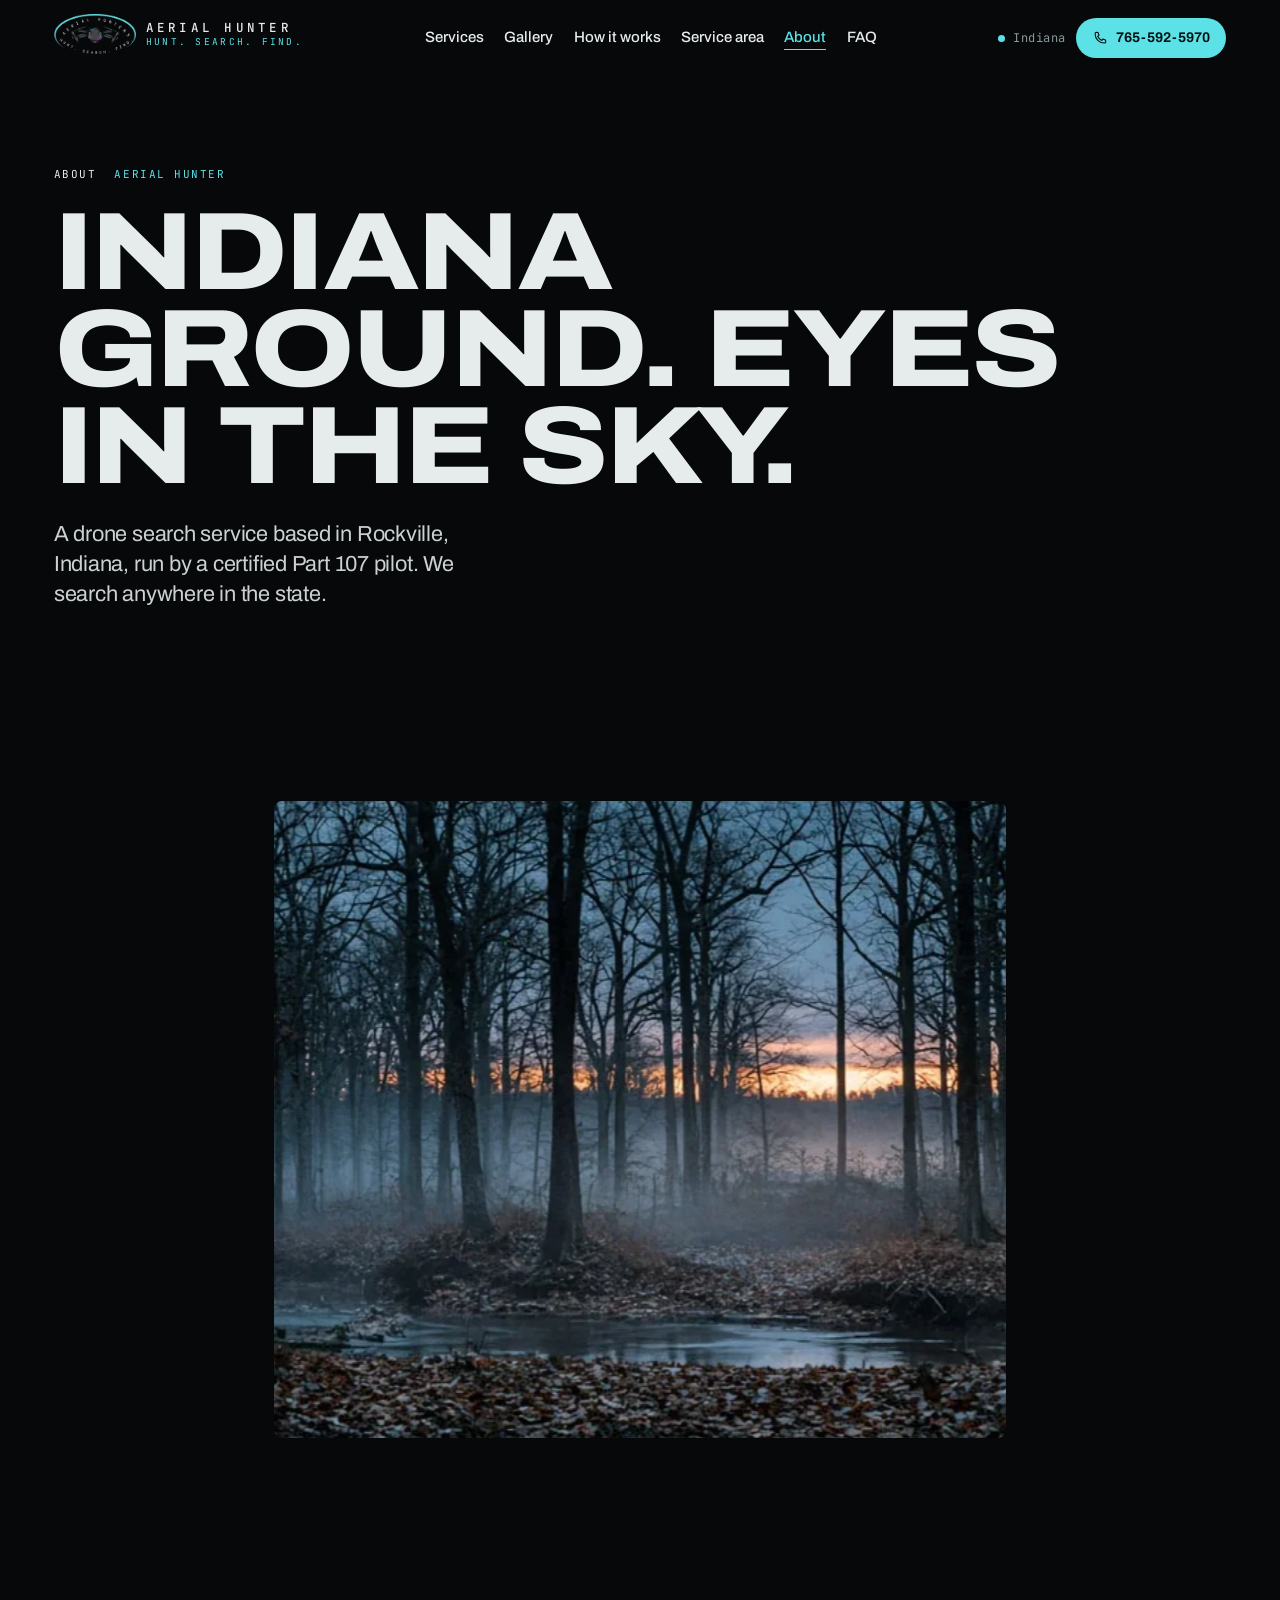
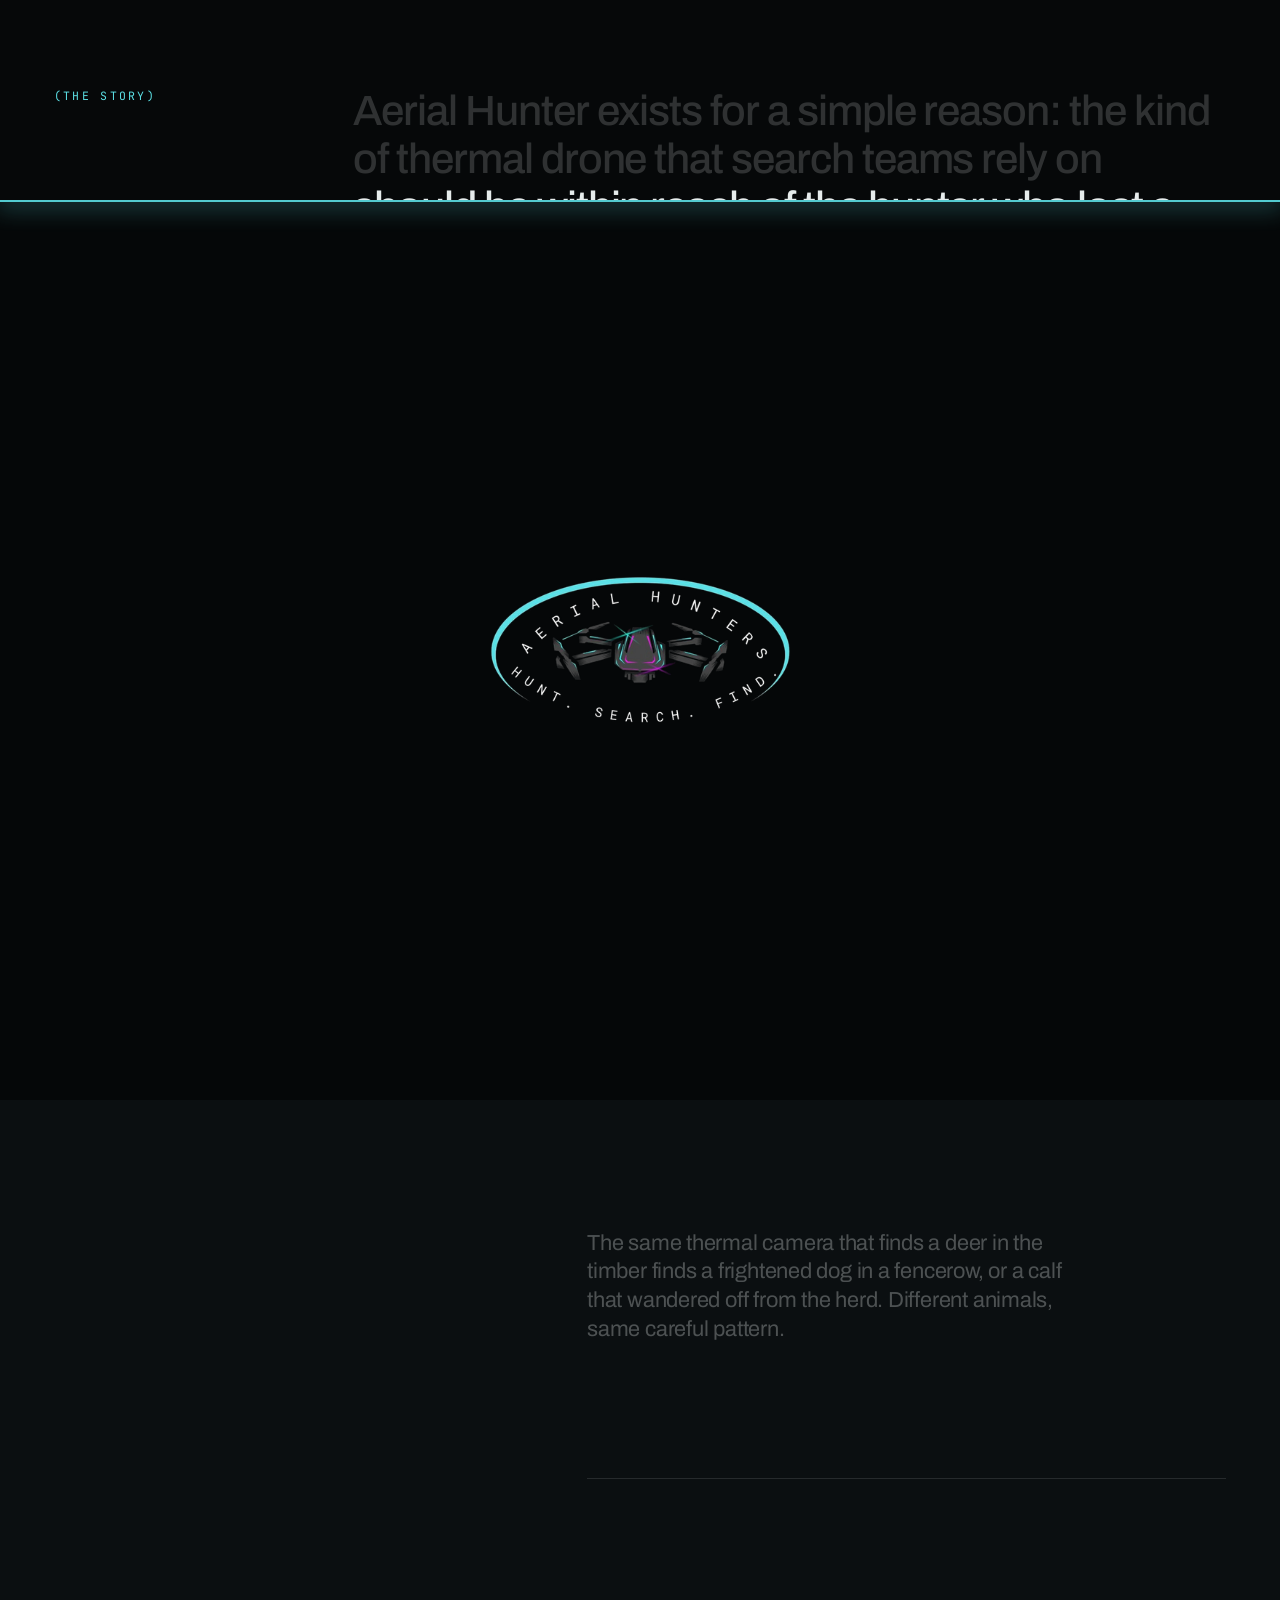
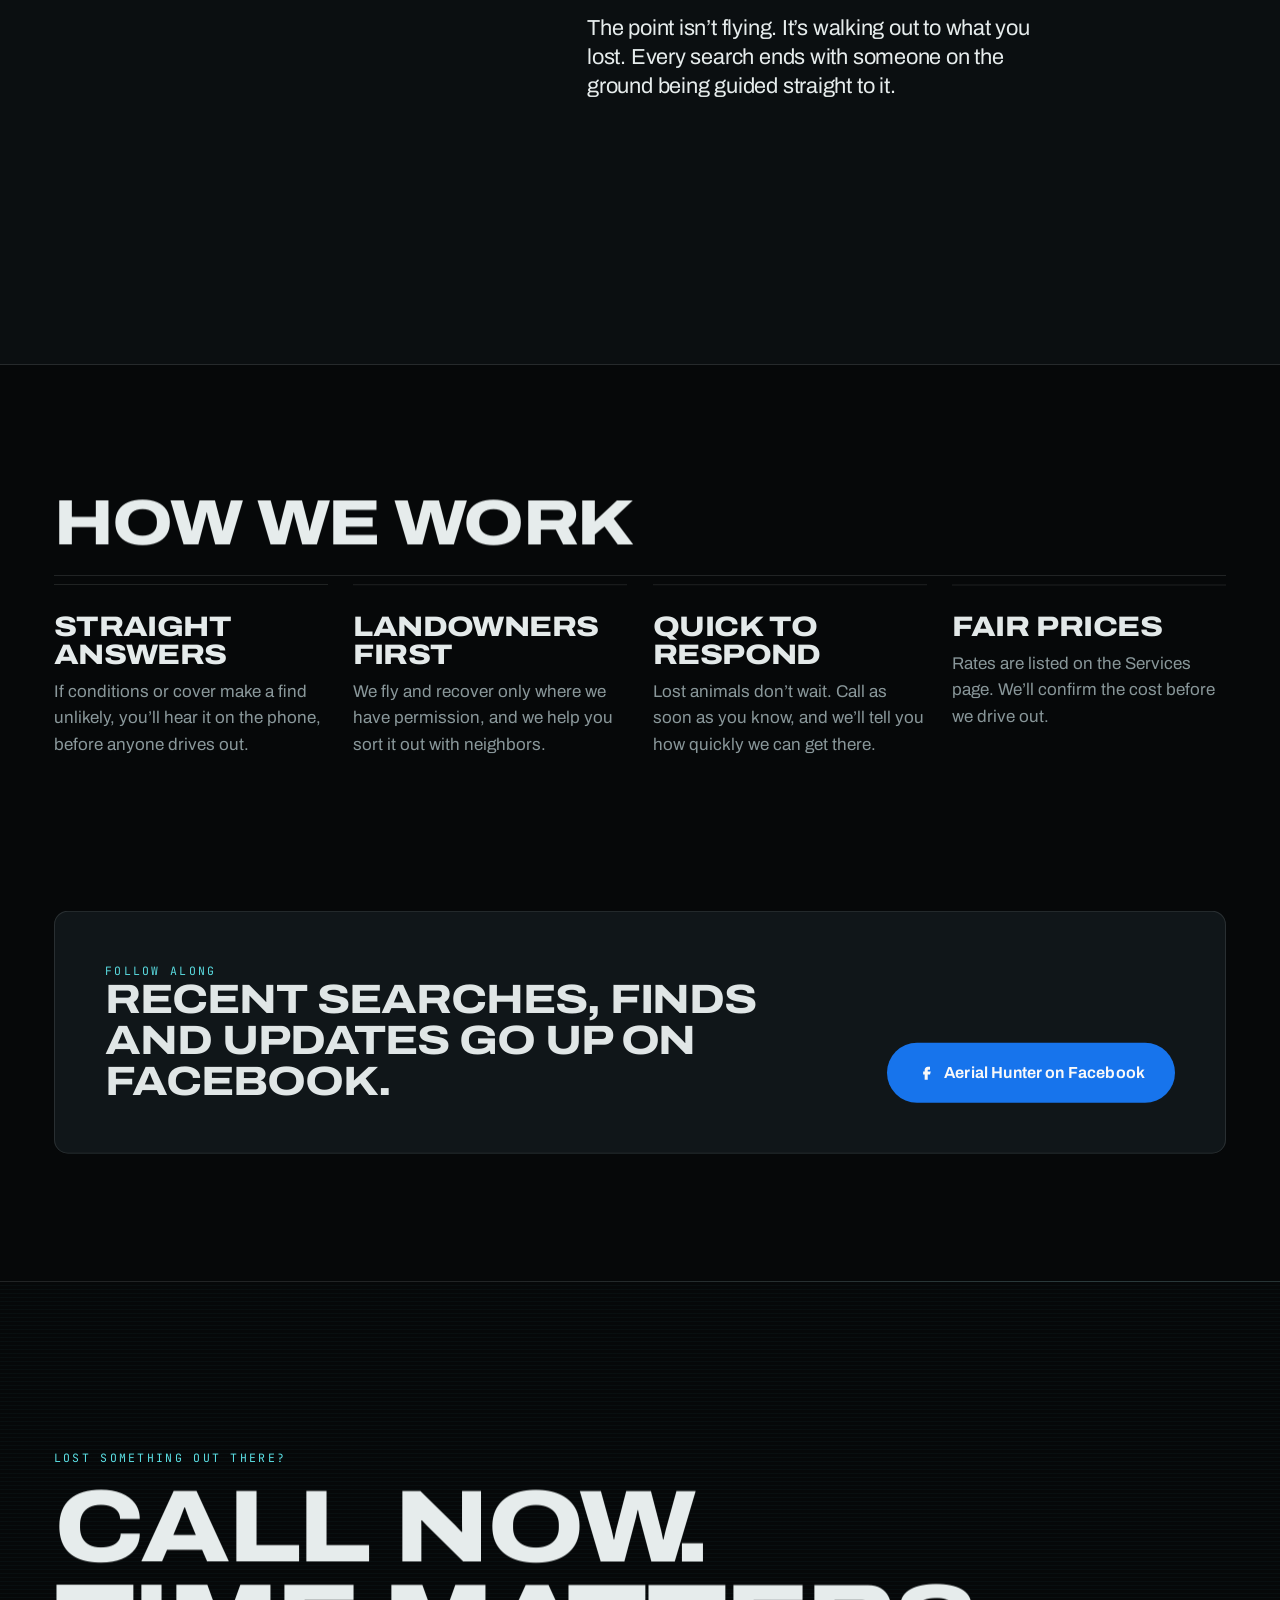
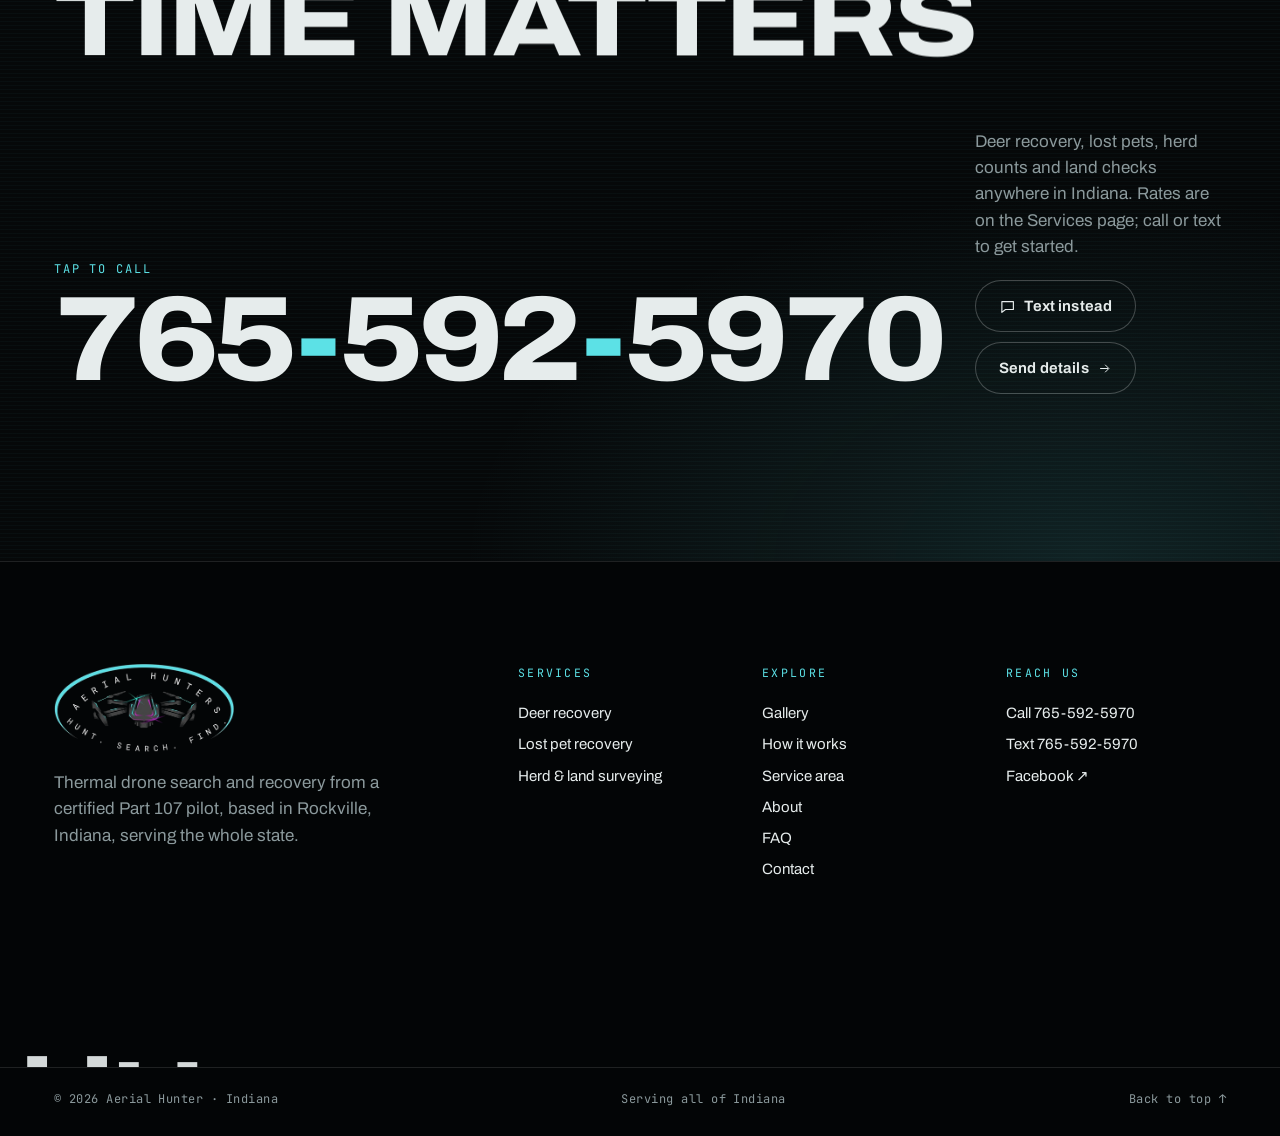
==== commit 09fa0cb5: "Add a Gallery page of recent recoveries" ====
--- a/about/index.html
+++ b/about/index.html
@@ -14,7 +14,7 @@
 <link rel="apple-touch-icon" href="../assets/img/logo-square.png">
 <link rel="preconnect" href="https://fonts.googleapis.com"><link rel="preconnect" href="https://fonts.gstatic.com" crossorigin>
 <link rel="stylesheet" href="https://fonts.googleapis.com/css2?family=Archivo:wdth,wght@62..125,300..900&family=JetBrains+Mono:wght@400;500&display=swap">
-<link rel="stylesheet" href="../assets/css/site.css?v=469">
+<link rel="stylesheet" href="../assets/css/site.css?v=474">
 <script type="application/ld+json">{"@context":"https://schema.org","@type":"LocalBusiness","name":"Aerial Hunter","slogan":"Hunt. Search. Find.","telephone":"+1-765-592-5970","areaServed":{"@type":"State","name":"Indiana"},"sameAs":["https://www.facebook.com/people/Aerial-Hunter/61583336984487/"],"description":"Thermal drone deer recovery, lost pet recovery and herd and land surveying."}</script>
 <script>(function(d,w){var h=d.documentElement;h.className=h.className.replace('no-js','js');var rm=w.matchMedia&&w.matchMedia('(prefers-reduced-motion: reduce)').matches;if(!rm){h.classList.add('motion');try{if(sessionStorage.getItem('ah-pt')==='1')h.classList.add('pt-in')}catch(e){}}else{h.classList.add('no-motion')}setTimeout(function(){if(!w.__ahReady){h.classList.remove('motion','pt-in');h.classList.add('no-motion')}},4000)})(document,window)</script>
 </head>
@@ -24,7 +24,7 @@
 <header class="hdr" data-hdr>
   <div class="hdr-in">
     <a class="hdr-logo" href="../" aria-label="Aerial Hunter home"><span class="logo "><img src="../assets/img/logo-sm.png" alt="" width="412" height="202"><span class="logo-t"><b>Aerial Hunter</b><i>Hunt. Search. Find.</i></span></span></a>
-    <nav class="hdr-nav" aria-label="Primary"><a href="../services/" class="ul">Services</a><a href="../how-it-works/" class="ul">How it works</a><a href="../service-area/" class="ul">Service area</a><a href="../about/" aria-current="page" class="ul">About</a><a href="../faq/" class="ul">FAQ</a></nav>
+    <nav class="hdr-nav" aria-label="Primary"><a href="../services/" class="ul">Services</a><a href="../gallery/" class="ul">Gallery</a><a href="../how-it-works/" class="ul">How it works</a><a href="../service-area/" class="ul">Service area</a><a href="../about/" aria-current="page" class="ul">About</a><a href="../faq/" class="ul">FAQ</a></nav>
     <div class="hdr-r">
       <span class="hdr-status mono"><i></i>Indiana</span>
       <a class="btn btn-sm hdr-cta" href="tel:+17655925970" data-magnetic><span><svg class="ico" viewBox="0 0 24 24" aria-hidden="true"><path d="M6.6 3.5l2.6.3 1.2 4-2 1.6a12 12 0 006.2 6.2l1.6-2 4 1.2.3 2.6c0 1-.9 2-2 2C10.8 19.4 4.6 13.2 4.6 5.5c0-1.1 1-2 2-2z" fill="none" stroke="currentColor" stroke-width="1.6" stroke-linejoin="round"/></svg>765-592-5970</span></a>
@@ -34,7 +34,7 @@
   </div>
 </header>
 <div class="menu" id="menu" data-menu aria-hidden="true">
-  <nav class="menu-nav" aria-label="Mobile"><a href="../"><span class="mn-t">Home</span></a><a href="../services/"><span class="mn-t">Services</span></a><a href="../how-it-works/"><span class="mn-t">How it works</span></a><a href="../service-area/"><span class="mn-t">Service area</span></a><a href="../about/"><span class="mn-t">About</span></a><a href="../faq/"><span class="mn-t">FAQ</span></a><a href="../contact/"><span class="mn-t">Contact</span></a></nav>
+  <nav class="menu-nav" aria-label="Mobile"><a href="../"><span class="mn-t">Home</span></a><a href="../services/"><span class="mn-t">Services</span></a><a href="../gallery/"><span class="mn-t">Gallery</span></a><a href="../how-it-works/"><span class="mn-t">How it works</span></a><a href="../service-area/"><span class="mn-t">Service area</span></a><a href="../about/"><span class="mn-t">About</span></a><a href="../faq/"><span class="mn-t">FAQ</span></a><a href="../contact/"><span class="mn-t">Contact</span></a></nav>
   <div class="menu-foot">
     <a class="menu-call" href="tel:+17655925970"><svg class="ico" viewBox="0 0 24 24" aria-hidden="true"><path d="M6.6 3.5l2.6.3 1.2 4-2 1.6a12 12 0 006.2 6.2l1.6-2 4 1.2.3 2.6c0 1-.9 2-2 2C10.8 19.4 4.6 13.2 4.6 5.5c0-1.1 1-2 2-2z" fill="none" stroke="currentColor" stroke-width="1.6" stroke-linejoin="round"/></svg><span><span class="eyebrow">Call or text</span>765-592-5970</span></a>
     <a class="ul mono" href="https://www.facebook.com/people/Aerial-Hunter/61583336984487/" target="_blank" rel="noopener">Facebook ↗</a>
@@ -105,7 +105,7 @@
       </div>
       <div class="ftr-col">
         <p class="eyebrow">Explore</p>
-        <ul class="ftr-links"><li><a class="ul" href="../how-it-works/">How it works</a></li><li><a class="ul" href="../service-area/">Service area</a></li><li><a class="ul" href="../about/">About</a></li><li><a class="ul" href="../faq/">FAQ</a></li><li><a class="ul" href="../contact/">Contact</a></li></ul>
+        <ul class="ftr-links"><li><a class="ul" href="../gallery/">Gallery</a></li><li><a class="ul" href="../how-it-works/">How it works</a></li><li><a class="ul" href="../service-area/">Service area</a></li><li><a class="ul" href="../about/">About</a></li><li><a class="ul" href="../faq/">FAQ</a></li><li><a class="ul" href="../contact/">Contact</a></li></ul>
       </div>
       <div class="ftr-col">
         <p class="eyebrow">Reach us</p>
@@ -132,7 +132,7 @@
 <script src="../assets/vendor/gsap.min.js" defer></script>
 <script src="../assets/vendor/ScrollTrigger.min.js" defer></script>
 <script src="../assets/vendor/lenis.min.js" defer></script>
-<script src="../assets/js/site.js?v=469" defer></script>
+<script src="../assets/js/site.js?v=474" defer></script>
 
 </body>
 </html>
--- a/assets/css/site.css
+++ b/assets/css/site.css
@@ -103,7 +103,7 @@
 .menu-open .mb-i i:first-child{transform:translateY(2.75px) rotate(45deg)}
 .menu-open .mb-i i:last-child{transform:translateY(-2.75px) rotate(-45deg)}
 @media(min-width:1100px){
-  .hdr-nav{display:flex;gap:clamp(18px,2vw,32px);font-weight:500;font-size:15px}
+  .hdr-nav{display:flex;gap:clamp(14px,1.6vw,28px);font-weight:500;font-size:15px}
   .hdr-status,.hdr-cta{display:inline-flex}
   .menu-btn,.hdr-callm{display:none}
 }
@@ -115,7 +115,7 @@
 .menu-nav a .mono{font-size:11px;color:var(--cy);letter-spacing:0}
 .mn-t{display:inline-block;transform:translateY(105%);transition:transform .8s var(--ease)}
 .menu-open .mn-t{transform:none}
-.menu-nav a:nth-child(2) .mn-t{transition-delay:.04s}.menu-nav a:nth-child(3) .mn-t{transition-delay:.08s}.menu-nav a:nth-child(4) .mn-t{transition-delay:.12s}.menu-nav a:nth-child(5) .mn-t{transition-delay:.16s}.menu-nav a:nth-child(6) .mn-t{transition-delay:.2s}.menu-nav a:nth-child(7) .mn-t{transition-delay:.24s}
+.menu-nav a:nth-child(2) .mn-t{transition-delay:.04s}.menu-nav a:nth-child(3) .mn-t{transition-delay:.08s}.menu-nav a:nth-child(4) .mn-t{transition-delay:.12s}.menu-nav a:nth-child(5) .mn-t{transition-delay:.16s}.menu-nav a:nth-child(6) .mn-t{transition-delay:.2s}.menu-nav a:nth-child(7) .mn-t{transition-delay:.24s}.menu-nav a:nth-child(8) .mn-t{transition-delay:.28s}
 .menu-foot{display:grid;gap:18px;position:relative}
 .menu-call{display:flex;align-items:center;gap:14px;padding:16px 18px;border-radius:14px;background:var(--cy);color:#031012;font-weight:750;font-size:24px;font-stretch:112%}
 .menu-call .ico{width:28px;height:28px}
@@ -809,6 +809,47 @@
 .cursor.is-label .cursor-t{opacity:1}
 .cursor.is-hidden{opacity:0}
 
+
+/* Gallery */
+.gal{padding-bottom:clamp(48px,6vw,80px)}
+.gal-grid{display:grid;gap:10px}
+.gal-item{margin:0;min-width:0;border-radius:10px;overflow:hidden;background:var(--panel)}
+.gal-btn{display:block;width:100%;padding:0;text-align:left;cursor:zoom-in}
+.gal-btn picture,.gal-btn img{display:block;width:100%;height:auto;max-width:100%}
+.gal-btn img{transform-origin:50% 50%;transition:transform 1.2s var(--ease)}
+@media(hover:hover) and (pointer:fine){.gal-btn:hover img{transform:scale(1.035)}}
+@media(min-width:900px){
+  .gal-grid{grid-template-columns:minmax(0,1fr) minmax(0,1fr);gap:18px 22px;align-items:start}
+  .gal-item:nth-child(odd){margin-top:0}
+  .gal-item:nth-child(even){margin-top:clamp(28px,4vw,64px)}
+}
+.gal-cta{padding-block:clamp(56px,9vw,140px);display:grid;gap:18px;justify-items:start;border-top:1px solid var(--line)}
+.gal-cta h2{max-width:12ch}
+.gal-cta .lead{max-width:38ch}
+.gal-cta-btns{display:flex;flex-wrap:wrap;gap:10px;margin-top:8px}
+
+/* Lightbox */
+.lb{position:fixed;inset:0;z-index:280;display:grid;place-items:center;padding:max(16px, env(safe-area-inset-top)) 16px max(16px, env(safe-area-inset-bottom))}
+.lb[hidden]{display:none}
+.lb-scrim{position:absolute;inset:0;background:#04070A;cursor:zoom-out}
+.lb-frame{position:relative;z-index:1;margin:0;max-width:min(92vw, 980px);max-height:calc(100svh - 48px);display:grid;place-items:center}
+.lb-frame img{display:block;max-width:min(92vw, 980px);max-height:calc(100svh - 56px);width:auto;height:auto;object-fit:contain;border-radius:6px;box-shadow:0 20px 60px rgba(0,0,0,.45)}
+.lb-close,.lb-prev,.lb-next{position:absolute;z-index:2;display:grid;place-items:center;color:var(--fg);background:color-mix(in srgb,var(--bg) 72%,transparent);box-shadow:inset 0 0 0 1px var(--line);backdrop-filter:blur(10px);-webkit-backdrop-filter:blur(10px);transition:background .3s,color .3s,box-shadow .3s}
+.lb-close:hover,.lb-prev:hover,.lb-next:hover{background:var(--fg);color:var(--bg);box-shadow:none}
+.lb-close{top:max(12px, env(safe-area-inset-top));right:max(12px, var(--pad));width:44px;height:44px;border-radius:50%}
+.lb-close svg{width:18px;height:18px;display:block}
+html.lb-open .hdr,html.lb-open .callbar{visibility:hidden;pointer-events:none}
+html.lb-open{overflow:hidden}
+.lb-prev,.lb-next{top:50%;width:44px;height:44px;border-radius:50%;transform:translateY(-50%)}
+.lb-prev{left:max(8px, env(safe-area-inset-left))}
+.lb-next{right:max(8px, env(safe-area-inset-right))}
+.lb-prev .arr,.lb-next .arr{width:18px;height:18px}
+@media(min-width:900px){
+  .lb-prev{left:max(16px, var(--pad))}
+  .lb-next{right:max(16px, var(--pad))}
+}
+.no-motion .gal-btn img{transition:none}
+
 /* Motion initial states */
 .motion [data-split]{visibility:hidden}
 .motion [data-split].is-split{visibility:visible}
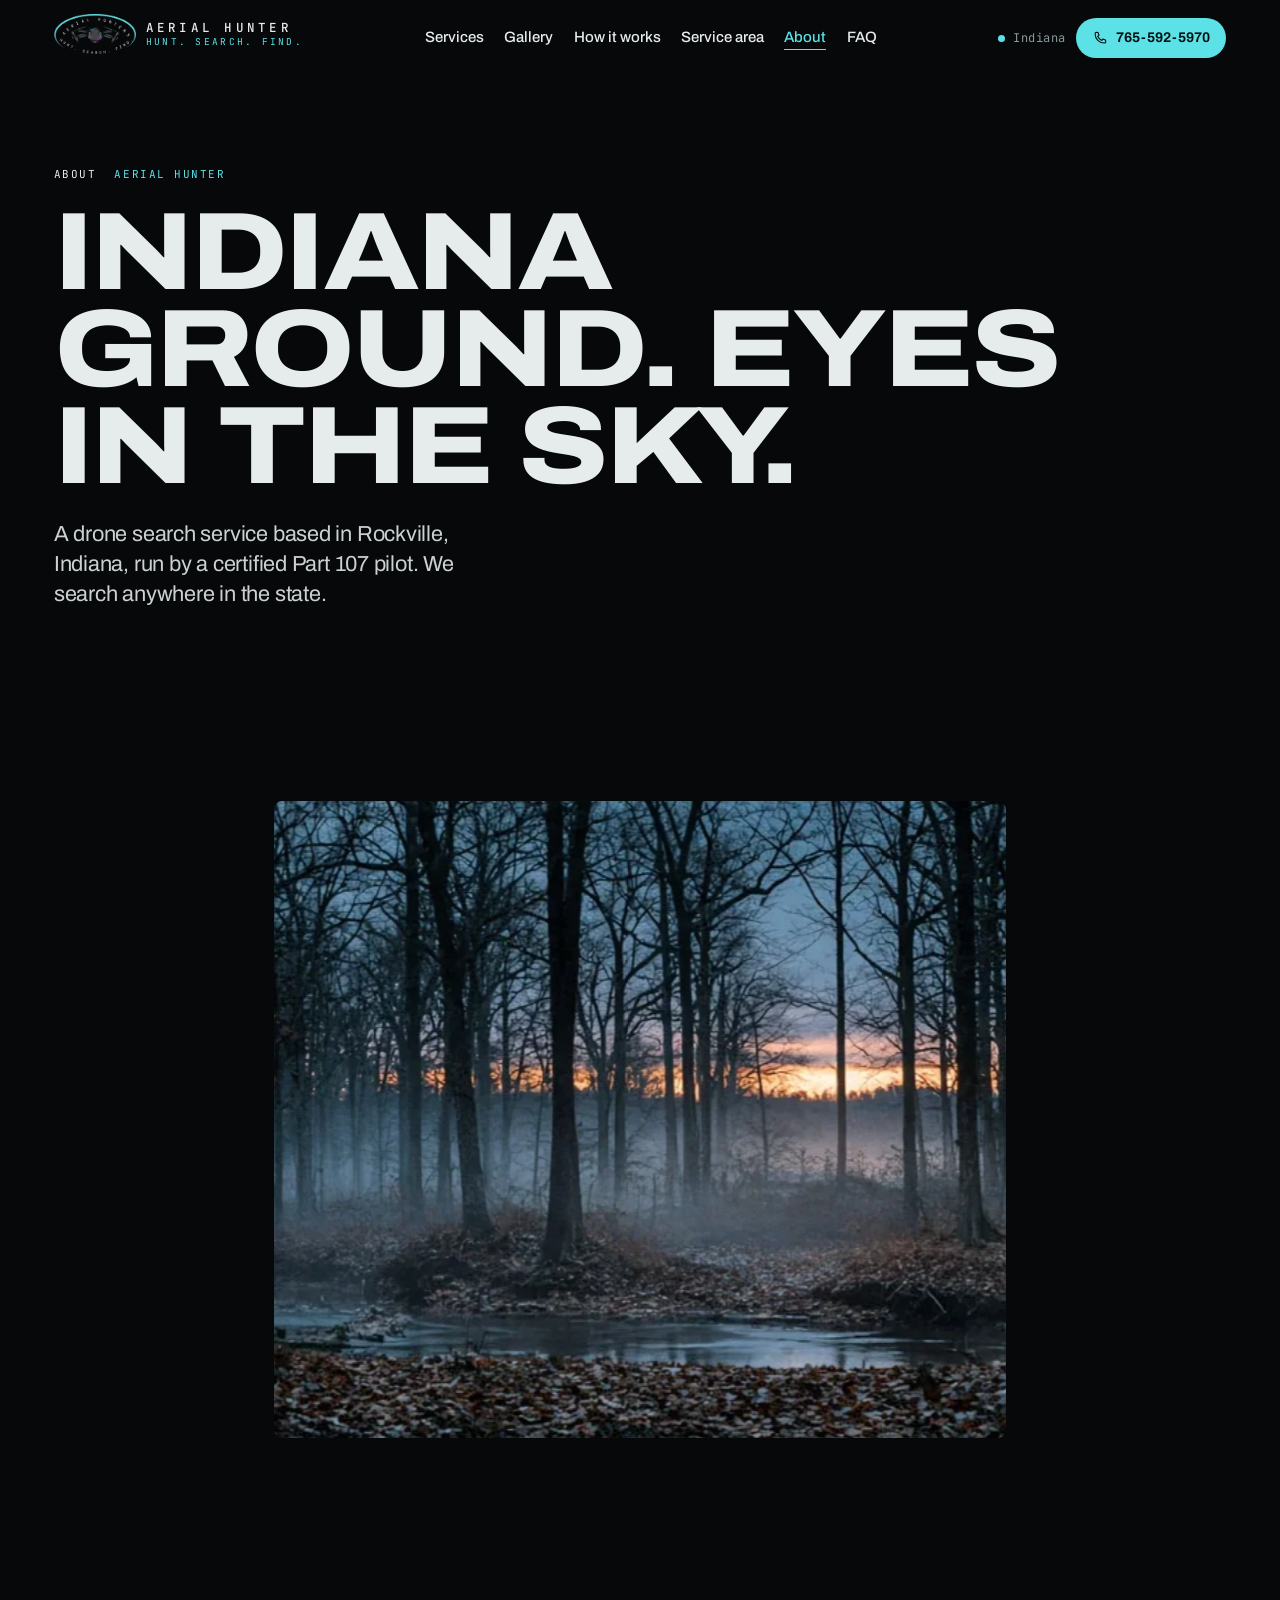
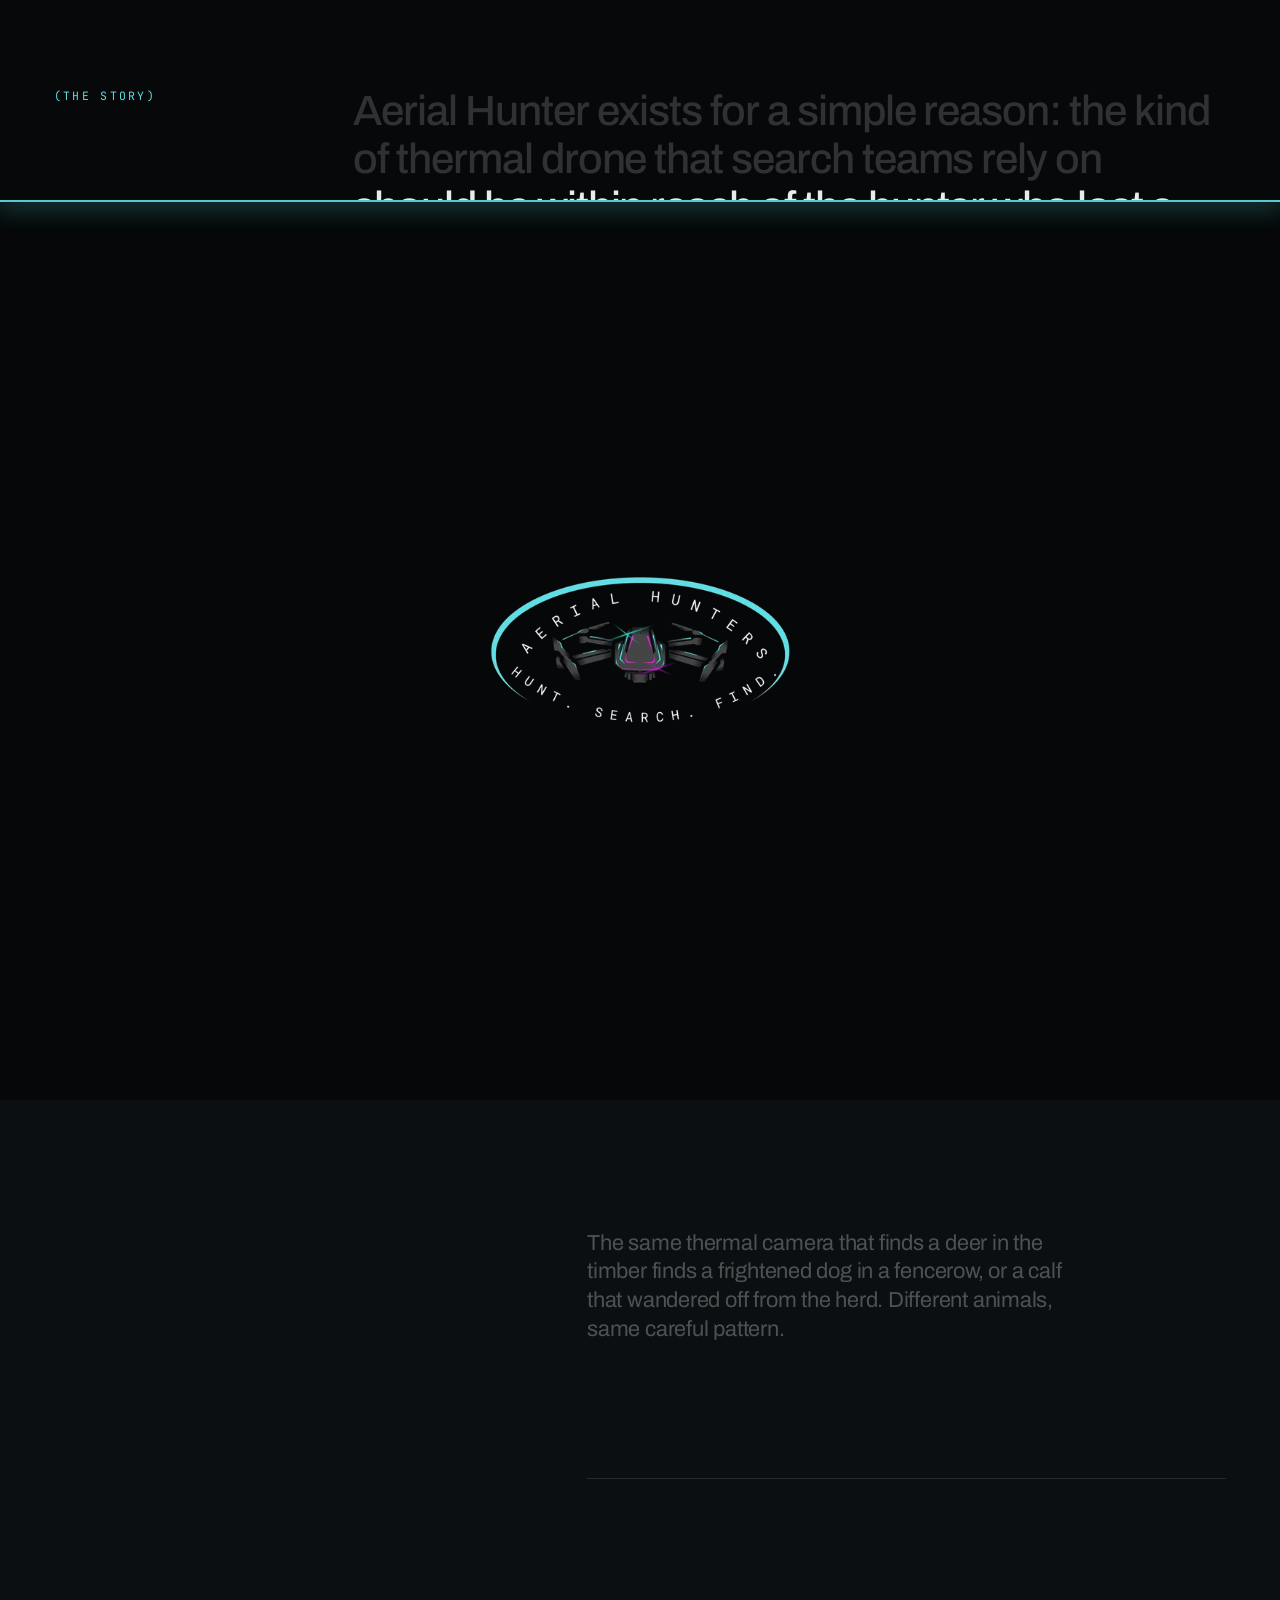
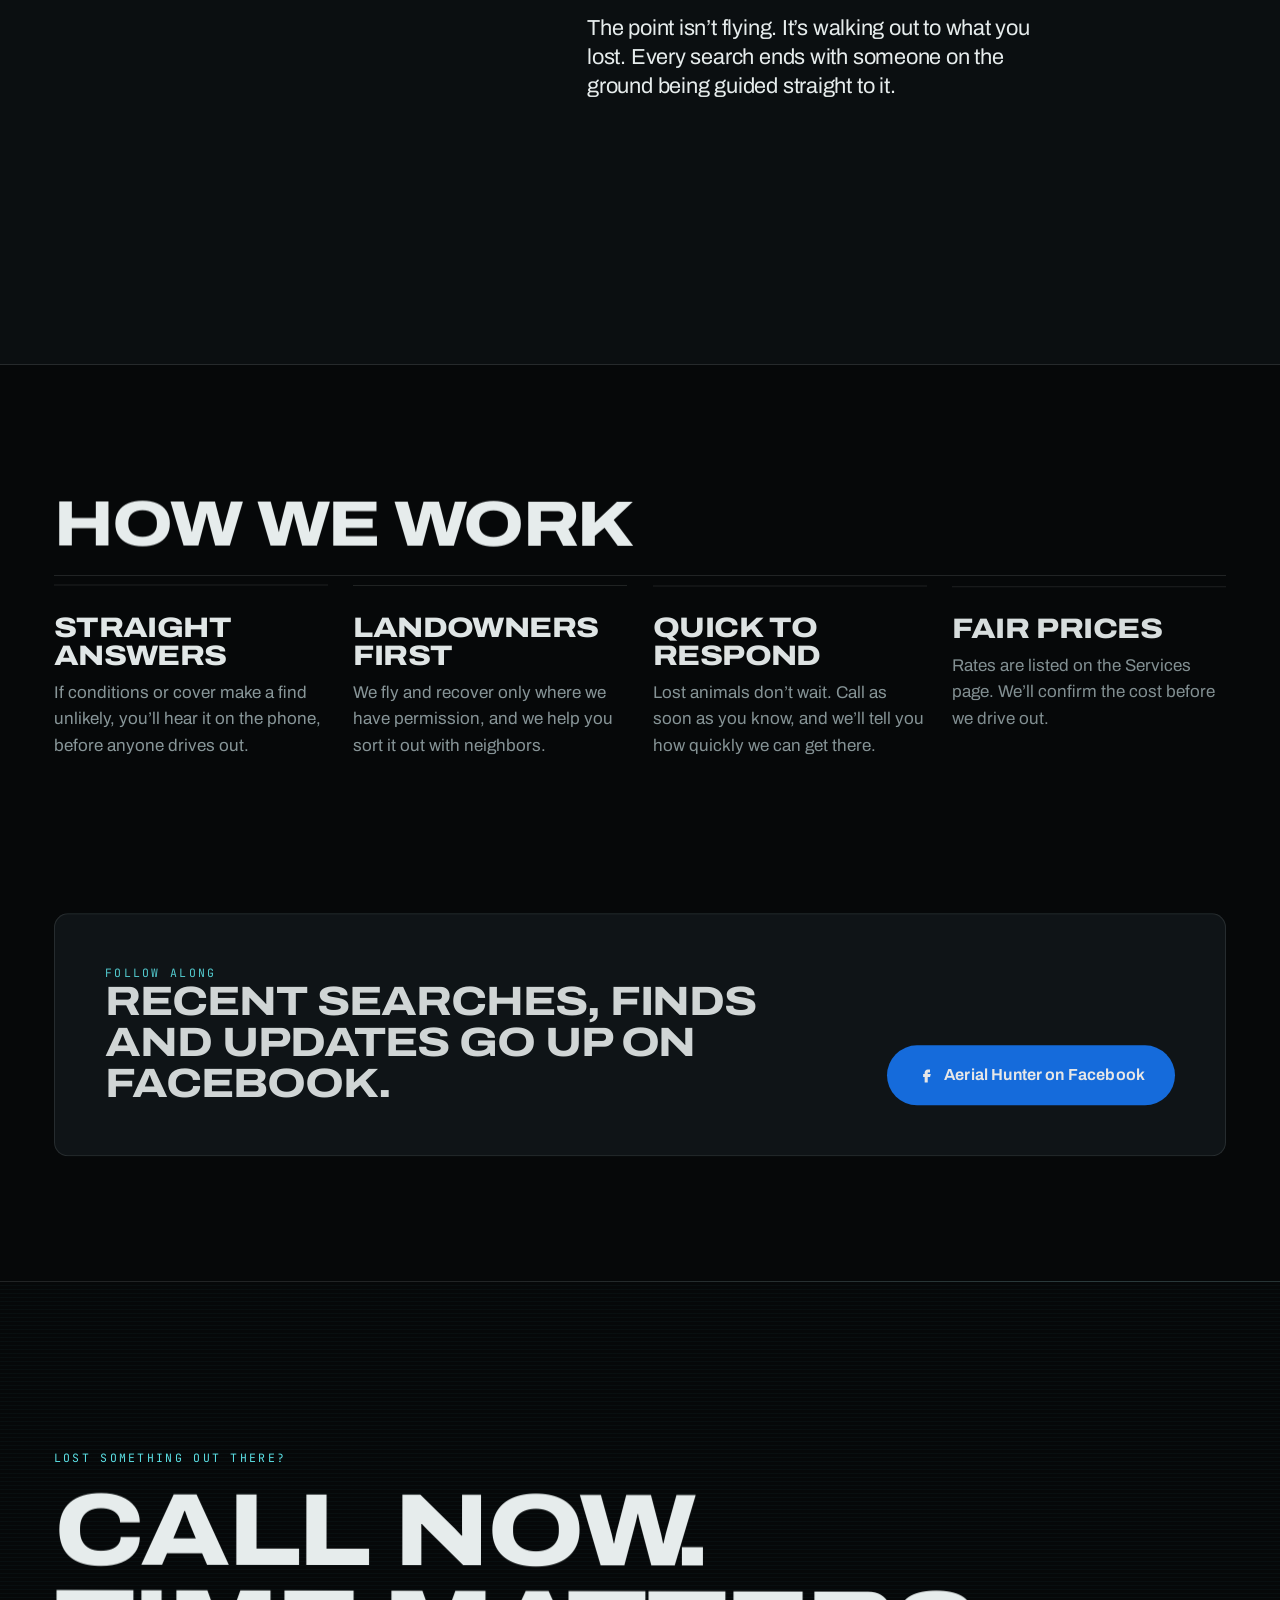
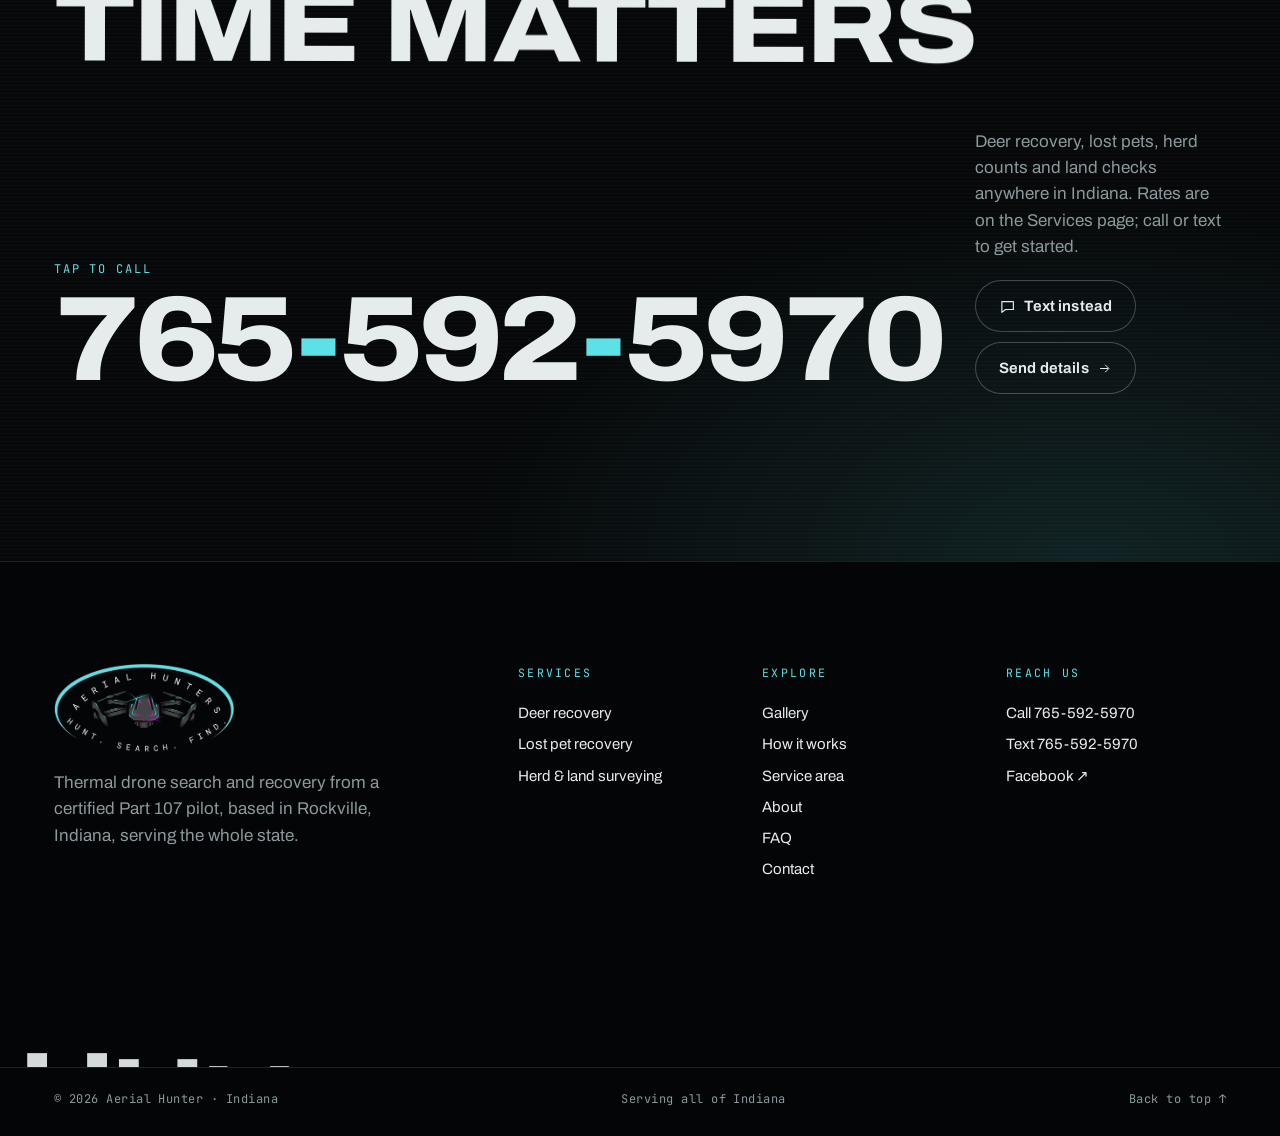
==== commit 31c81f34: "Add two more recovery photos to the Gallery" ====
--- a/about/index.html
+++ b/about/index.html
@@ -14,7 +14,7 @@
 <link rel="apple-touch-icon" href="../assets/img/logo-square.png">
 <link rel="preconnect" href="https://fonts.googleapis.com"><link rel="preconnect" href="https://fonts.gstatic.com" crossorigin>
 <link rel="stylesheet" href="https://fonts.googleapis.com/css2?family=Archivo:wdth,wght@62..125,300..900&family=JetBrains+Mono:wght@400;500&display=swap">
-<link rel="stylesheet" href="../assets/css/site.css?v=474">
+<link rel="stylesheet" href="../assets/css/site.css?v=475">
 <script type="application/ld+json">{"@context":"https://schema.org","@type":"LocalBusiness","name":"Aerial Hunter","slogan":"Hunt. Search. Find.","telephone":"+1-765-592-5970","areaServed":{"@type":"State","name":"Indiana"},"sameAs":["https://www.facebook.com/people/Aerial-Hunter/61583336984487/"],"description":"Thermal drone deer recovery, lost pet recovery and herd and land surveying."}</script>
 <script>(function(d,w){var h=d.documentElement;h.className=h.className.replace('no-js','js');var rm=w.matchMedia&&w.matchMedia('(prefers-reduced-motion: reduce)').matches;if(!rm){h.classList.add('motion');try{if(sessionStorage.getItem('ah-pt')==='1')h.classList.add('pt-in')}catch(e){}}else{h.classList.add('no-motion')}setTimeout(function(){if(!w.__ahReady){h.classList.remove('motion','pt-in');h.classList.add('no-motion')}},4000)})(document,window)</script>
 </head>
@@ -132,7 +132,7 @@
 <script src="../assets/vendor/gsap.min.js" defer></script>
 <script src="../assets/vendor/ScrollTrigger.min.js" defer></script>
 <script src="../assets/vendor/lenis.min.js" defer></script>
-<script src="../assets/js/site.js?v=474" defer></script>
+<script src="../assets/js/site.js?v=475" defer></script>
 
 </body>
 </html>
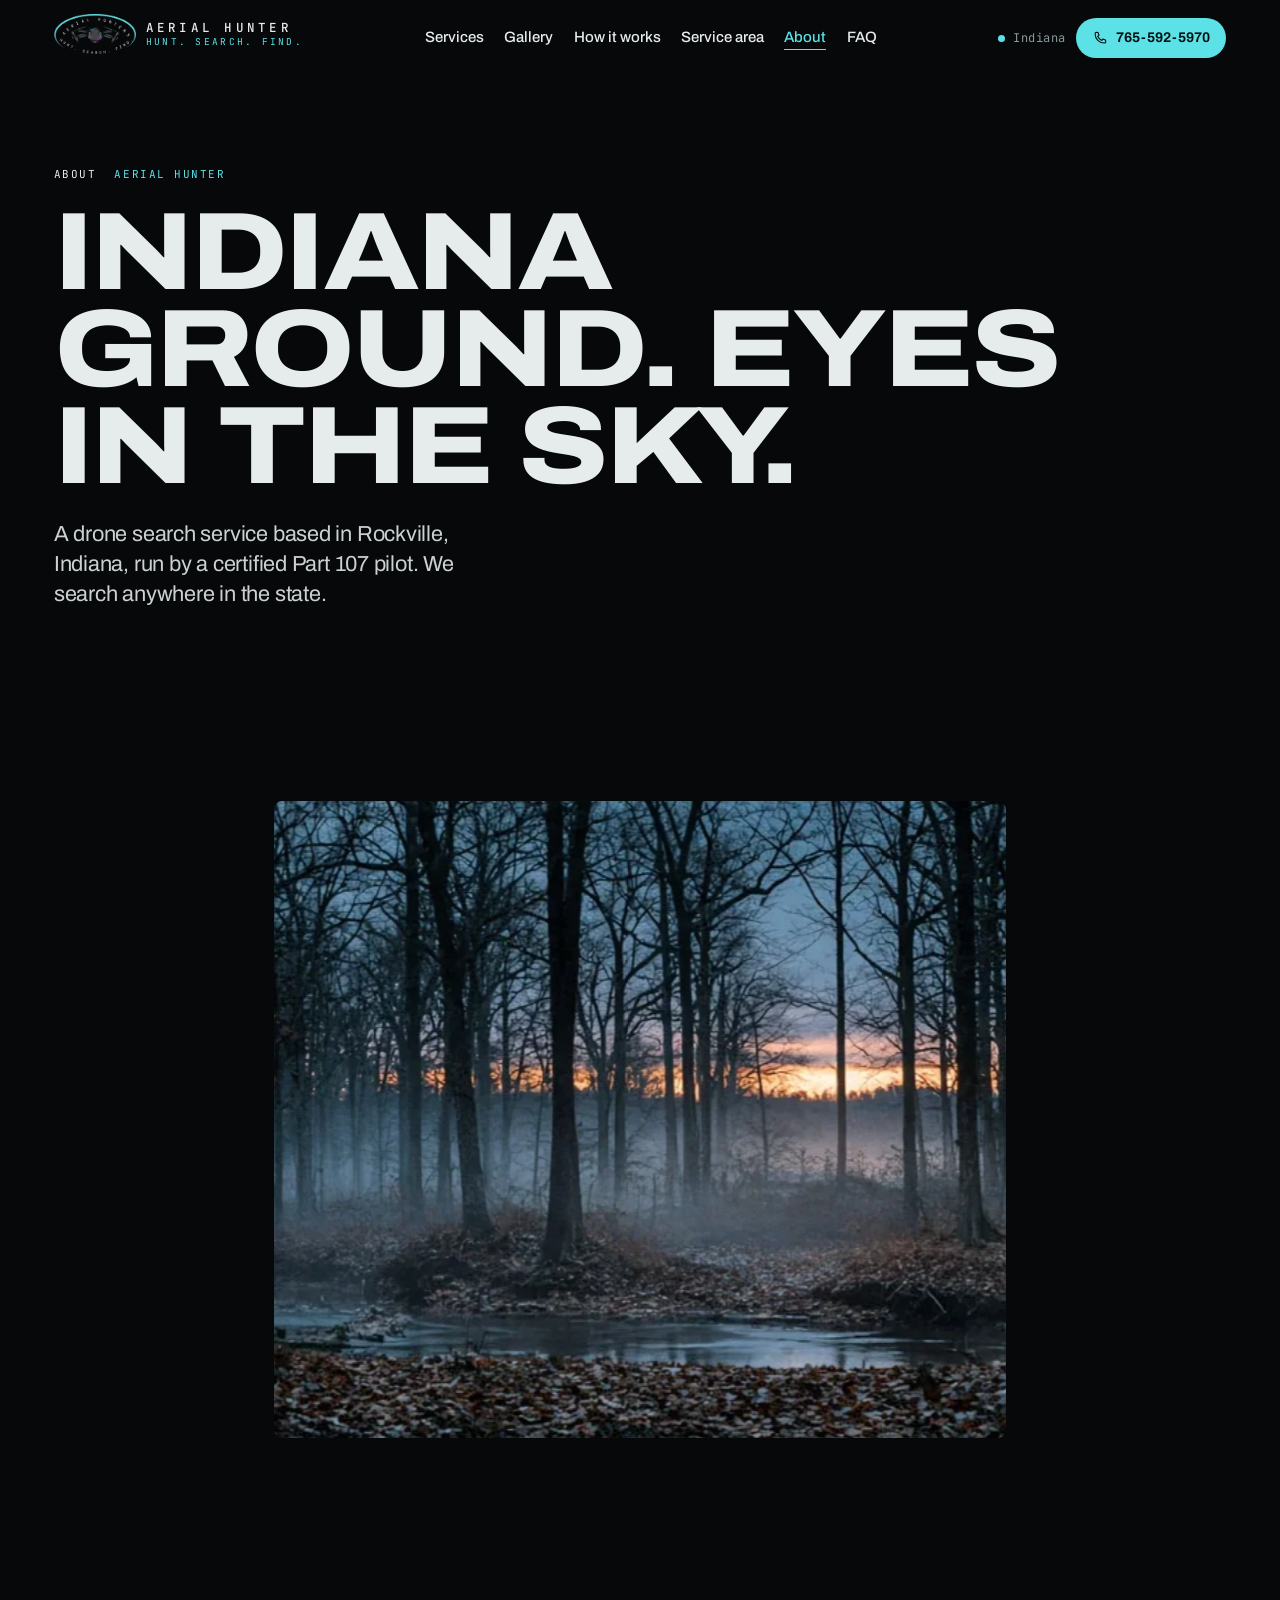
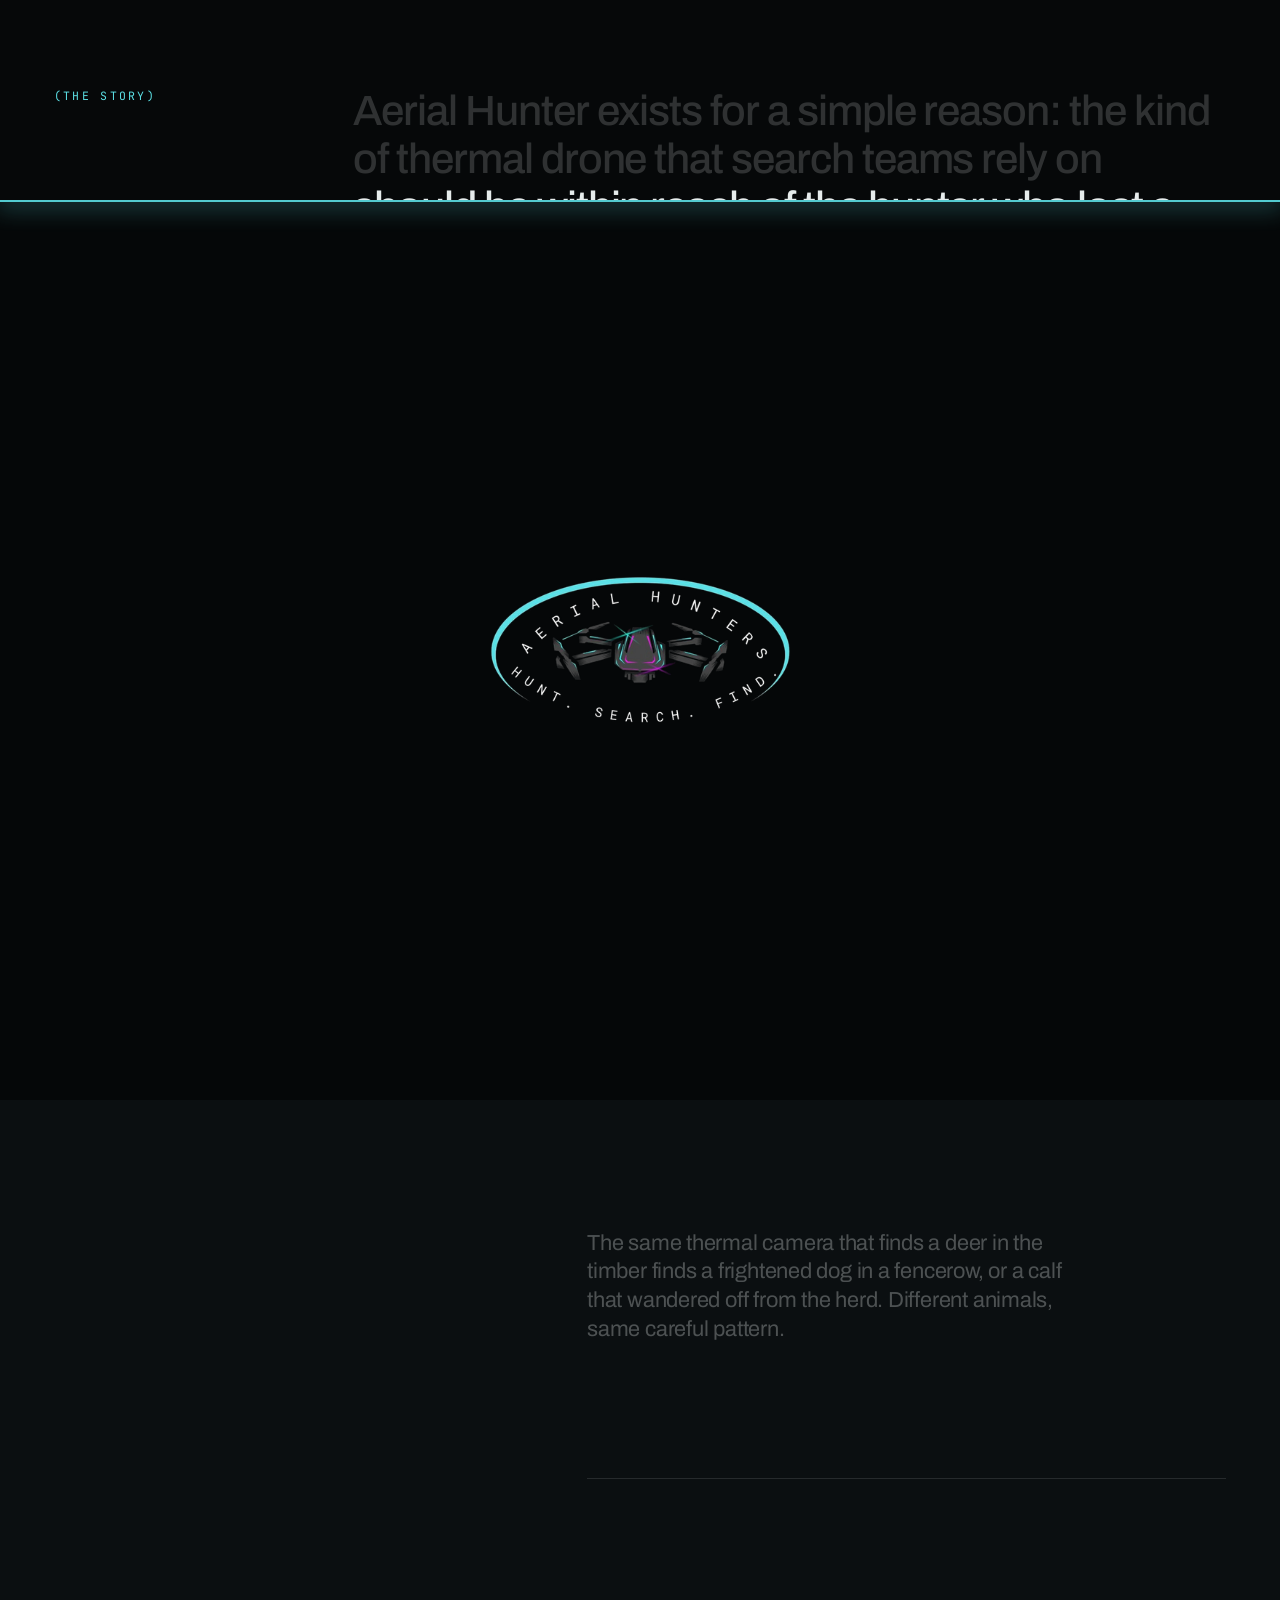
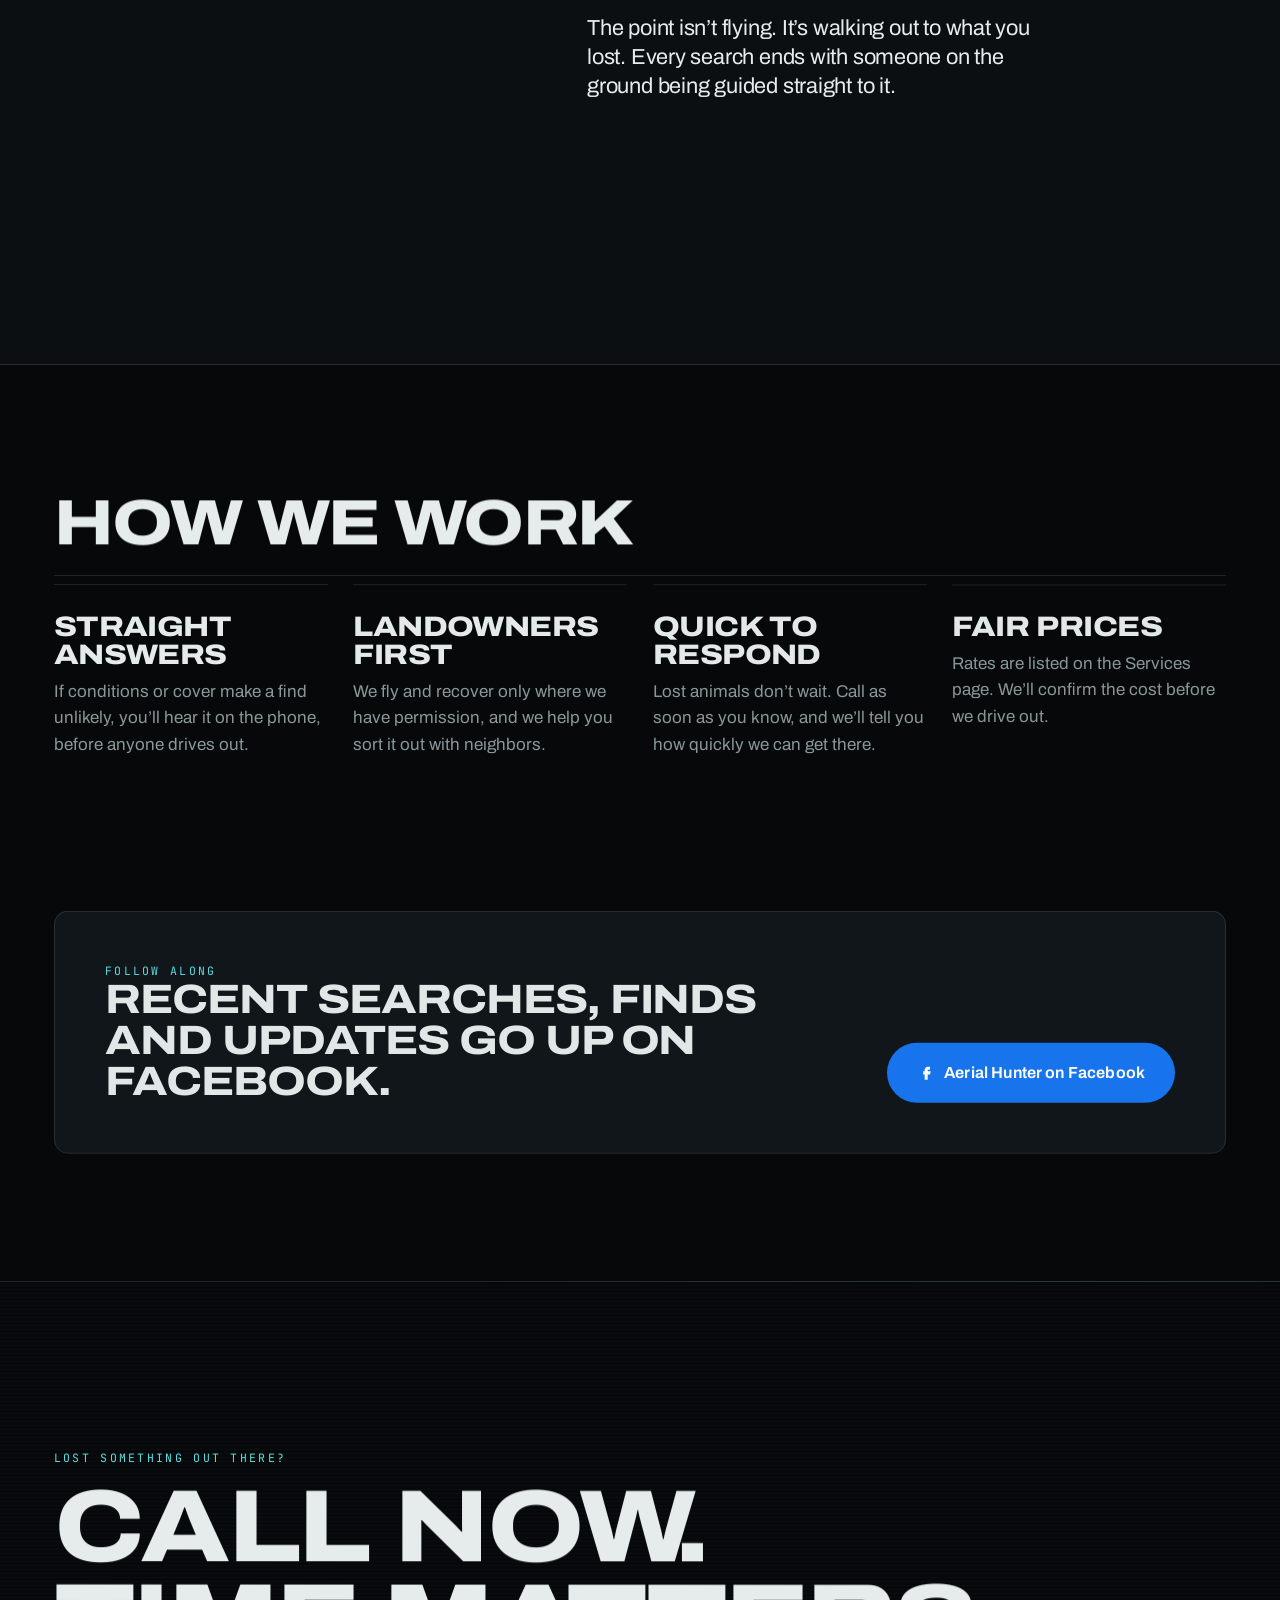
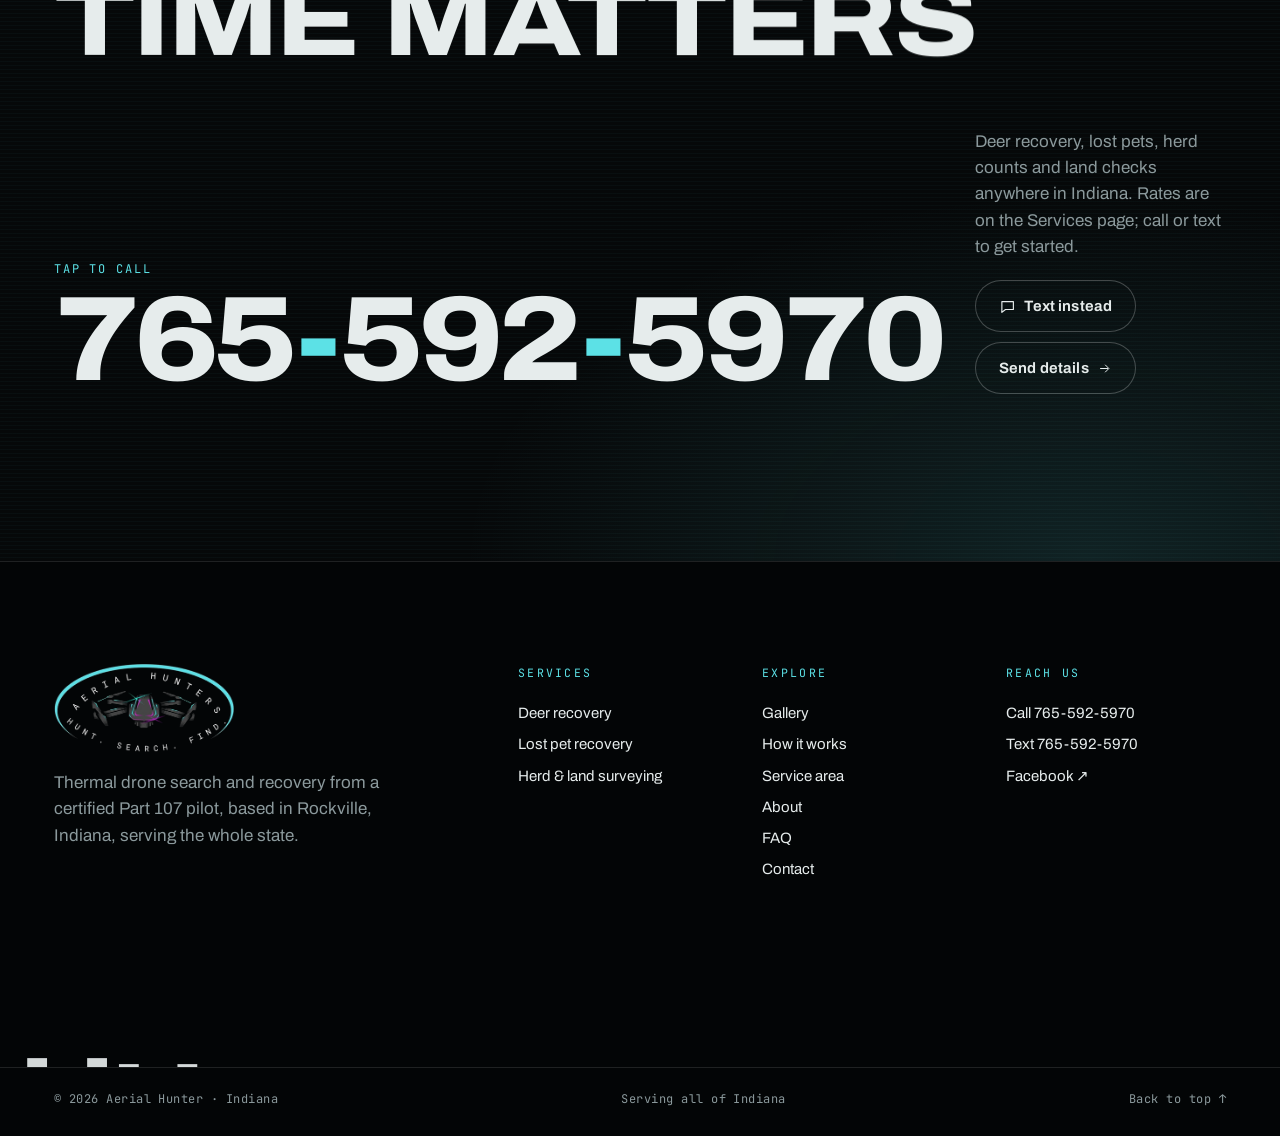
==== commit bae881f9: "Add a seventh recovery photo to the Gallery" ====
--- a/about/index.html
+++ b/about/index.html
@@ -14,7 +14,7 @@
 <link rel="apple-touch-icon" href="../assets/img/logo-square.png">
 <link rel="preconnect" href="https://fonts.googleapis.com"><link rel="preconnect" href="https://fonts.gstatic.com" crossorigin>
 <link rel="stylesheet" href="https://fonts.googleapis.com/css2?family=Archivo:wdth,wght@62..125,300..900&family=JetBrains+Mono:wght@400;500&display=swap">
-<link rel="stylesheet" href="../assets/css/site.css?v=475">
+<link rel="stylesheet" href="../assets/css/site.css?v=478">
 <script type="application/ld+json">{"@context":"https://schema.org","@type":"LocalBusiness","name":"Aerial Hunter","slogan":"Hunt. Search. Find.","telephone":"+1-765-592-5970","areaServed":{"@type":"State","name":"Indiana"},"sameAs":["https://www.facebook.com/people/Aerial-Hunter/61583336984487/"],"description":"Thermal drone deer recovery, lost pet recovery and herd and land surveying."}</script>
 <script>(function(d,w){var h=d.documentElement;h.className=h.className.replace('no-js','js');var rm=w.matchMedia&&w.matchMedia('(prefers-reduced-motion: reduce)').matches;if(!rm){h.classList.add('motion');try{if(sessionStorage.getItem('ah-pt')==='1')h.classList.add('pt-in')}catch(e){}}else{h.classList.add('no-motion')}setTimeout(function(){if(!w.__ahReady){h.classList.remove('motion','pt-in');h.classList.add('no-motion')}},4000)})(document,window)</script>
 </head>
@@ -132,7 +132,7 @@
 <script src="../assets/vendor/gsap.min.js" defer></script>
 <script src="../assets/vendor/ScrollTrigger.min.js" defer></script>
 <script src="../assets/vendor/lenis.min.js" defer></script>
-<script src="../assets/js/site.js?v=475" defer></script>
+<script src="../assets/js/site.js?v=478" defer></script>
 
 </body>
 </html>
--- a/assets/css/site.css
+++ b/assets/css/site.css
@@ -819,9 +819,11 @@
 .gal-btn img{transform-origin:50% 50%;transition:transform 1.2s var(--ease)}
 @media(hover:hover) and (pointer:fine){.gal-btn:hover img{transform:scale(1.035)}}
 @media(min-width:900px){
-  .gal-grid{grid-template-columns:minmax(0,1fr) minmax(0,1fr);gap:18px 22px;align-items:start}
+  .gal-grid{grid-template-columns:repeat(6,minmax(0,1fr));gap:18px 22px;align-items:start}
+  .gal-item:nth-child(-n+4){grid-column:span 3}
+  .gal-item:nth-child(n+5){grid-column:span 2;margin-top:0}
   .gal-item:nth-child(odd){margin-top:0}
-  .gal-item:nth-child(even){margin-top:clamp(28px,4vw,64px)}
+  .gal-item:nth-child(-n+4):nth-child(even){margin-top:clamp(28px,4vw,64px)}
 }
 .gal-cta{padding-block:clamp(56px,9vw,140px);display:grid;gap:18px;justify-items:start;border-top:1px solid var(--line)}
 .gal-cta h2{max-width:12ch}
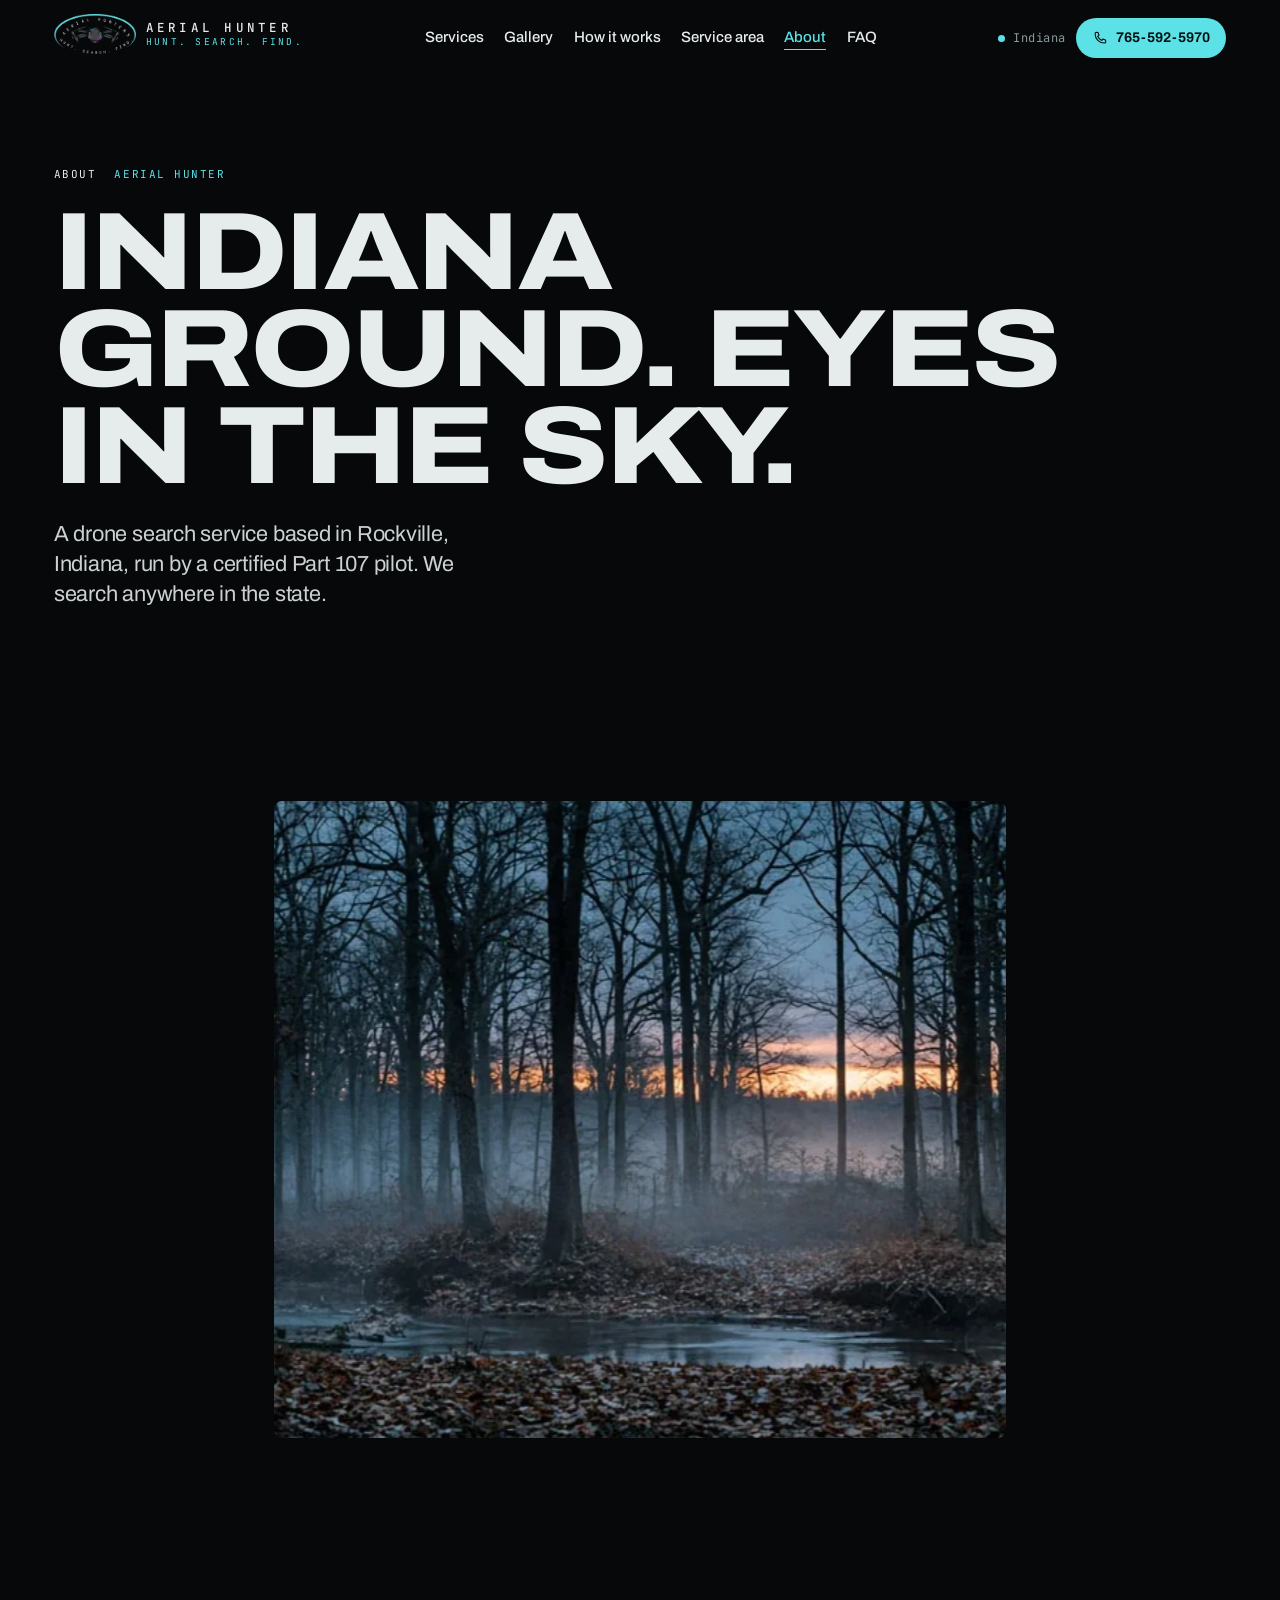
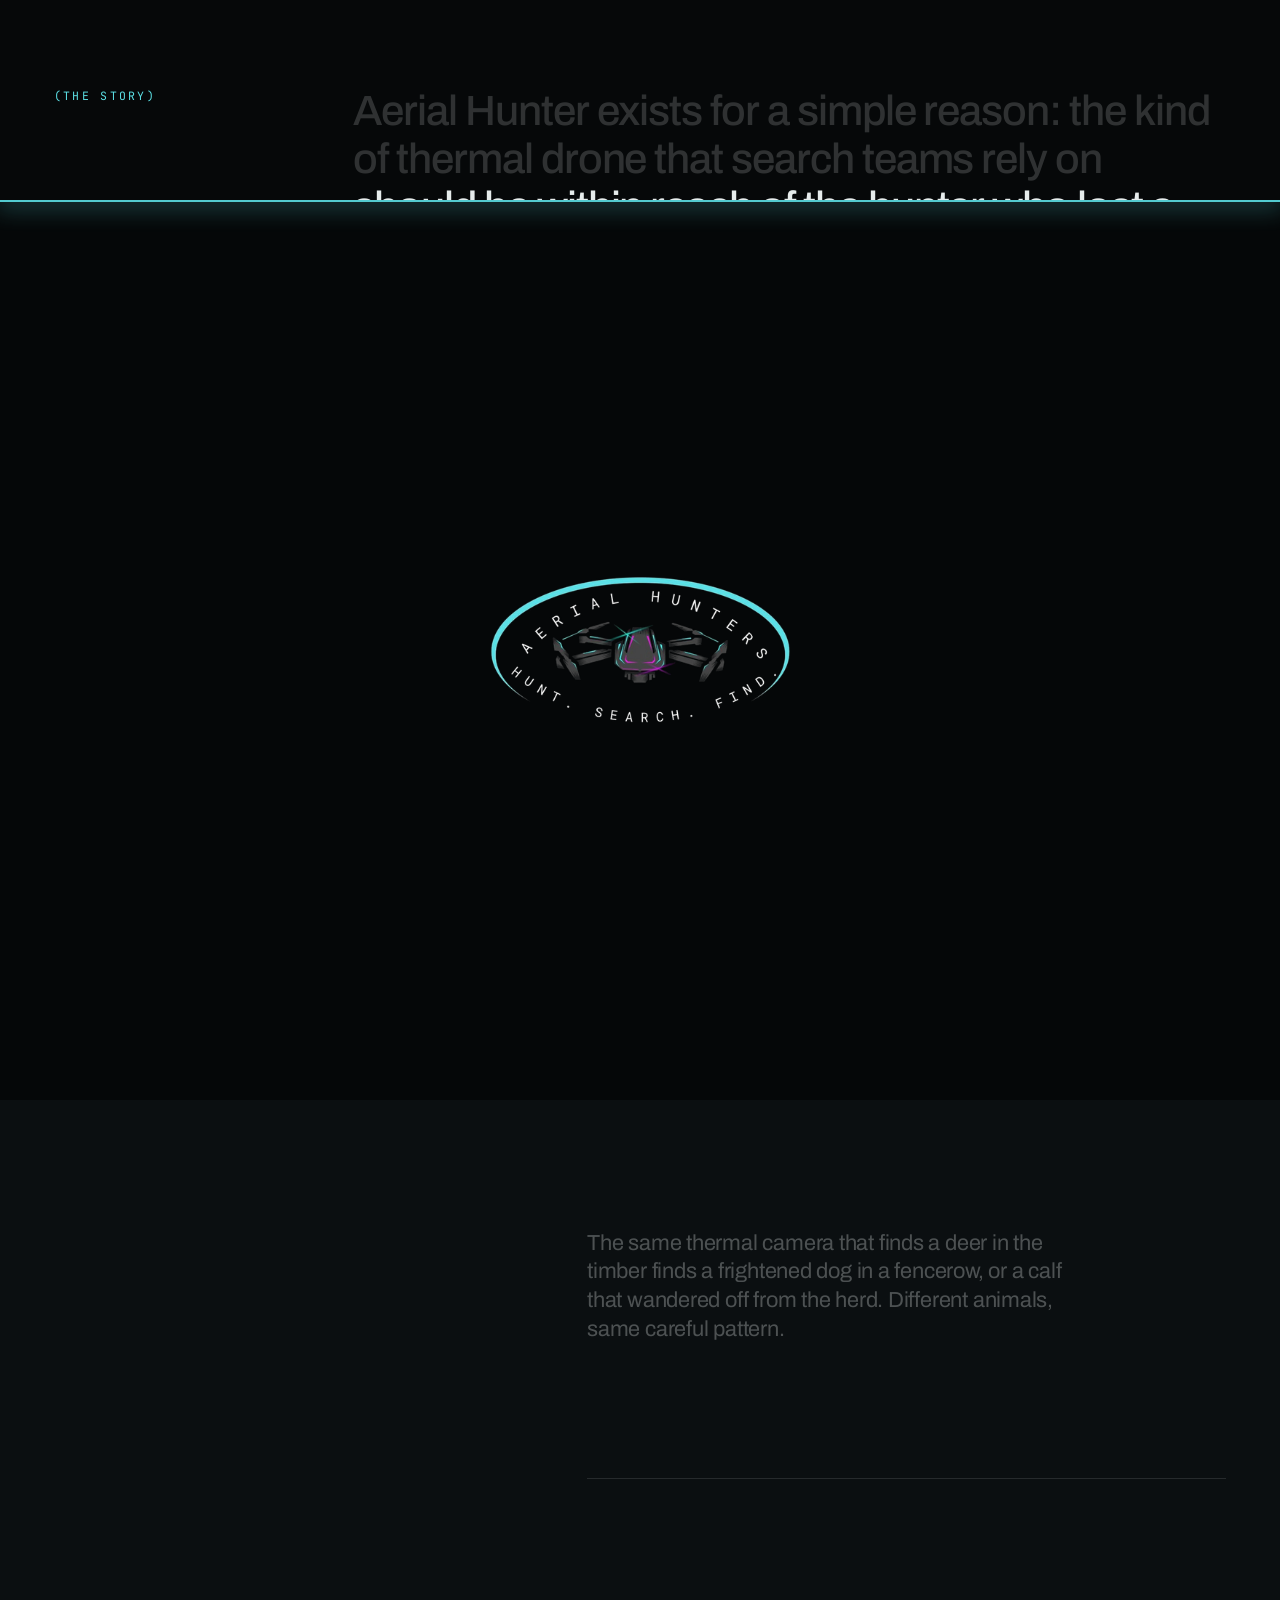
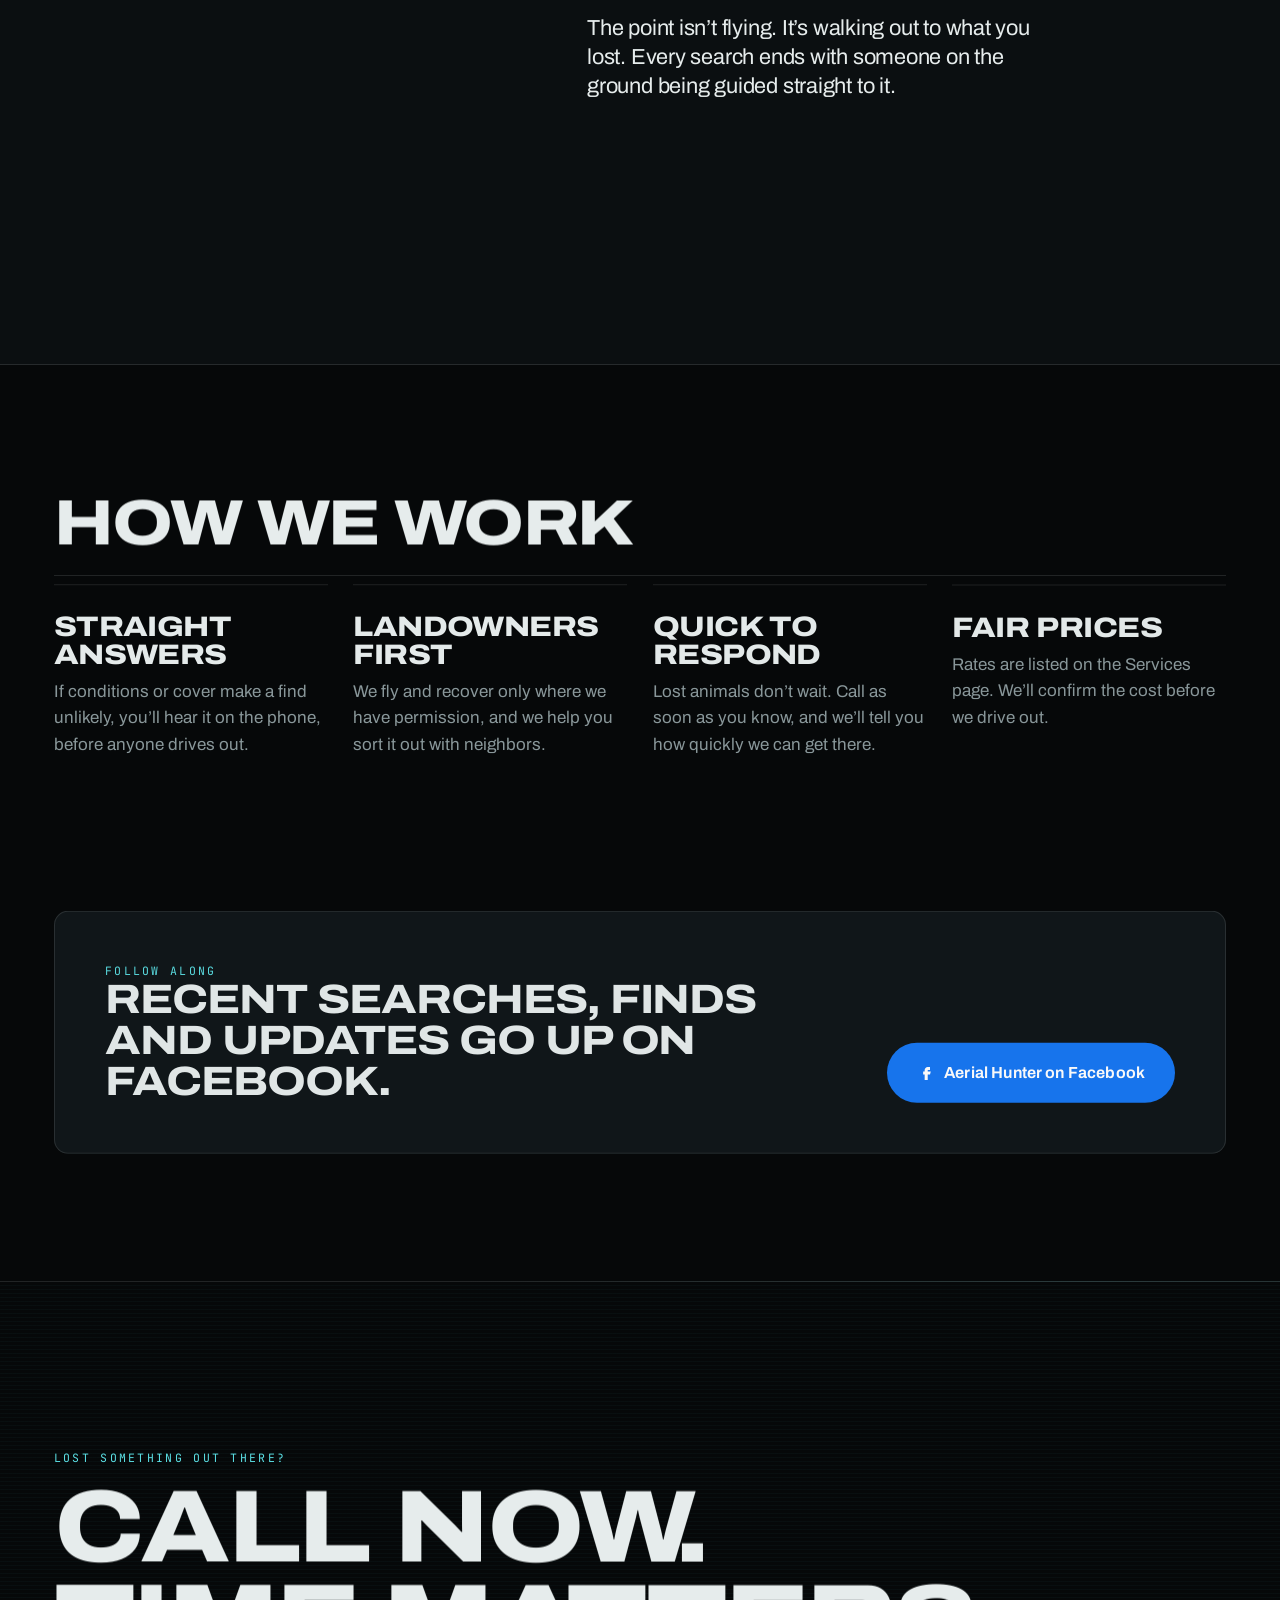
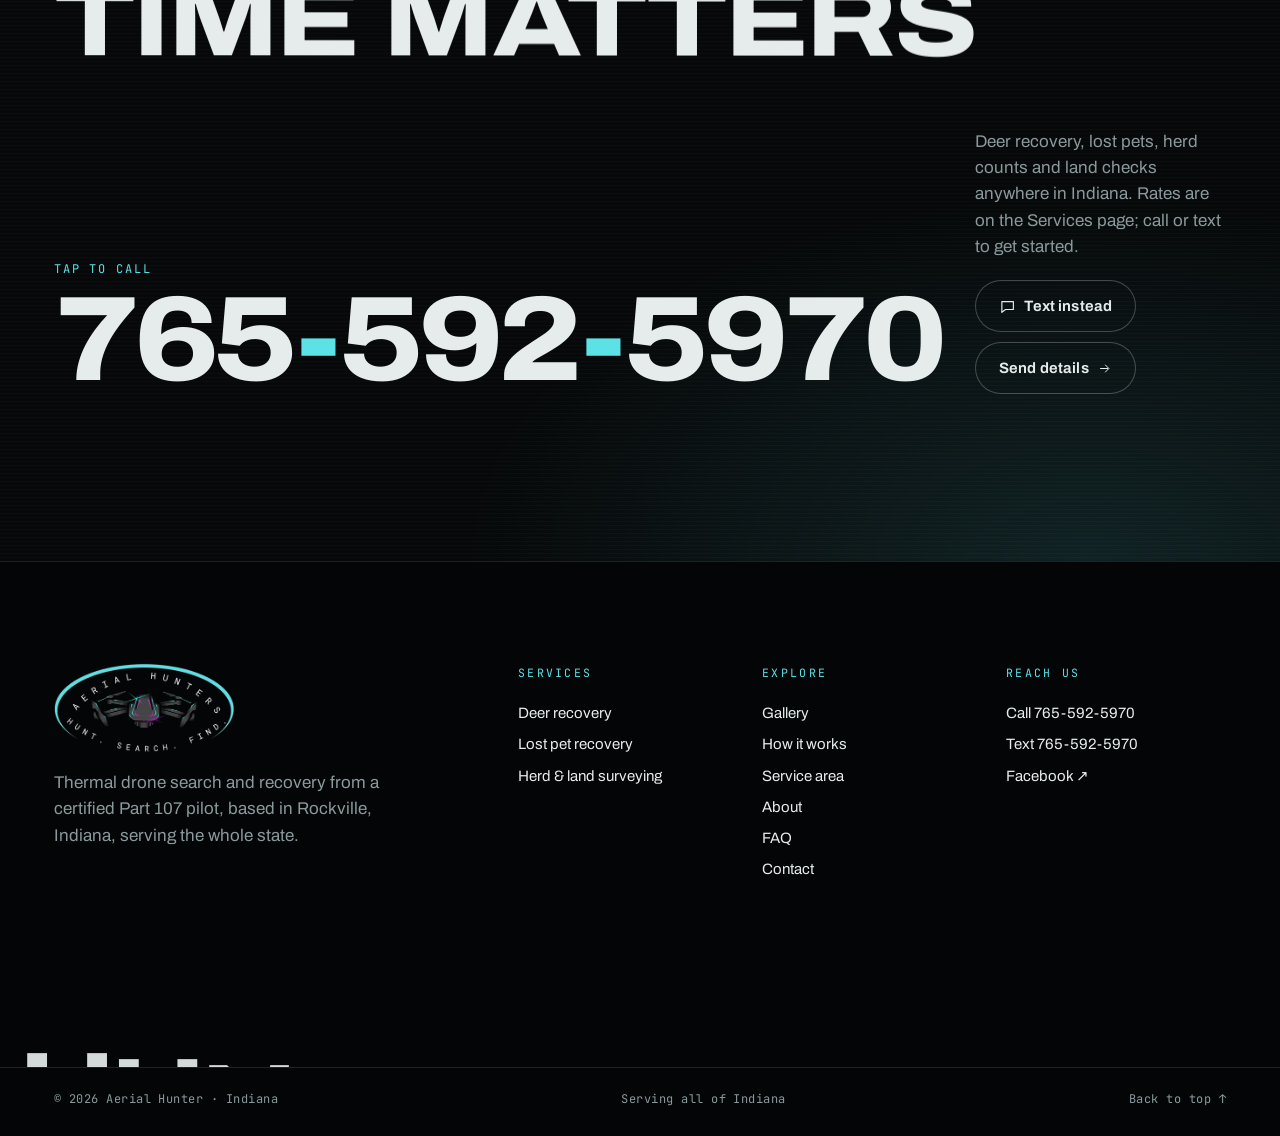
==== commit 993ad347: "Drop the duplicate UTV photo from the Gallery" ====
--- a/about/index.html
+++ b/about/index.html
@@ -14,7 +14,7 @@
 <link rel="apple-touch-icon" href="../assets/img/logo-square.png">
 <link rel="preconnect" href="https://fonts.googleapis.com"><link rel="preconnect" href="https://fonts.gstatic.com" crossorigin>
 <link rel="stylesheet" href="https://fonts.googleapis.com/css2?family=Archivo:wdth,wght@62..125,300..900&family=JetBrains+Mono:wght@400;500&display=swap">
-<link rel="stylesheet" href="../assets/css/site.css?v=478">
+<link rel="stylesheet" href="../assets/css/site.css?v=479">
 <script type="application/ld+json">{"@context":"https://schema.org","@type":"LocalBusiness","name":"Aerial Hunter","slogan":"Hunt. Search. Find.","telephone":"+1-765-592-5970","areaServed":{"@type":"State","name":"Indiana"},"sameAs":["https://www.facebook.com/people/Aerial-Hunter/61583336984487/"],"description":"Thermal drone deer recovery, lost pet recovery and herd and land surveying."}</script>
 <script>(function(d,w){var h=d.documentElement;h.className=h.className.replace('no-js','js');var rm=w.matchMedia&&w.matchMedia('(prefers-reduced-motion: reduce)').matches;if(!rm){h.classList.add('motion');try{if(sessionStorage.getItem('ah-pt')==='1')h.classList.add('pt-in')}catch(e){}}else{h.classList.add('no-motion')}setTimeout(function(){if(!w.__ahReady){h.classList.remove('motion','pt-in');h.classList.add('no-motion')}},4000)})(document,window)</script>
 </head>
@@ -132,7 +132,7 @@
 <script src="../assets/vendor/gsap.min.js" defer></script>
 <script src="../assets/vendor/ScrollTrigger.min.js" defer></script>
 <script src="../assets/vendor/lenis.min.js" defer></script>
-<script src="../assets/js/site.js?v=478" defer></script>
+<script src="../assets/js/site.js?v=479" defer></script>
 
 </body>
 </html>
--- a/assets/css/site.css
+++ b/assets/css/site.css
@@ -819,11 +819,9 @@
 .gal-btn img{transform-origin:50% 50%;transition:transform 1.2s var(--ease)}
 @media(hover:hover) and (pointer:fine){.gal-btn:hover img{transform:scale(1.035)}}
 @media(min-width:900px){
-  .gal-grid{grid-template-columns:repeat(6,minmax(0,1fr));gap:18px 22px;align-items:start}
-  .gal-item:nth-child(-n+4){grid-column:span 3}
-  .gal-item:nth-child(n+5){grid-column:span 2;margin-top:0}
+  .gal-grid{grid-template-columns:minmax(0,1fr) minmax(0,1fr);gap:18px 22px;align-items:start}
   .gal-item:nth-child(odd){margin-top:0}
-  .gal-item:nth-child(-n+4):nth-child(even){margin-top:clamp(28px,4vw,64px)}
+  .gal-item:nth-child(even){margin-top:clamp(28px,4vw,64px)}
 }
 .gal-cta{padding-block:clamp(56px,9vw,140px);display:grid;gap:18px;justify-items:start;border-top:1px solid var(--line)}
 .gal-cta h2{max-width:12ch}
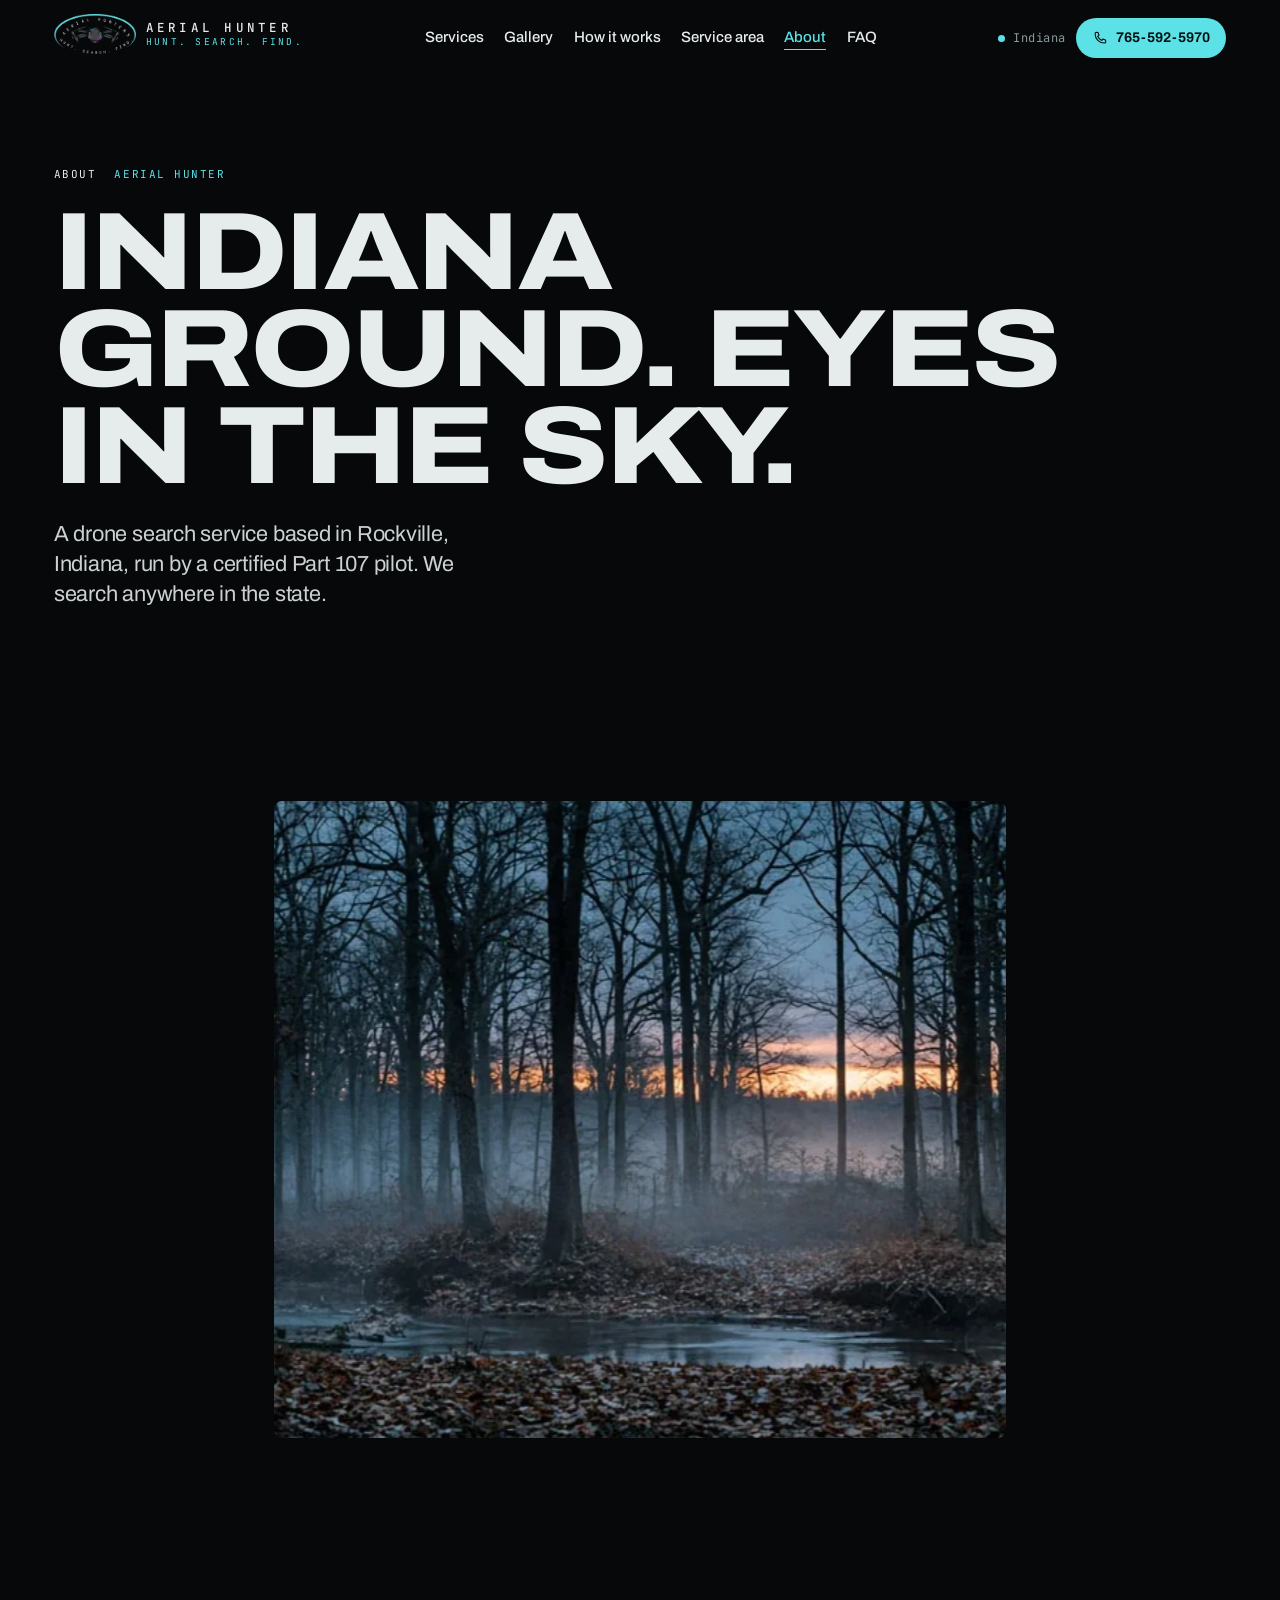
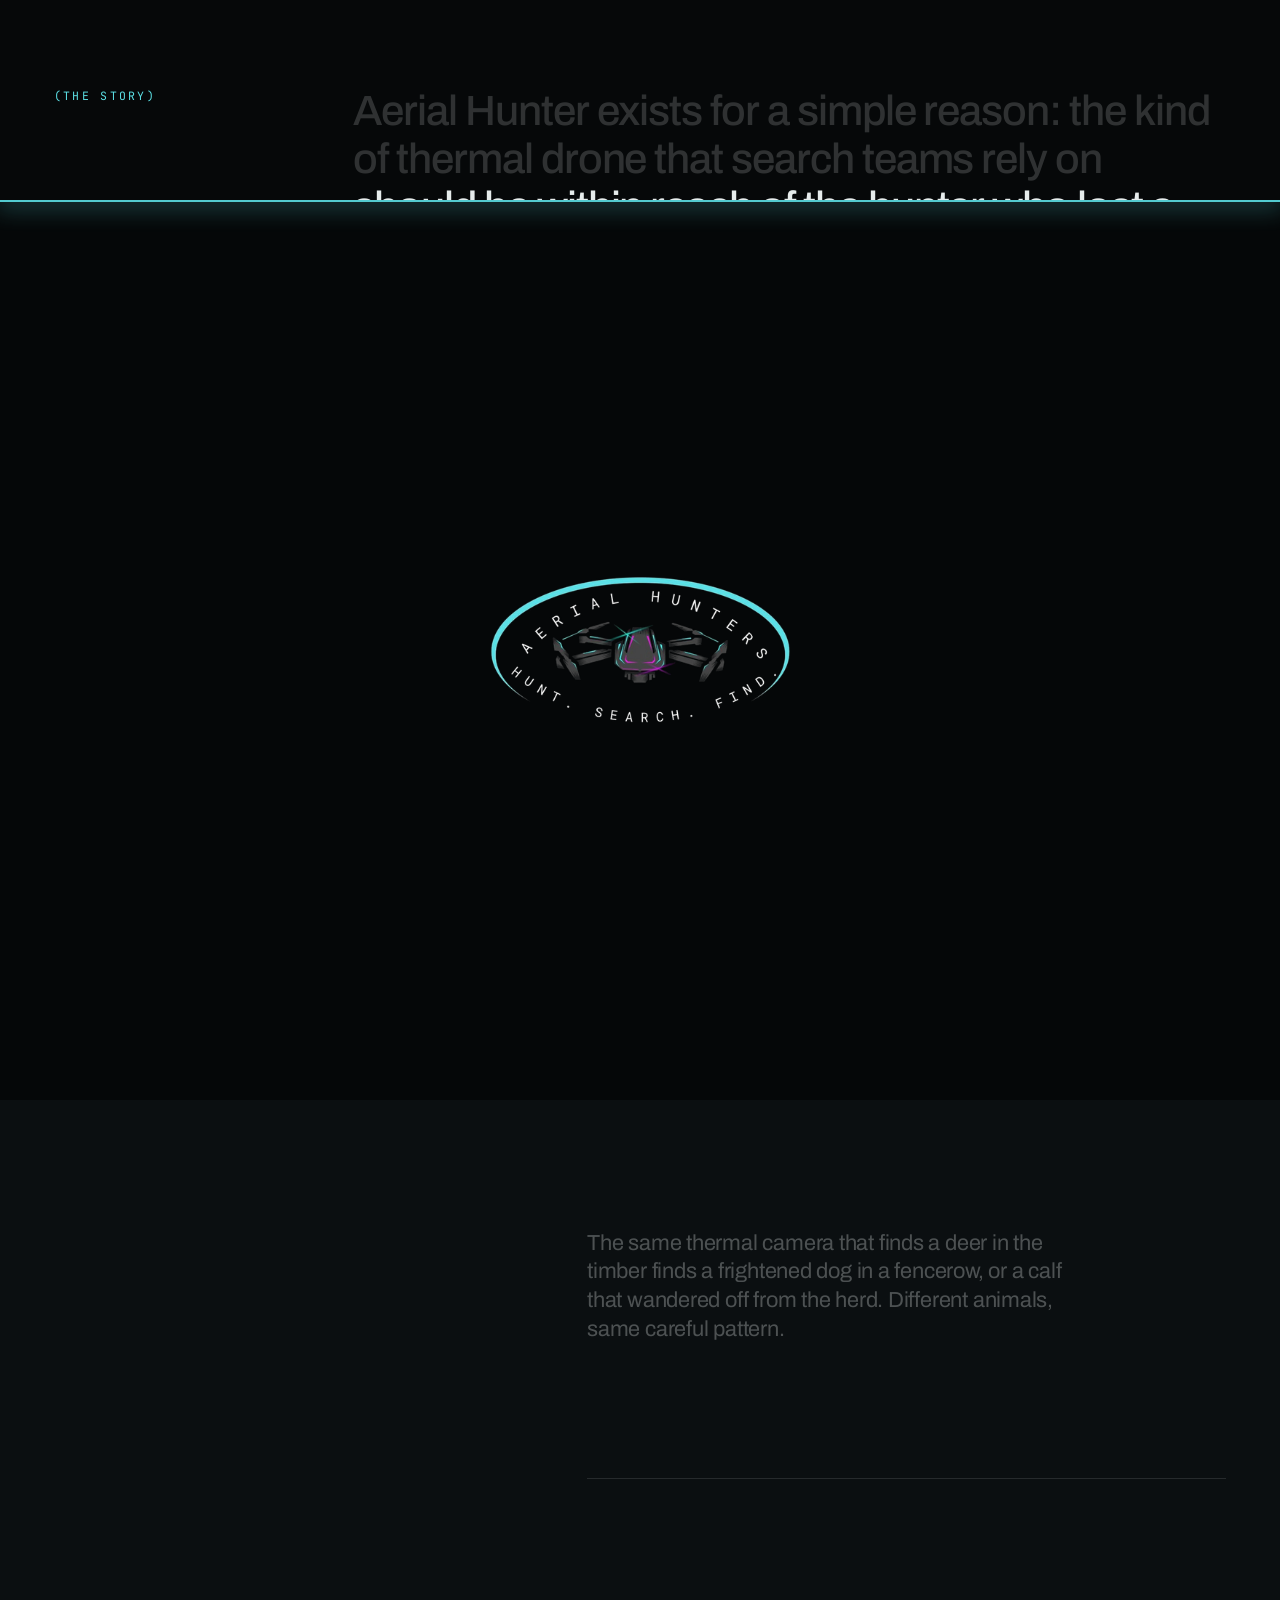
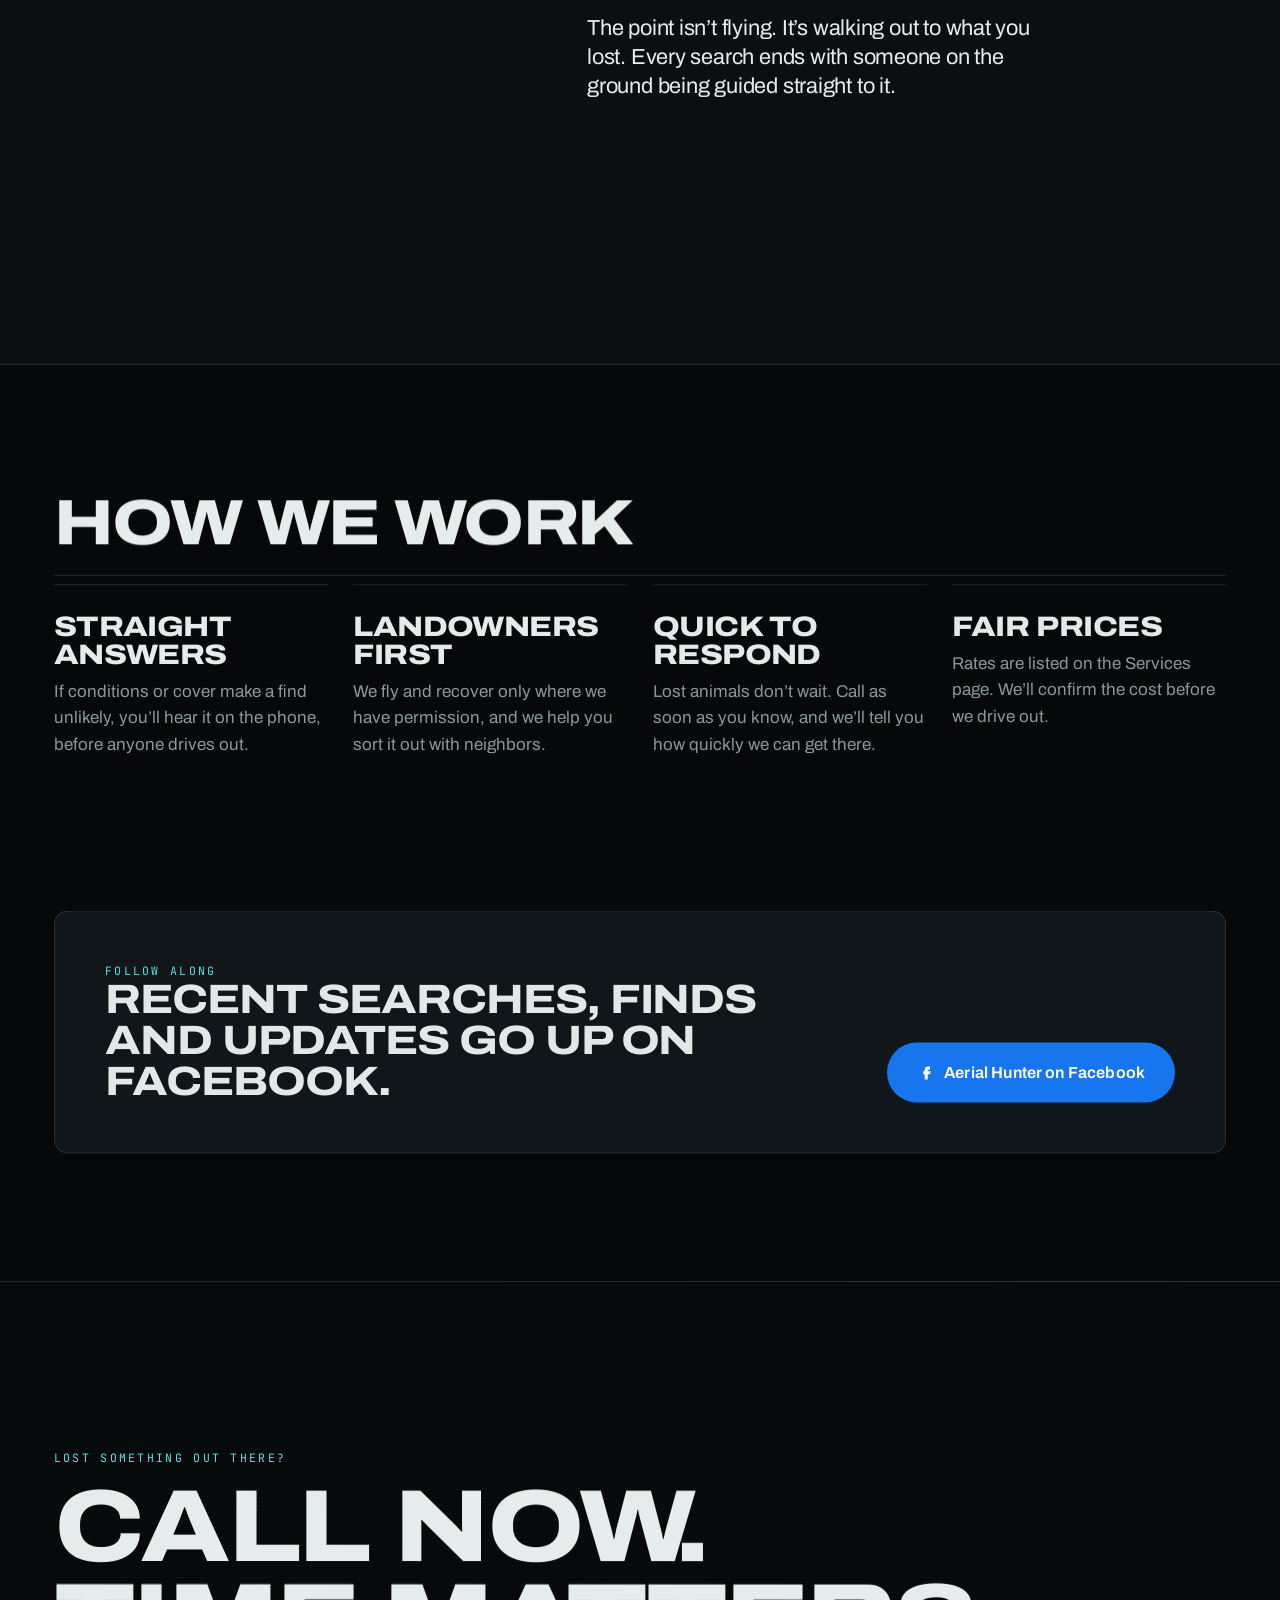
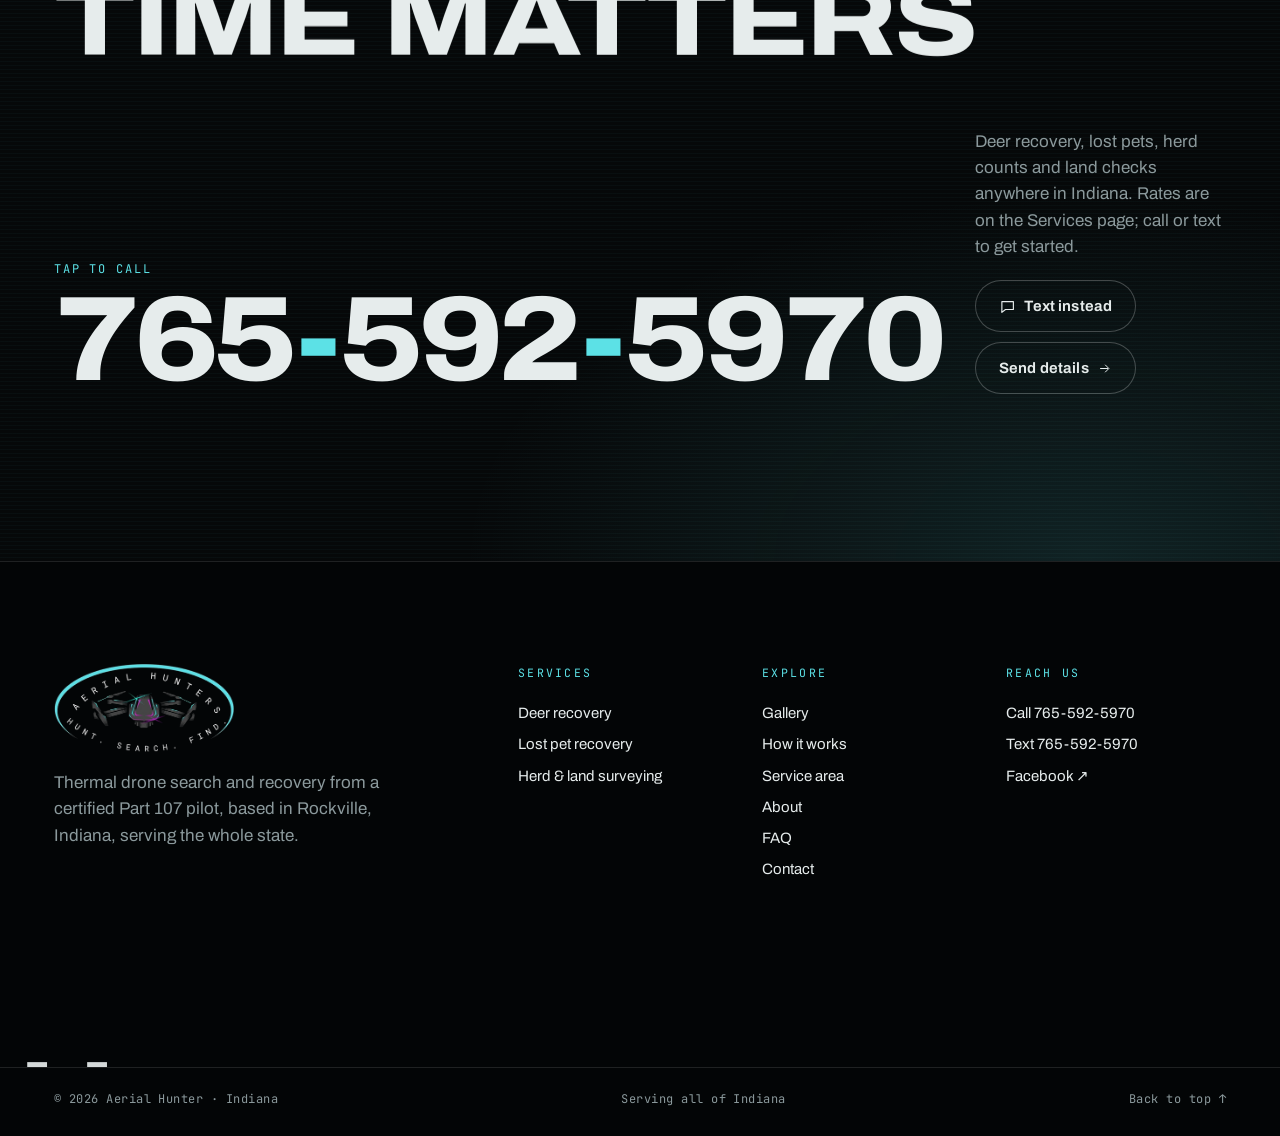
==== commit 8d879da6: "Add an eighth recovery photo to the Gallery" ====
--- a/about/index.html
+++ b/about/index.html
@@ -14,7 +14,7 @@
 <link rel="apple-touch-icon" href="../assets/img/logo-square.png">
 <link rel="preconnect" href="https://fonts.googleapis.com"><link rel="preconnect" href="https://fonts.gstatic.com" crossorigin>
 <link rel="stylesheet" href="https://fonts.googleapis.com/css2?family=Archivo:wdth,wght@62..125,300..900&family=JetBrains+Mono:wght@400;500&display=swap">
-<link rel="stylesheet" href="../assets/css/site.css?v=479">
+<link rel="stylesheet" href="../assets/css/site.css?v=480">
 <script type="application/ld+json">{"@context":"https://schema.org","@type":"LocalBusiness","name":"Aerial Hunter","slogan":"Hunt. Search. Find.","telephone":"+1-765-592-5970","areaServed":{"@type":"State","name":"Indiana"},"sameAs":["https://www.facebook.com/people/Aerial-Hunter/61583336984487/"],"description":"Thermal drone deer recovery, lost pet recovery and herd and land surveying."}</script>
 <script>(function(d,w){var h=d.documentElement;h.className=h.className.replace('no-js','js');var rm=w.matchMedia&&w.matchMedia('(prefers-reduced-motion: reduce)').matches;if(!rm){h.classList.add('motion');try{if(sessionStorage.getItem('ah-pt')==='1')h.classList.add('pt-in')}catch(e){}}else{h.classList.add('no-motion')}setTimeout(function(){if(!w.__ahReady){h.classList.remove('motion','pt-in');h.classList.add('no-motion')}},4000)})(document,window)</script>
 </head>
@@ -132,7 +132,7 @@
 <script src="../assets/vendor/gsap.min.js" defer></script>
 <script src="../assets/vendor/ScrollTrigger.min.js" defer></script>
 <script src="../assets/vendor/lenis.min.js" defer></script>
-<script src="../assets/js/site.js?v=479" defer></script>
+<script src="../assets/js/site.js?v=480" defer></script>
 
 </body>
 </html>
--- a/assets/css/site.css
+++ b/assets/css/site.css
@@ -822,6 +822,7 @@
   .gal-grid{grid-template-columns:minmax(0,1fr) minmax(0,1fr);gap:18px 22px;align-items:start}
   .gal-item:nth-child(odd){margin-top:0}
   .gal-item:nth-child(even){margin-top:clamp(28px,4vw,64px)}
+  .gal-item:last-child:nth-child(odd){grid-column:1/-1;justify-self:center;width:calc(50% - 11px)}
 }
 .gal-cta{padding-block:clamp(56px,9vw,140px);display:grid;gap:18px;justify-items:start;border-top:1px solid var(--line)}
 .gal-cta h2{max-width:12ch}
